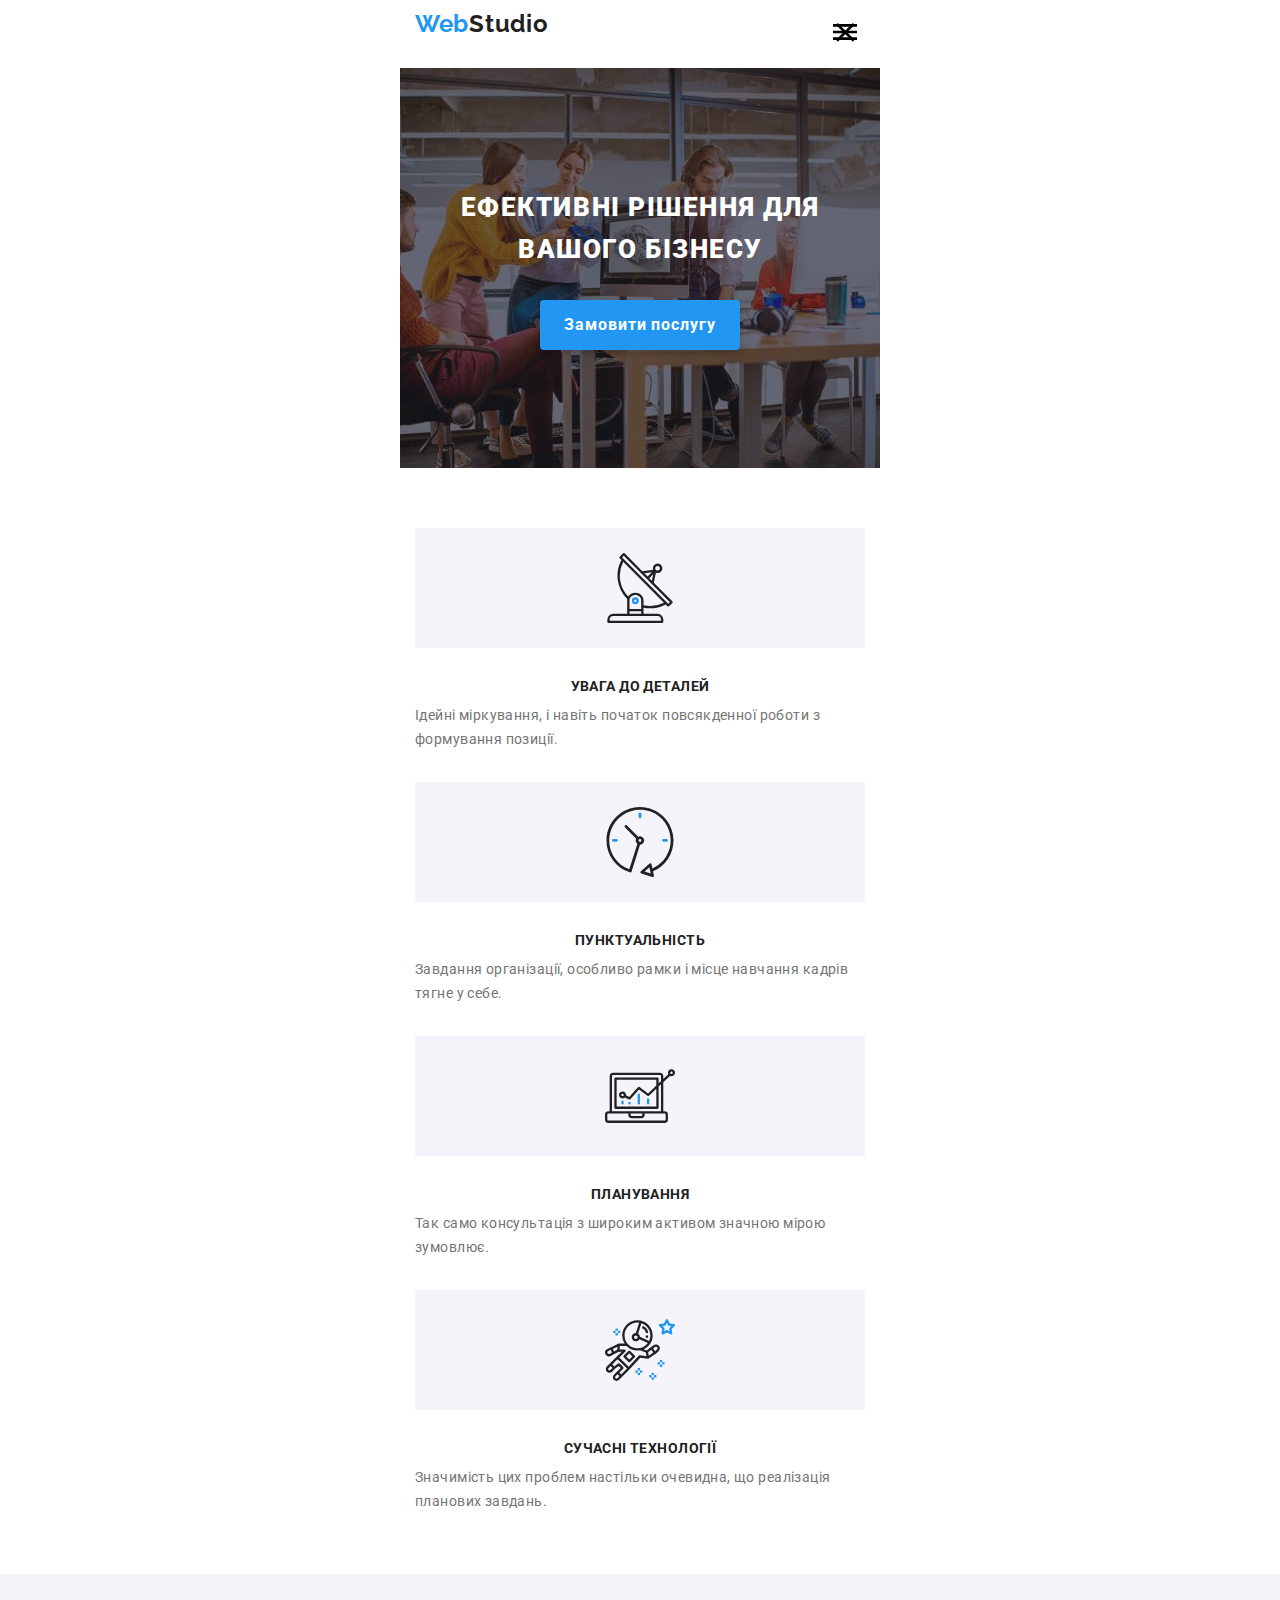
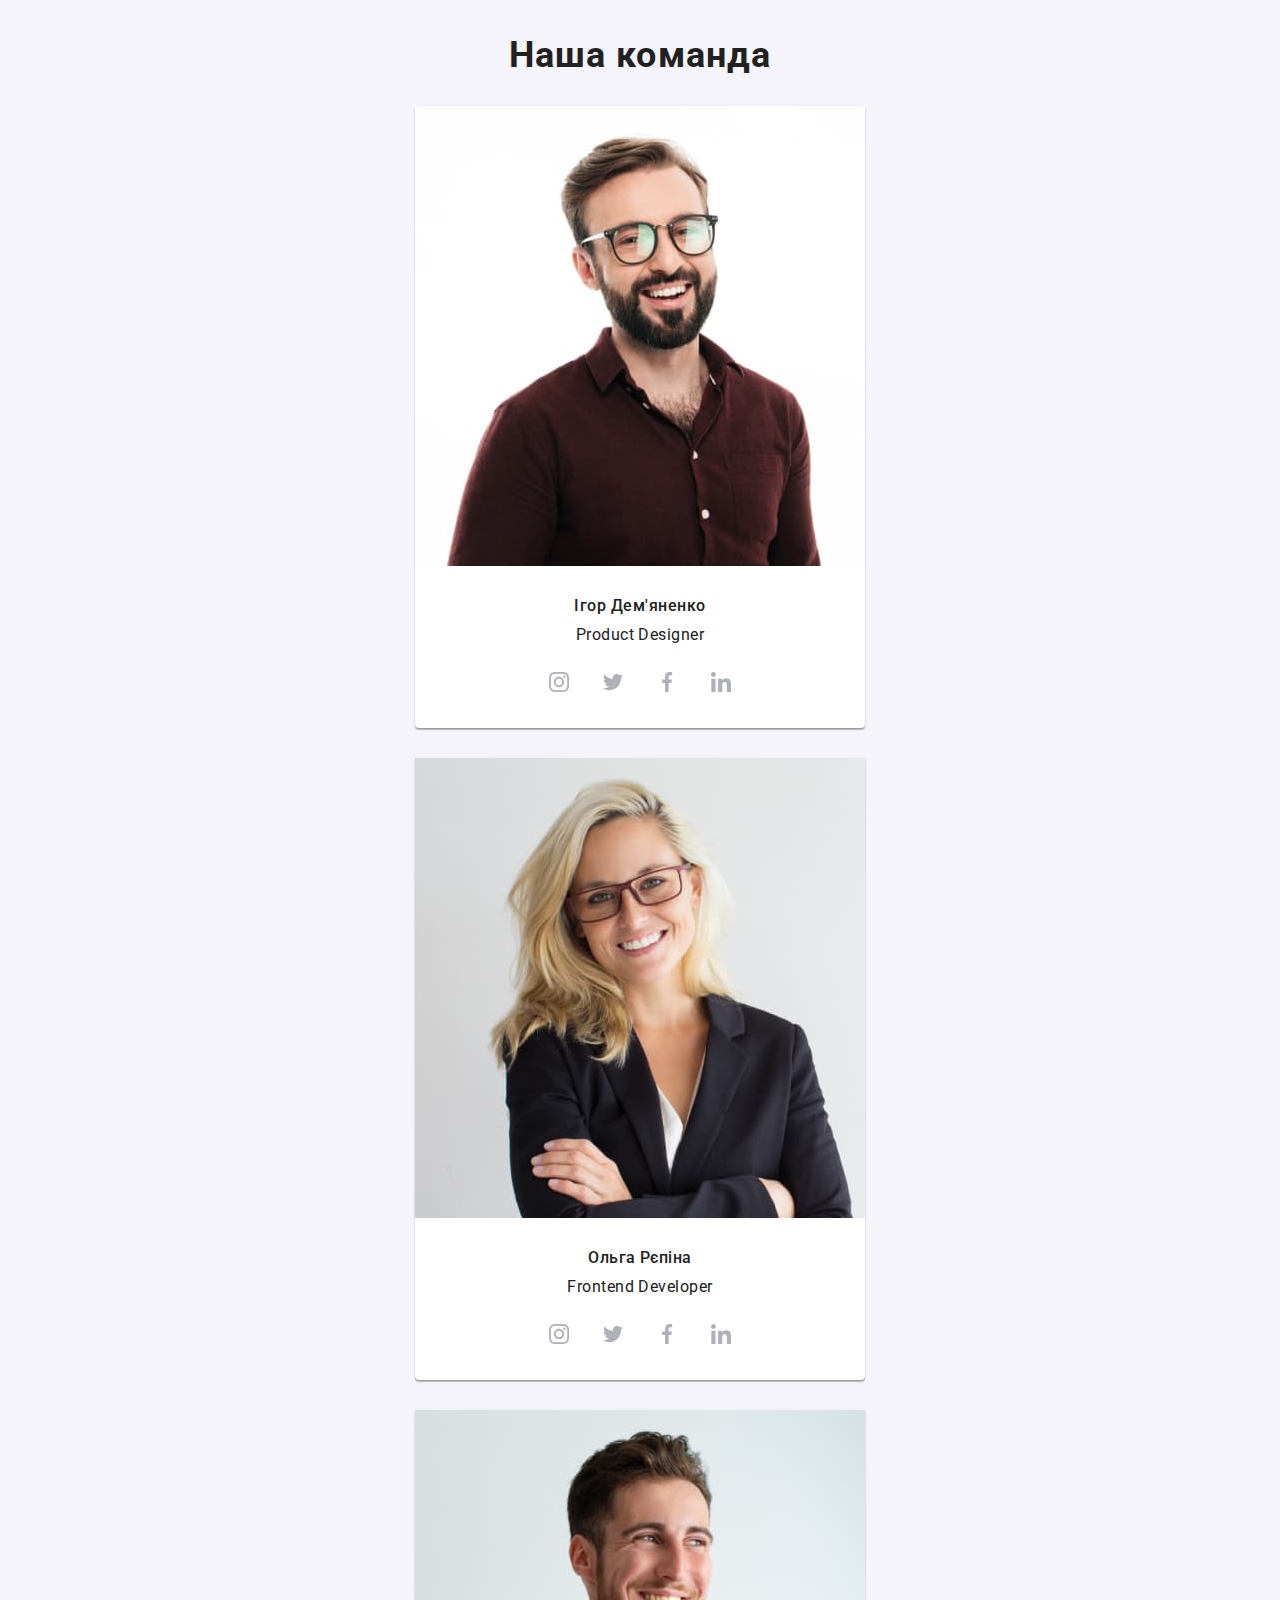
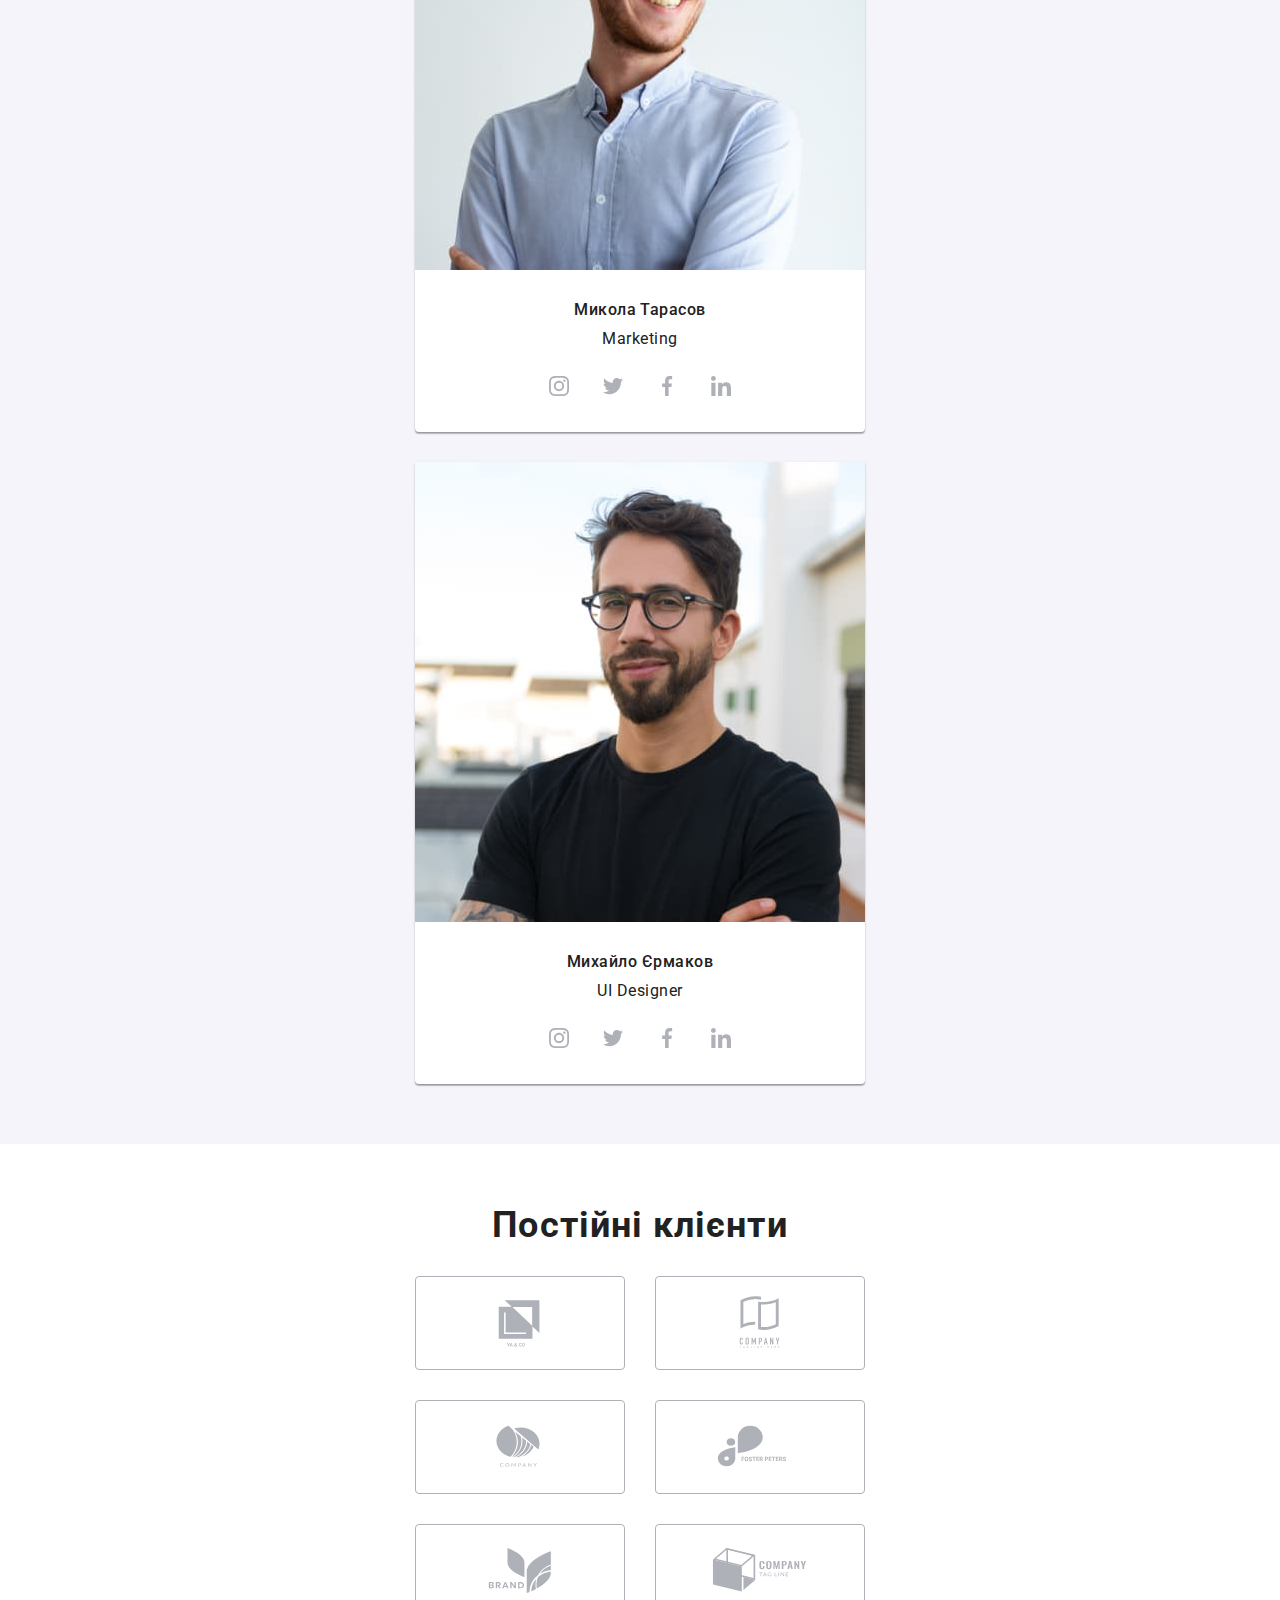
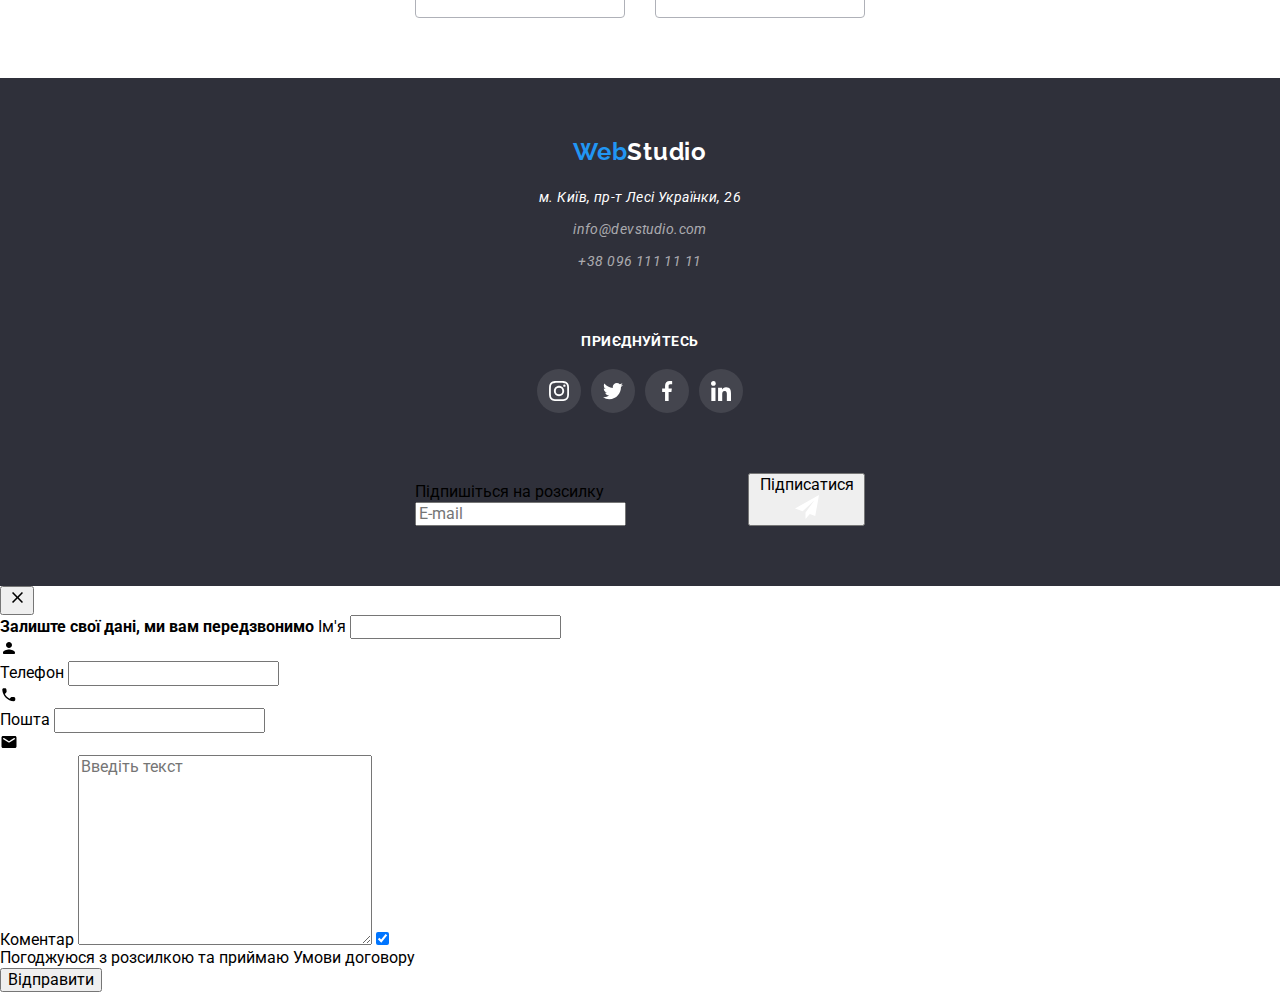
==== index.html @ a6db3010 "day 1" ====
<!DOCTYPE html>
<html lang="uk">
  <head>
    <meta charset="UTF-8" />
    <meta http-equiv="X-UA-Compatible" content="IE=edge" />
    <meta name="viewport" content="width=device-width, initial-scale=1.0" />
    <title>Home work 8 main</title>
    <link rel="preconnect" href="https://fonts.googleapis.com" />
    <link rel="preconnect" href="https://fonts.gstatic.com" crossorigin />
    <link
      href="https://fonts.googleapis.com/css2?family=Raleway:wght@700&family=Roboto:wght@400;500;700;900&display=swap"
      rel="stylesheet"
    />
    <link rel="stylesheet" href="./css/main.min.css" />
  </head>

  <body>
    <header>
      <div class="conteiner header">
        <a href="./index.html" class="logo">
          <span class="logo__start">Web</span
          ><span class="logo__end">Studio</span>
        </a>
        <div class="menu__box">
          <nav>
            <ul class="nav">
              <li>
                <a href="./index.html" class="nav__link nav__link--active"
                  >Студія</a
                >
              </li>
              <li>
                <a href="./portfolio.html" class="nav__link">Портфоліо</a>
              </li>
              <li><a href="" class="nav__link">Контакти</a></li>
            </ul>
          </nav>
          <div class="contacts">
            <a href="mailto:info@devstudio.com" class="contacts__link">
              <svg class="contacts__icons" width="18" height="12">
                <use href="./images/icons.svg#envelope"></use>
              </svg>
              info@devstudio.com
            </a>
            <a href="tel:+380961111111" class="contacts__link">
              <svg class="contacts__icons" width="10" height="16">
                <use href="./images/icons.svg#smartphone"></use>
              </svg>
              +38 096 111 11 11
            </a>
          </div>
        </div>
        <button type="button" class="menu-btn">
          <svg width="40" height="40">
            <use class="menu-btn__menu" href="./images/icons.svg#menu"></use>
            <use class="menu-btn__closed" href="./images/icons.svg#close"></use>
          </svg>
        </button>
      </div>
    </header>

    <main>
      <section class="hero section">
        <div class="conteiner bg-hero">
          <h1>Ефективні рішення для вашого бізнесу</h1>
          <button data-modal-open type="button" class="hero-button">
            Замовити послугу
          </button>
        </div>
      </section>

      <section class="features section">
        <div class="conteiner">
          <h2 class="features-meaning visually-hidden">Особливості</h2>
          <ul class="features-list box">
            <li>
              <div class="features-icon">
                <svg width="70" height="70">
                  <use href="./images/icons.svg#antenna"></use>
                </svg>
              </div>
              <h3 class="features-title">УВАГА ДО ДЕТАЛЕЙ</h3>
              <p class="features-text">
                Ідейні міркування, і навіть початок повсякденної роботи з
                формування позиції.
              </p>
            </li>
            <li>
              <div class="features-icon">
                <svg width="70" height="70">
                  <use href="./images/icons.svg#clock"></use>
                </svg>
              </div>
              <h3 class="features-title">ПУНКТУАЛЬНІСТЬ</h3>
              <p class="features-text">
                Завдання організації, особливо рамки і місце навчання кадрів
                тягне у себе.
              </p>
            </li>
            <li>
              <div class="features-icon">
                <svg width="70" height="70">
                  <use href="./images/icons.svg#diagram"></use>
                </svg>
              </div>
              <h3 class="features-title">ПЛАНУВАННЯ</h3>
              <p class="features-text">
                Так само консультація з широким активом значною мірою зумовлює.
              </p>
            </li>
            <li>
              <div class="features-icon">
                <svg width="70" height="70">
                  <use href="./images/icons.svg#astronaut"></use>
                </svg>
              </div>
              <h3 class="features-title">СУЧАСНІ ТЕХНОЛОГІЇ</h3>
              <p class="features-text">
                Значимість цих проблем настільки очевидна, що реалізація
                планових завдань.
              </p>
            </li>
          </ul>
        </div>
      </section>

      <section class="about section">
        <div class="conteiner main">
          <h2 class="section__title">Чим ми займаємося</h2>
          <ul class="box about-list">
            <li class="about-list">
              <img
                src="./images/imag1.jpg"
                alt="людина за комп'ютером"
                width="370"
              />
              <div class="about-tumb">
                <p class="about-tumb-text">Десктопні додатки</p>
              </div>
            </li>
            <li class="about-list">
              <img
                src="./images/imag2.jpg"
                alt="людина за комп'ютером"
                width="370"
              />
              <div class="about-tumb">
                <p class="about-tumb-text">Мобільні додатки</p>
              </div>
            </li>
            <li class="about-list">
              <img
                src="./images/imag3.jpg"
                alt="людина за комп'ютером"
                width="370"
              />
              <div class="about-tumb">
                <p class="about-tumb-text">Дизайнерські рішення</p>
              </div>
            </li>
          </ul>
        </div>
      </section>

      <section class="team section">
        <div class="conteiner team">
          <h2 class="section__title">Наша команда</h2>
          <ul class="team__box">
            <li class="team__list">
              <img src="./images/team1.jpg" alt="фото чоловіка" />
              <h3 class="team__name">Ігор Дем'яненко</h3>
              <p class="team__text">Product Designer</p>
              <ul class="social-link__box">
                <li>
                  <a
                    href="#"
                    target="_blank"
                    rel="noopener noreferrer"
                    class="social-link__link social-link__link--light"
                  >
                    <svg class="social-link__icons">
                      <use href="./images/icons.svg#instagram"></use>
                    </svg>
                  </a>
                </li>
                <li>
                  <a
                    href="#"
                    target="_blank"
                    rel="noopener noreferrer"
                    class="social-link__link social-link__link--light"
                  >
                    <svg class="social-link__icons">
                      <use href="./images/icons.svg#twitter"></use>
                    </svg>
                  </a>
                </li>
                <li>
                  <a
                    href="#"
                    target="_blank"
                    rel="noopener noreferrer"
                    class="social-link__link social-link__link--light"
                  >
                    <svg class="social-link__icons">
                      <use href="./images/icons.svg#facebook"></use>
                    </svg>
                  </a>
                </li>
                <li>
                  <a
                    href="#"
                    target="_blank"
                    rel="noopener noreferrer"
                    class="social-link__link social-link__link--light"
                  >
                    <svg class="social-link__icons">
                      <use href="./images/icons.svg#linkedin"></use>
                    </svg>
                  </a>
                </li>
              </ul>
            </li>
            <li class="team__list">
              <img src="./images/team2.jpg" alt="фото жінки" />
              <h3 class="team__name">Ольга Рєпіна</h3>
              <p class="team__text">Frontend Developer</p>
              <ul class="social-link__box">
                <li>
                  <a
                    href="#"
                    target="_blank"
                    rel="noopener noreferrer"
                    class="social-link__link social-link__link--light"
                  >
                    <svg class="social-link__icons" image.png>
                      <use href="./images/icons.svg#instagram"></use>
                    </svg>
                  </a>
                </li>
                <li>
                  <a
                    href="#"
                    target="_blank"
                    rel="noopener noreferrer"
                    class="social-link__link social-link__link--light"
                  >
                    <svg class="social-link__icons">
                      <use href="./images/icons.svg#twitter"></use>
                    </svg>
                  </a>
                </li>
                <li>
                  <a
                    href="#"
                    target="_blank"
                    rel="noopener noreferrer"
                    class="social-link__link social-link__link--light"
                  >
                    <svg class="social-link__icons">
                      <use href="./images/icons.svg#facebook"></use>
                    </svg>
                  </a>
                </li>
                <li>
                  <a
                    href="#"
                    target="_blank"
                    rel="noopener noreferrer"
                    class="social-link__link social-link__link--light"
                  >
                    <svg class="social-link__icons">
                      <use href="./images/icons.svg#linkedin"></use>
                    </svg>
                  </a>
                </li>
              </ul>
            </li>
            <li class="team__list">
              <img src="./images/team3.jpg" alt="фото чоловіка" />
              <h3 class="team__name">Микола Тарасов</h3>
              <p class="team__text">Marketing</p>
              <ul class="social-link__box">
                <li>
                  <a
                    href="#"
                    target="_blank"
                    rel="noopener noreferrer"
                    class="social-link__link social-link__link--light"
                  >
                    <svg class="social-link__icons" image.png>
                      <use href="./images/icons.svg#instagram"></use>
                    </svg>
                  </a>
                </li>
                <li>
                  <a
                    href="#"
                    target="_blank"
                    rel="noopener noreferrer"
                    class="social-link__link social-link__link--light"
                  >
                    <svg class="social-link__icons">
                      <use href="./images/icons.svg#twitter"></use>
                    </svg>
                  </a>
                </li>
                <li>
                  <a
                    href="#"
                    target="_blank"
                    rel="noopener noreferrer"
                    class="social-link__link social-link__link--light"
                  >
                    <svg class="social-link__icons">
                      <use href="./images/icons.svg#facebook"></use>
                    </svg>
                  </a>
                </li>
                <li>
                  <a
                    href="#"
                    target="_blank"
                    rel="noopener noreferrer"
                    class="social-link__link social-link__link--light"
                  >
                    <svg class="social-link__icons">
                      <use href="./images/icons.svg#linkedin"></use>
                    </svg>
                  </a>
                </li>
              </ul>
            </li>
            <li class="team__list">
              <img src="./images/team4.jpg" alt="фото чоловіка" />
              <h3 class="team__name">Михайло Єрмаков</h3>
              <p class="team__text">UI Designer</p>
              <ul class="social-link__box">
                <li>
                  <a
                    href="#"
                    target="_blank"
                    rel="noopener noreferrer"
                    class="social-link__link social-link__link--light"
                  >
                    <svg class="social-link__icons" image.png>
                      <use href="./images/icons.svg#instagram"></use>
                    </svg>
                  </a>
                </li>
                <li>
                  <a
                    href="#"
                    target="_blank"
                    rel="noopener noreferrer"
                    class="social-link__link social-link__link--light"
                  >
                    <svg class="social-link__icons">
                      <use href="./images/icons.svg#twitter"></use>
                    </svg>
                  </a>
                </li>
                <li>
                  <a
                    href="#"
                    target="_blank"
                    rel="noopener noreferrer"
                    class="social-link__link social-link__link--light"
                  >
                    <svg class="social-link__icons">
                      <use href="./images/icons.svg#facebook"></use>
                    </svg>
                  </a>
                </li>
                <li>
                  <a
                    href="#"
                    target="_blank"
                    rel="noopener noreferrer"
                    class="social-link__link social-link__link--light"
                  >
                    <svg class="social-link__icons">
                      <use href="./images/icons.svg#linkedin"></use>
                    </svg>
                  </a>
                </li>
              </ul>
            </li>
          </ul>
        </div>
      </section>

      <section class="clients section">
        <div class="conteiner">
          <h2 class="section__title">Постійні клієнти</h2>
          <ul class="clients__box">
            <li>
              <a
                href="#"
                class="clients__link"
                target="_blank"
                rel="noopener noreferrer"
              >
                <svg class="clients-icon">
                  <use href="./images/icons.svg#client1"></use>
                </svg>
              </a>
            </li>
            <li>
              <a
                href="#"
                class="clients__link"
                target="_blank"
                rel="noopener noreferrer"
              >
                <svg class="clients-icon">
                  <use href="./images/icons.svg#client2"></use>
                </svg>
              </a>
            </li>
            <li>
              <a
                href="#"
                class="clients__link"
                target="_blank"
                rel="noopener noreferrer"
              >
                <svg class="clients-icon">
                  <use href="./images/icons.svg#client3"></use>
                </svg>
              </a>
            </li>
            <li>
              <a
                href="#"
                class="clients__link"
                target="_blank"
                rel="noopener noreferrer"
              >
                <svg class="clients-icon">
                  <use href="./images/icons.svg#client4"></use>
                </svg>
              </a>
            </li>
            <li>
              <a
                href="#"
                class="clients__link"
                target="_blank"
                rel="noopener noreferrer"
              >
                <svg class="clients-icon">
                  <use href="./images/icons.svg#client5"></use>
                </svg>
              </a>
            </li>
            <li>
              <a
                href="#"
                class="clients__link"
                target="_blank"
                rel="noopener noreferrer"
              >
                <svg class="clients-icon">
                  <use href="./images/icons.svg#client6"></use>
                </svg>
              </a>
            </li>
          </ul>
        </div>
      </section>
    </main>

    <footer>
      <div class="conteiner footer">
        <div class="logo-address">
          <a href="./index.html" class="logo">
            <span class="logo__start">Web</span
            ><span class="logo__end logo__end--footer">Studio</span>
          </a>
          <address>
            <ul class="address">
              <li>
                <a
                  class="address__link"
                  href="https://goo.gl/maps/z1GG3p2JQRWCrKiTA"
                  target="_blank"
                  rel="noopener noreferrer"
                  >м. Київ, пр-т Лесі Українки, 26</a
                >
              </li>
              <li>
                <a
                  class="address__link address__link--mail-tel"
                  href="mailto:info@devstudio.com"
                  >info@devstudio.com</a
                >
              </li>
              <li>
                <a
                  class="address__link address__link--mail-tel"
                  href="tel:+380961111111"
                  >+38 096 111 11 11</a
                >
              </li>
            </ul>
          </address>
        </div>
        <div class="invite">
          <p class="invite__title">приєднуйтесь</p>
          <ul class="social-link__box">
            <li>
              <a
                href="#"
                target="_blank"
                rel="noopener noreferrer"
                class="social-link__link social-link__link--dark"
              >
                <svg class="social-link__icons">
                  <use href="./images/icons.svg#instagram"></use>
                </svg>
              </a>
            </li>
            <li>
              <a
                href="#"
                target="_blank"
                rel="noopener noreferrer"
                class="social-link__link social-link__link--dark"
              >
                <svg class="social-link__icons">
                  <use href="./images/icons.svg#twitter"></use>
                </svg>
              </a>
            </li>
            <li>
              <a
                href="#"
                target="_blank"
                rel="noopener noreferrer"
                class="social-link__link social-link__link--dark"
              >
                <svg class="social-link__icons">
                  <use href="./images/icons.svg#facebook"></use>
                </svg>
              </a>
            </li>
            <li>
              <a
                href="#"
                target="_blank"
                rel="noopener noreferrer"
                class="social-link__link social-link__link--dark"
              >
                <svg class="social-link__icons">
                  <use href="./images/icons.svg#linkedin"></use>
                </svg>
              </a>
            </li>
          </ul>
        </div>

        <form name="subscribe" autocomplete="on" novalidate>
          <div class="subscribe-form">
            <div class="email-sub">
              <label for="email-subscribe">
                <span>Підпишіться на розсилку</span>
                <input
                  type="email"
                  name="email-subscribe"
                  id="email-subscribe"
                  placeholder="E-mail"
                />
              </label>
            </div>
            <button class="footer-button" buttontype="submit">
              Підписатися
              <svg class="" width="24" height="24">
                <use href="./images/icons.svg#icon-send"></use>
              </svg>
            </button>
          </div>
        </form>
      </div>
    </footer>

    <div data-modal class="backdrop is-hidden">
      <div class="modal">
        <button data-modal-close type="button" class="btn-exit-modal">
          <svg width="18" height="18">
            <use href="./images/icons.svg#close-black"></use>
          </svg>
        </button>
        <form name="modal-form" class="modal-form" autocomplete="on">
          <b>Залиште свої дані, ми вам передзвонимо</b>

          <label class="form-box">
            <span>Ім'я</span>
            <input
              type="text"
              id="name"
              class="modal-input"
              required
              placeholder=" "
            />
            <div class="form-icon">
              <svg width="18" height="18">
                <use href="./images/icons.svg#person-black"></use>
              </svg>
            </div>
          </label>

          <label class="form-box">
            <span>Телефон</span>
            <input
              type="tel"
              id="tel"
              class="modal-input"
              required
              placeholder=" "
            />
            <div class="form-icon">
              <svg width="18" height="18">
                <use href="./images/icons.svg#phone-black"></use>
              </svg>
            </div>
          </label>

          <label class="form-box">
            <span>Пошта</span>
            <input
              type="email"
              id="email"
              class="modal-input"
              required
              placeholder=" "
            />
            <div class="form-icon">
              <svg width="18" height="18">
                <use href="./images/icons.svg#email-black"></use>
              </svg>
            </div>
          </label>

          <label for="comment" class="form-box comment">
            <span>Коментар</span>
            <textarea
              name="comment"
              id="comment"
              cols="30"
              rows="10"
              placeholder="Введіть текст"
            ></textarea>
          </label>

          <label class="agreement-box">
            <input
              type="checkbox"
              name="agreement"
              class="checkbox-agree"
              checked
            />
            <div class="agree-icon"></div>
            <p>
              Погоджуюся з розсилкою та приймаю
              <a href="#" target="_blank" rel="noopener noreferrer">
                Умови договору
              </a>
            </p>
          </label>

          <button type="submit" class="modal-button">Відпрaвити</button>
        </form>
      </div>
    </div>

    <script src="./js/modal.js"></script>
  </body>
</html>
---- css/main.min.css ----
html{box-sizing:border-box}*,*::before,*::after{box-sizing:inherit}html{-moz-tab-size:4;-o-tab-size:4;tab-size:4}html{line-height:1.15;-webkit-text-size-adjust:100%}body{margin:0}body{font-family:system-ui,-apple-system,"Segoe UI",Roboto,Helvetica,Arial,sans-serif,"Apple Color Emoji","Segoe UI Emoji"}hr{height:0;color:inherit}abbr[title]{-webkit-text-decoration:underline dotted;text-decoration:underline dotted}b,strong{font-weight:bolder}code,kbd,pre,samp{font-family:ui-monospace,SFMono-Regular,Consolas,"Liberation Mono",Menlo,monospace;font-size:1em}small{font-size:80%}sub,sup{font-size:75%;line-height:0;position:relative;vertical-align:baseline}sub{bottom:-0.25em}sup{top:-0.5em}table{text-indent:0;border-color:inherit}button,input,optgroup,select,textarea{font-family:inherit;font-size:100%;line-height:1.15;margin:0}button,select{text-transform:none}[type=button],[type=reset],[type=submit],button{-webkit-appearance:button}::-moz-focus-inner{border-style:none;padding:0}:-moz-focusring{outline:1px dotted ButtonText}:-moz-ui-invalid{box-shadow:none}legend{padding:0}progress{vertical-align:baseline}::-webkit-inner-spin-button,::-webkit-outer-spin-button{height:auto}[type=search]{-webkit-appearance:textfield;outline-offset:-2px}::-webkit-search-decoration{-webkit-appearance:none}::-webkit-file-upload-button{-webkit-appearance:button;font:inherit}summary{display:list-item}h1,h2,h3,h4,h5,h6,p{margin:0;padding:0}ul,ol{list-style:none;margin:0;padding:0}a{text-decoration:none;color:currentColor}button{cursor:pointer}img{display:block}body{font-family:"Roboto";background-color:#fff}.conteiner{margin-left:auto;margin-right:auto;padding-left:15px;padding-right:15px;padding-top:60px;padding-bottom:60px}@media screen and (min-width: 480px){.conteiner{width:480px}}.visually-hidden{position:absolute;width:1px;height:1px;margin:-1px;border:0;padding:0;white-space:nowrap;-webkit-clip-path:inset(100%);clip-path:inset(100%);clip:rect(0 0 0 0);overflow:hidden}.section__title{margin-bottom:30px;font-weight:700;font-size:36px;line-height:42px;text-align:center;letter-spacing:.03em;color:#212121}.logo{font-family:"Raleway";font-style:normal;font-weight:700;font-size:24px;line-height:1.16;letter-spacing:.03em}.logo__start{color:#2196f3}.logo__end{color:#212121}.logo__end.logo__end--footer{color:#fff}.header{display:flex;justify-content:space-between;align-items:center;padding-top:10px;padding-bottom:10px}.menu__box{display:none}.menu-btn{padding:0;margin:0;background-color:rgba(0,0,0,0);border:0}.conteiner.bg-hero{padding-top:118px;padding-bottom:118px;padding-left:60px;padding-right:60px;background-image:linear-gradient(rgba(47, 48, 58, 0.4), rgba(47, 48, 58, 0.4)),url(../../images/header-img-mobile.jpg);background-size:cover;background-repeat:no-repeat;background-position:center;background-color:#2f303a}.hero h1{margin-bottom:30px;font-weight:900;font-size:26px;line-height:1.62;text-align:center;letter-spacing:.06em;text-transform:uppercase;color:#fff}.hero-button{display:block;padding:10px 24px;margin-left:auto;margin-right:auto;background:#2196f3;box-shadow:0px 4px 4px rgba(0,0,0,.15);border-radius:4px;border:0;font-weight:700;font-size:16px;line-height:1.88;letter-spacing:.06em;color:#fff}.features-list{display:flex;flex-wrap:wrap;gap:30px}.features-list>li{width:100%}.features-icon{display:flex;justify-content:center;align-items:center;margin-bottom:30px;height:120px;background:#f5f4fa}.features-title{margin-bottom:10px;font-weight:700;font-size:14px;line-height:16px;text-align:center;letter-spacing:.03em;text-transform:uppercase;color:#212121}.features-text{font-weight:400;font-size:14px;line-height:1.71;letter-spacing:.03em;color:#757575}.about{display:none}.team{background-color:#f5f4fa}.team__box{display:flex;flex-wrap:wrap;gap:30px}.team__list{display:flex;flex-direction:column;align-items:center;padding-bottom:24px;width:100%;background:#fff;box-shadow:0px 1px 3px rgba(0,0,0,.12),0px 1px 1px rgba(0,0,0,.14),0px 2px 1px rgba(0,0,0,.2);border-radius:0px 0px 4px 4px}.team__list>img{width:100%;margin-bottom:30px;-o-object-fit:cover;object-fit:cover}.team__name{margin-bottom:10px;font-weight:500;font-size:16px;line-height:1.19;text-align:center;letter-spacing:.03em;color:#212121}.team__text{margin-bottom:16px;font-weight:400;font-size:16px;line-height:1.19;text-align:center;letter-spacing:.03em;color:#212121}.social-link__box{display:flex;gap:10px}.social-link__link{display:flex;justify-content:center;align-items:center;width:44px;height:44px;border-radius:50%;background-color:inherit}.social-link__link:hover,.social-link__link:focus{fill:#fff;background-color:#2196f3}.social-link__link--light{fill:#afb1b8}.social-link__link--dark{fill:#fff;background-color:rgba(255,255,255,.1)}.social-link__icons{width:20px;height:20px}.clients__box{display:flex;flex-wrap:wrap;gap:30px}.clients__box>li{width:calc((100% - 30px)/2)}.clients__link{display:flex;justify-content:center;align-items:center;padding-bottom:16px;padding-top:16px;fill:#afb1b8;border:1px solid #afb1b8;border-radius:4px}.clients__link:hover,.clients__link:focus{fill:#2196f3;border:1px solid #2196f3}.clients-icon{width:106px;height:60px}footer{background-color:#2f303a}.footer{display:flex;flex-wrap:wrap;justify-content:center;gap:60px}.logo{margin-bottom:20px}.logo-address{display:flex;flex-direction:column;align-items:center}.address{display:flex;flex-direction:column;align-items:center;gap:8px}.address__link{font-weight:400;font-size:14px;line-height:1.71;text-align:center;letter-spacing:.03em;color:#fff}.address__link:hover,.address__link:focus{color:#2196f3}.address__link--mail-tel{color:rgba(255,255,255,.6)}.invite__title{margin-bottom:20px;font-weight:700;font-size:14px;line-height:1.14;text-align:center;letter-spacing:.03em;text-transform:uppercase;color:#fff}.subscribe-form{display:flex;flex-direction:row;align-items:flex-end}/*# sourceMappingURL=main.min.css.map */
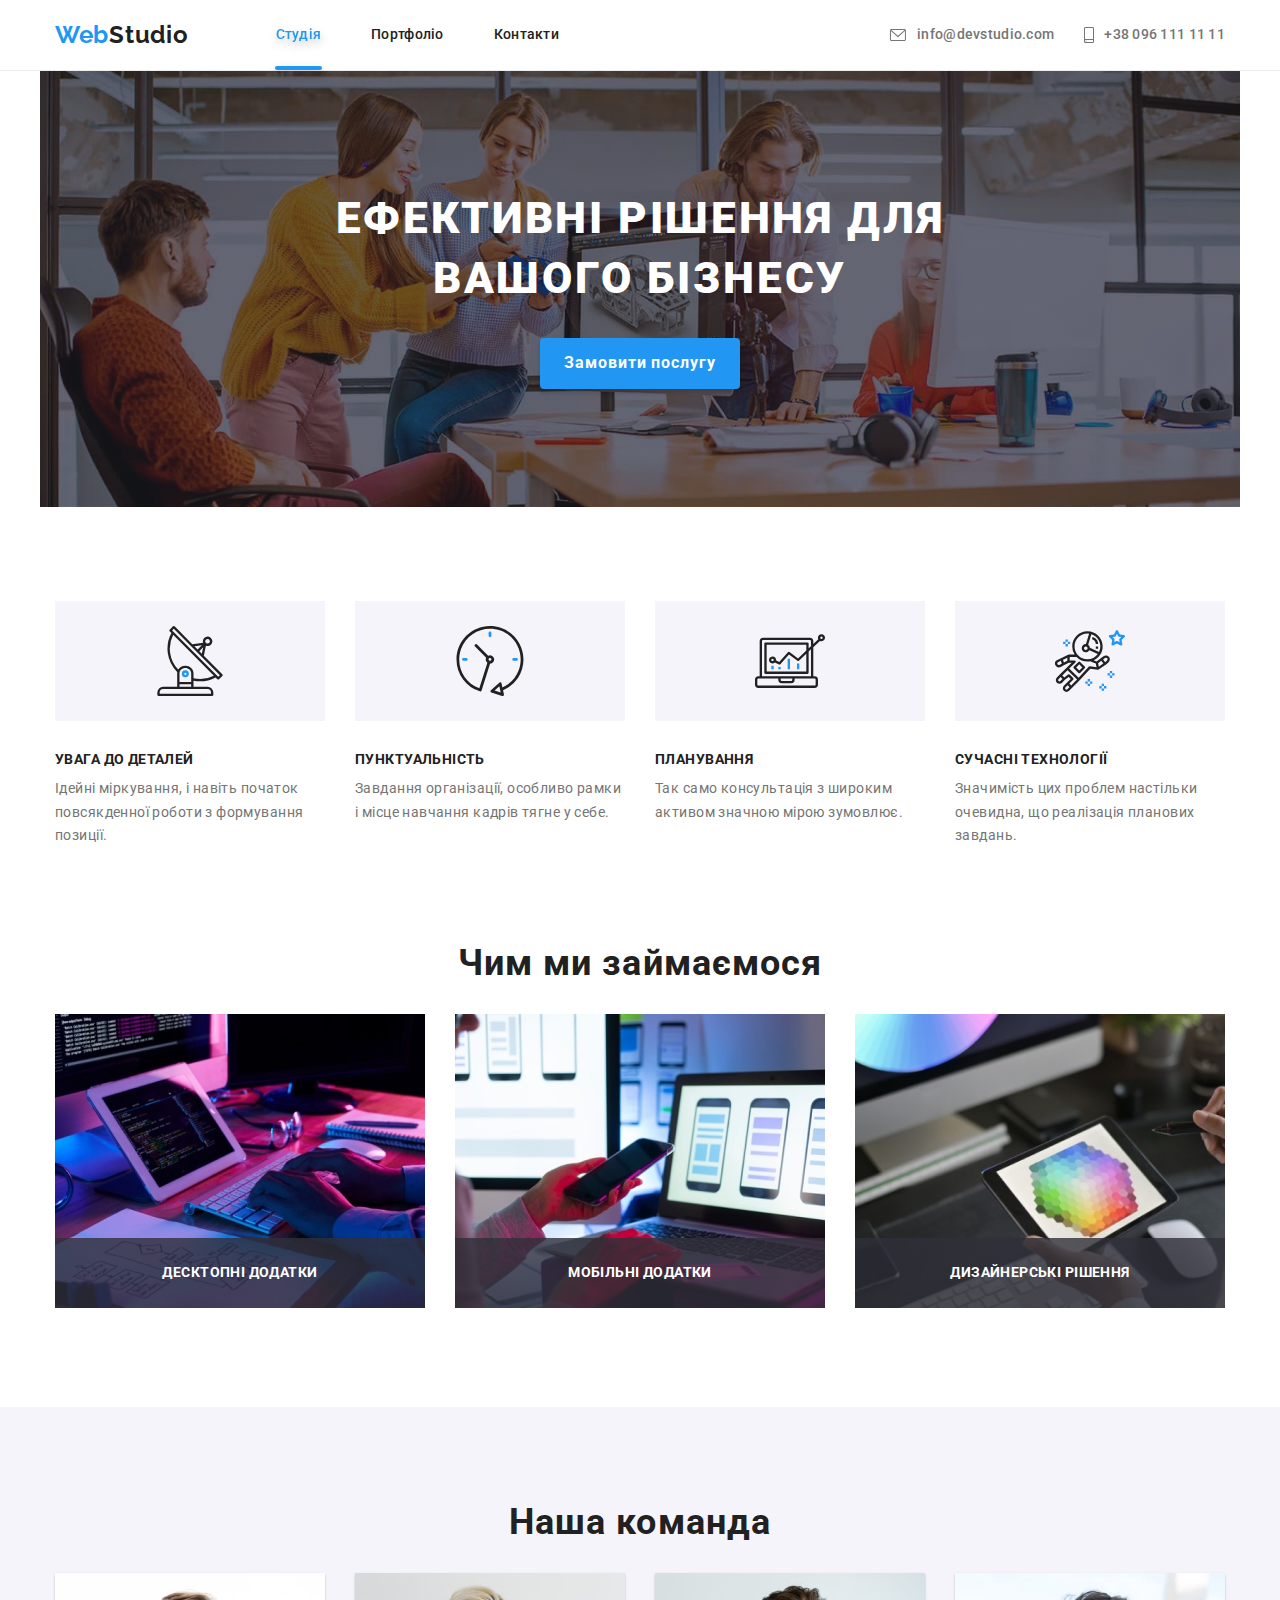
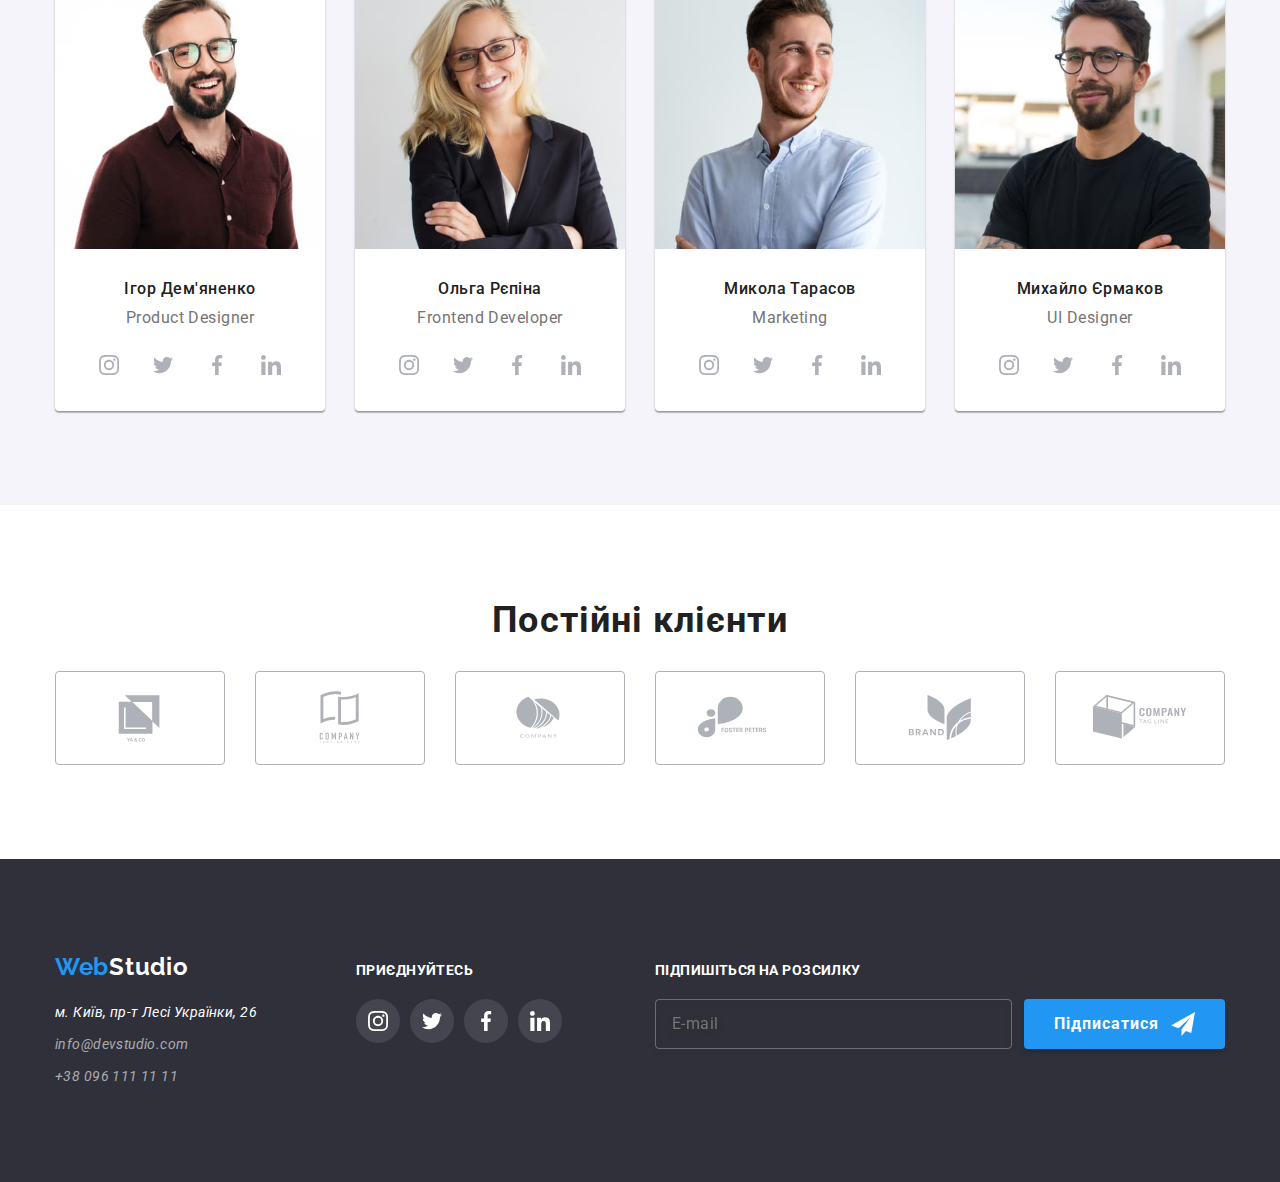
==== commit a2ef97a7: "dey 2" ====
--- a/index.html
+++ b/index.html
@@ -21,7 +21,7 @@
           <span class="logo__start">Web</span
           ><span class="logo__end">Studio</span>
         </a>
-        <div class="menu__box">
+        <div class="menu-contacts__box">
           <nav>
             <ul class="nav">
               <li>
@@ -506,6 +506,7 @@
             </ul>
           </address>
         </div>
+
         <div class="invite">
           <p class="invite__title">приєднуйтесь</p>
           <ul class="social-link__box">
@@ -560,15 +561,17 @@
           </ul>
         </div>
 
-        <form name="subscribe" autocomplete="on" novalidate>
+        <form name="subscribe" class="subscribe" autocomplete="on" novalidate>
           <div class="subscribe-form">
             <div class="email-sub">
-              <label for="email-subscribe">
-                <span>Підпишіться на розсилку</span>
+              <label class="email-subscribe">
+                <span class="email-subscribe__title"
+                  >Підпишіться на розсилку</span
+                >
                 <input
                   type="email"
                   name="email-subscribe"
-                  id="email-subscribe"
+                  class="email-subscribe__input"
                   placeholder="E-mail"
                 />
               </label>
--- a/css/main.min.css
+++ b/css/main.min.css
@@ -1 +1 @@
-html{box-sizing:border-box}*,*::before,*::after{box-sizing:inherit}html{-moz-tab-size:4;-o-tab-size:4;tab-size:4}html{line-height:1.15;-webkit-text-size-adjust:100%}body{margin:0}body{font-family:system-ui,-apple-system,"Segoe UI",Roboto,Helvetica,Arial,sans-serif,"Apple Color Emoji","Segoe UI Emoji"}hr{height:0;color:inherit}abbr[title]{-webkit-text-decoration:underline dotted;text-decoration:underline dotted}b,strong{font-weight:bolder}code,kbd,pre,samp{font-family:ui-monospace,SFMono-Regular,Consolas,"Liberation Mono",Menlo,monospace;font-size:1em}small{font-size:80%}sub,sup{font-size:75%;line-height:0;position:relative;vertical-align:baseline}sub{bottom:-0.25em}sup{top:-0.5em}table{text-indent:0;border-color:inherit}button,input,optgroup,select,textarea{font-family:inherit;font-size:100%;line-height:1.15;margin:0}button,select{text-transform:none}[type=button],[type=reset],[type=submit],button{-webkit-appearance:button}::-moz-focus-inner{border-style:none;padding:0}:-moz-focusring{outline:1px dotted ButtonText}:-moz-ui-invalid{box-shadow:none}legend{padding:0}progress{vertical-align:baseline}::-webkit-inner-spin-button,::-webkit-outer-spin-button{height:auto}[type=search]{-webkit-appearance:textfield;outline-offset:-2px}::-webkit-search-decoration{-webkit-appearance:none}::-webkit-file-upload-button{-webkit-appearance:button;font:inherit}summary{display:list-item}h1,h2,h3,h4,h5,h6,p{margin:0;padding:0}ul,ol{list-style:none;margin:0;padding:0}a{text-decoration:none;color:currentColor}button{cursor:pointer}img{display:block}body{font-family:"Roboto";background-color:#fff}.conteiner{margin-left:auto;margin-right:auto;padding-left:15px;padding-right:15px;padding-top:60px;padding-bottom:60px}@media screen and (min-width: 480px){.conteiner{width:480px}}.visually-hidden{position:absolute;width:1px;height:1px;margin:-1px;border:0;padding:0;white-space:nowrap;-webkit-clip-path:inset(100%);clip-path:inset(100%);clip:rect(0 0 0 0);overflow:hidden}.section__title{margin-bottom:30px;font-weight:700;font-size:36px;line-height:42px;text-align:center;letter-spacing:.03em;color:#212121}.logo{font-family:"Raleway";font-style:normal;font-weight:700;font-size:24px;line-height:1.16;letter-spacing:.03em}.logo__start{color:#2196f3}.logo__end{color:#212121}.logo__end.logo__end--footer{color:#fff}.header{display:flex;justify-content:space-between;align-items:center;padding-top:10px;padding-bottom:10px}.menu__box{display:none}.menu-btn{padding:0;margin:0;background-color:rgba(0,0,0,0);border:0}.conteiner.bg-hero{padding-top:118px;padding-bottom:118px;padding-left:60px;padding-right:60px;background-image:linear-gradient(rgba(47, 48, 58, 0.4), rgba(47, 48, 58, 0.4)),url(../../images/header-img-mobile.jpg);background-size:cover;background-repeat:no-repeat;background-position:center;background-color:#2f303a}.hero h1{margin-bottom:30px;font-weight:900;font-size:26px;line-height:1.62;text-align:center;letter-spacing:.06em;text-transform:uppercase;color:#fff}.hero-button{display:block;padding:10px 24px;margin-left:auto;margin-right:auto;background:#2196f3;box-shadow:0px 4px 4px rgba(0,0,0,.15);border-radius:4px;border:0;font-weight:700;font-size:16px;line-height:1.88;letter-spacing:.06em;color:#fff}.features-list{display:flex;flex-wrap:wrap;gap:30px}.features-list>li{width:100%}.features-icon{display:flex;justify-content:center;align-items:center;margin-bottom:30px;height:120px;background:#f5f4fa}.features-title{margin-bottom:10px;font-weight:700;font-size:14px;line-height:16px;text-align:center;letter-spacing:.03em;text-transform:uppercase;color:#212121}.features-text{font-weight:400;font-size:14px;line-height:1.71;letter-spacing:.03em;color:#757575}.about{display:none}.team{background-color:#f5f4fa}.team__box{display:flex;flex-wrap:wrap;gap:30px}.team__list{display:flex;flex-direction:column;align-items:center;padding-bottom:24px;width:100%;background:#fff;box-shadow:0px 1px 3px rgba(0,0,0,.12),0px 1px 1px rgba(0,0,0,.14),0px 2px 1px rgba(0,0,0,.2);border-radius:0px 0px 4px 4px}.team__list>img{width:100%;margin-bottom:30px;-o-object-fit:cover;object-fit:cover}.team__name{margin-bottom:10px;font-weight:500;font-size:16px;line-height:1.19;text-align:center;letter-spacing:.03em;color:#212121}.team__text{margin-bottom:16px;font-weight:400;font-size:16px;line-height:1.19;text-align:center;letter-spacing:.03em;color:#212121}.social-link__box{display:flex;gap:10px}.social-link__link{display:flex;justify-content:center;align-items:center;width:44px;height:44px;border-radius:50%;background-color:inherit}.social-link__link:hover,.social-link__link:focus{fill:#fff;background-color:#2196f3}.social-link__link--light{fill:#afb1b8}.social-link__link--dark{fill:#fff;background-color:rgba(255,255,255,.1)}.social-link__icons{width:20px;height:20px}.clients__box{display:flex;flex-wrap:wrap;gap:30px}.clients__box>li{width:calc((100% - 30px)/2)}.clients__link{display:flex;justify-content:center;align-items:center;padding-bottom:16px;padding-top:16px;fill:#afb1b8;border:1px solid #afb1b8;border-radius:4px}.clients__link:hover,.clients__link:focus{fill:#2196f3;border:1px solid #2196f3}.clients-icon{width:106px;height:60px}footer{background-color:#2f303a}.footer{display:flex;flex-wrap:wrap;justify-content:center;gap:60px}.logo{margin-bottom:20px}.logo-address{display:flex;flex-direction:column;align-items:center}.address{display:flex;flex-direction:column;align-items:center;gap:8px}.address__link{font-weight:400;font-size:14px;line-height:1.71;text-align:center;letter-spacing:.03em;color:#fff}.address__link:hover,.address__link:focus{color:#2196f3}.address__link--mail-tel{color:rgba(255,255,255,.6)}.invite__title{margin-bottom:20px;font-weight:700;font-size:14px;line-height:1.14;text-align:center;letter-spacing:.03em;text-transform:uppercase;color:#fff}.subscribe-form{display:flex;flex-direction:row;align-items:flex-end}/*# sourceMappingURL=main.min.css.map */+html{box-sizing:border-box}*,*::before,*::after{box-sizing:inherit}html{-moz-tab-size:4;-o-tab-size:4;tab-size:4}html{line-height:1.15;-webkit-text-size-adjust:100%}body{margin:0}body{font-family:system-ui,-apple-system,"Segoe UI",Roboto,Helvetica,Arial,sans-serif,"Apple Color Emoji","Segoe UI Emoji"}hr{height:0;color:inherit}abbr[title]{-webkit-text-decoration:underline dotted;text-decoration:underline dotted}b,strong{font-weight:bolder}code,kbd,pre,samp{font-family:ui-monospace,SFMono-Regular,Consolas,"Liberation Mono",Menlo,monospace;font-size:1em}small{font-size:80%}sub,sup{font-size:75%;line-height:0;position:relative;vertical-align:baseline}sub{bottom:-0.25em}sup{top:-0.5em}table{text-indent:0;border-color:inherit}button,input,optgroup,select,textarea{font-family:inherit;font-size:100%;line-height:1.15;margin:0}button,select{text-transform:none}[type=button],[type=reset],[type=submit],button{-webkit-appearance:button}::-moz-focus-inner{border-style:none;padding:0}:-moz-focusring{outline:1px dotted ButtonText}:-moz-ui-invalid{box-shadow:none}legend{padding:0}progress{vertical-align:baseline}::-webkit-inner-spin-button,::-webkit-outer-spin-button{height:auto}[type=search]{-webkit-appearance:textfield;outline-offset:-2px}::-webkit-search-decoration{-webkit-appearance:none}::-webkit-file-upload-button{-webkit-appearance:button;font:inherit}summary{display:list-item}h1,h2,h3,h4,h5,h6,p{margin:0;padding:0}ul,ol{list-style:none;margin:0;padding:0}a{text-decoration:none;color:currentColor}button{cursor:pointer}img{display:block}body{font-family:"Roboto";background-color:#fff}.conteiner{margin-left:auto;margin-right:auto;padding-left:15px;padding-right:15px;padding-top:60px;padding-bottom:60px}@media screen and (min-width: 480px){.conteiner{width:480px}}@media screen and (min-width: 768px){.conteiner{width:768px}}@media screen and (min-width: 1200px){.conteiner{width:1200px;padding-top:94px;padding-bottom:94px}}.visually-hidden{position:absolute;width:1px;height:1px;margin:-1px;border:0;padding:0;white-space:nowrap;-webkit-clip-path:inset(100%);clip-path:inset(100%);clip:rect(0 0 0 0);overflow:hidden}.section__title{margin-bottom:30px;font-weight:700;font-size:36px;line-height:42px;text-align:center;letter-spacing:.03em;color:#212121}.logo{font-family:"Raleway";font-style:normal;font-weight:700;font-size:24px;line-height:1.16;letter-spacing:.03em}.logo__start{color:#2196f3}.logo__end{color:#212121}.logo__end.logo__end--footer{color:#fff}header{border-bottom:1px solid #ececec}.header{display:flex;justify-content:space-between;align-items:center;padding-top:10px;padding-bottom:10px;background-color:#fff;font-weight:500;font-size:14px;line-height:1.14;letter-spacing:.02em}@media screen and (min-width: 768px){.header{padding-top:21px;padding-bottom:21px}}.menu-contacts__box{display:none}@media screen and (min-width: 768px){.menu-contacts__box{display:flex;margin-left:87px;justify-content:space-between;align-items:center;width:100%}}.nav{display:flex;gap:50px}.nav__link{position:relative;padding-top:20px;padding-bottom:20px;text-decoration:none;color:#212121;filter:none;transition:filter 250ms cubic-bezier(0.4, 0, 0.2, 1),color 250ms cubic-bezier(0.4, 0, 0.2, 1)}.nav__link:hover,.nav__link:focus,.nav__link.nav__link--active{filter:drop-shadow(0px 4px 4px rgba(0, 0, 0, 0.25));color:#2196f3;transition:filter 250ms cubic-bezier(0.4, 0, 0.2, 1),color 250ms cubic-bezier(0.4, 0, 0.2, 1)}.nav__link.nav__link--active::before{position:absolute;display:inline-block;content:"";width:105%;height:4px;left:-1px;top:67px;background:#2196f3;border-radius:2px}@media screen and (min-width: 1200px){.nav__link.nav__link--active::before{top:60px}}.contacts__icons{fill:currentColor;margin-right:10px;color:#757575;transition:fill 250ms cubic-bezier(0.4, 0, 0.2, 1)}.contacts__link:hover .contacts__icons,.contacts__link:focus .contacts__icons{fill:#2196f3;transition:fill 250ms cubic-bezier(0.4, 0, 0.2, 1)}.contacts__link{display:flex;align-items:center;color:#757575;text-decoration:none;transition:color 250ms cubic-bezier(0.4, 0, 0.2, 1)}.contacts__link:hover,.contacts__link:focus{color:#2196f3;transition:color 250ms cubic-bezier(0.4, 0, 0.2, 1)}.contacts{display:flex;flex-direction:column;gap:10px}@media screen and (min-width: 1200px){.contacts{flex-direction:row;gap:30px}}.menu-btn{padding:0;margin:0;background-color:rgba(0,0,0,0);border:0}@media screen and (min-width: 768px){.menu-btn{display:none}}.conteiner.bg-hero{display:flex;align-items:center;flex-direction:column;padding-top:118px;padding-bottom:118px;padding-left:60px;padding-right:60px;background-image:linear-gradient(rgba(47, 48, 58, 0.4), rgba(47, 48, 58, 0.4)),url(../../images/header-img-mobile.jpg);background-size:cover;background-repeat:no-repeat;background-position:center;background-color:#2f303a}@media screen and (min-width: 768px){.conteiner.bg-hero{background-image:linear-gradient(rgba(47, 48, 58, 0.4), rgba(47, 48, 58, 0.4)),url(../../images/header-img-tablet.jpg)}}@media screen and (min-width: 1200px){.conteiner.bg-hero{background-image:linear-gradient(rgba(47, 48, 58, 0.4), rgba(47, 48, 58, 0.4)),url(../../images/header-img-desktop.jpg)}}.hero h1{margin-bottom:30px;width:360px;font-weight:900;font-size:26px;line-height:1.62;text-align:center;letter-spacing:.06em;text-transform:uppercase;color:#fff}@media screen and (min-width: 1200px){.hero h1{width:696px;font-size:44px;line-height:1.36}}.hero-button{display:block;padding:10px 24px;margin-left:auto;margin-right:auto;background:#2196f3;box-shadow:0px 4px 4px rgba(0,0,0,.15);border-radius:4px;border:0;font-weight:700;font-size:16px;line-height:1.88;letter-spacing:.06em;color:#fff}.features-list{display:flex;flex-wrap:wrap;gap:30px}@media screen and (min-width: 1200px){.features>.conteiner{padding-bottom:0}}.features-list>li{width:100%}@media screen and (min-width: 768px){.features-list>li{width:calc((100% - 30px)/2)}}@media screen and (min-width: 1200px){.features-list>li{width:calc((100% - 90px)/4)}}.features-icon{display:flex;justify-content:center;align-items:center;margin-bottom:30px;height:120px;background:#f5f4fa}.features-title{margin-bottom:10px;font-weight:700;font-size:14px;line-height:16px;text-align:center;letter-spacing:.03em;text-transform:uppercase;color:#212121}@media screen and (min-width: 768px){.features-title{text-align:left}}.features-text{font-weight:400;font-size:14px;line-height:1.71;letter-spacing:.03em;color:#757575}.about{display:none;background:var(--header-beckground-color)}@media screen and (min-width: 1200px){.about{display:block}}.box.about-list{display:inline-flex}.about-list{position:relative;margin-right:30px;list-style-type:none}.about-tumb{position:absolute;display:flex;justify-content:center;align-items:center;width:100%;height:70px;left:0;bottom:0;background:rgba(47,48,58,.8)}.about-tumb-text{font-family:"Roboto";font-style:normal;font-weight:700;font-size:14px;line-height:1.14;letter-spacing:.03em;text-transform:uppercase;color:#fff}.about-list:last-child{margin-right:0}.about-titel{margin-bottom:50px;color:var(--titel-text-color);font-weight:700;font-size:36px;line-height:1.17;text-align:center;letter-spacing:.03em}.team{background-color:#f5f4fa}.team__box{display:flex;flex-wrap:wrap;gap:30px}.team__list{display:flex;flex-direction:column;align-items:center;padding-bottom:24px;width:100%;background:#fff;box-shadow:0px 1px 3px rgba(0,0,0,.12),0px 1px 1px rgba(0,0,0,.14),0px 2px 1px rgba(0,0,0,.2);border-radius:0px 0px 4px 4px}@media screen and (min-width: 768px){.team__list{width:calc((100% - 30px)/2)}}@media screen and (min-width: 1200px){.team__list{width:calc((100% - 90px)/4)}}.team__list>img{width:100%;margin-bottom:30px;-o-object-fit:cover;object-fit:cover}.team__name{margin-bottom:10px;font-weight:500;font-size:16px;line-height:1.19;text-align:center;letter-spacing:.03em;color:#212121}.team__text{margin-bottom:16px;font-weight:400;font-size:16px;line-height:1.19;text-align:center;letter-spacing:.03em;color:#757575}.social-link__box{display:flex;gap:10px}.social-link__link{display:flex;justify-content:center;align-items:center;width:44px;height:44px;border-radius:50%;background-color:inherit;transition:fill 250ms cubic-bezier(0.4, 0, 0.2, 1),background-color 250ms cubic-bezier(0.4, 0, 0.2, 1)}.social-link__link:hover,.social-link__link:focus{fill:#fff;background-color:#2196f3;transition:fill 250ms cubic-bezier(0.4, 0, 0.2, 1),background-color 250ms cubic-bezier(0.4, 0, 0.2, 1)}.social-link__link--light{fill:#afb1b8}.social-link__link--dark{fill:#fff;background-color:rgba(255,255,255,.1)}.social-link__icons{width:20px;height:20px}.clients__box{display:flex;flex-wrap:wrap;gap:30px}.clients__box>li{width:calc((100% - 30px)/2)}@media screen and (min-width: 768px){.clients__box>li{width:calc((100% - 60px)/3)}}@media screen and (min-width: 768px){.clients__box>li{width:calc((100% - 150px)/6)}}.clients__link{display:flex;justify-content:center;align-items:center;padding-bottom:16px;padding-top:16px;fill:#afb1b8;border:1px solid #afb1b8;border-radius:4px;transition:fill 250ms cubic-bezier(0.4, 0, 0.2, 1),border 250ms cubic-bezier(0.4, 0, 0.2, 1)}.clients__link:hover,.clients__link:focus{fill:#2196f3;border:1px solid #2196f3;transition:fill 250ms cubic-bezier(0.4, 0, 0.2, 1),border 250ms cubic-bezier(0.4, 0, 0.2, 1)}.clients-icon{width:106px;height:60px}footer{background-color:#2f303a}.footer{display:flex;flex-direction:column;gap:60px}@media screen and (min-width: 768px){.footer{flex-direction:row;flex-wrap:wrap;justify-content:space-around;align-items:baseline}}@media screen and (min-width: 1200px){.footer{flex-direction:row;flex-wrap:nowrap;justify-content:flex-start;align-items:baseline;gap:0px}}.footer .logo{margin-bottom:20px}.logo-address{display:flex;flex-direction:column;align-items:center}@media screen and (min-width: 1200px){.logo-address{margin-right:70px;align-items:start}}.address{display:flex;flex-direction:column;align-items:center;gap:8px}@media screen and (min-width: 1200px){.address>li{width:231px}}.address__link{font-weight:400;font-size:14px;line-height:1.71;text-align:center;letter-spacing:.03em;color:#fff;transition:color 250ms cubic-bezier(0.4, 0, 0.2, 1)}.address__link:hover,.address__link:focus{color:#2196f3;transition:color 250ms cubic-bezier(0.4, 0, 0.2, 1)}.address__link--mail-tel{color:rgba(255,255,255,.6)}.invite{display:flex;flex-direction:column;align-items:center}@media screen and (min-width: 1200px){.invite{align-items:flex-start}}.invite__title{margin-bottom:20px;font-weight:700;font-size:14px;line-height:1.14;text-align:center;letter-spacing:.03em;text-transform:uppercase;color:#fff}@media screen and (min-width: 1200px){.subscribe{margin-left:auto}}.subscribe-form{display:flex;flex-direction:column;align-items:center;gap:20px}@media screen and (max-width: 1199px){.subscribe-form{width:450px}}@media screen and (min-width: 1200px){.subscribe-form{width:570px;flex-direction:row;gap:12px;align-items:flex-end}}.email-sub{width:100%}.email-subscribe{width:100%;font-weight:700;font-size:14px;line-height:1.14;text-align:center;letter-spacing:.03em;text-transform:uppercase;color:#fff}@media screen and (max-width: 1199px){.email-subscribe{display:inline-block}}.email-subscribe__title{margin-bottom:20px;display:inline-block}.email-subscribe__input{width:100%;padding:15px 16px;font-weight:400;font-size:16px;line-height:1.25x;letter-spacing:.03em;color:rgba(255,255,255,.6);background-color:rgba(0,0,0,0);border:1px solid rgba(255,255,255,.3);filter:drop-shadow(0px 4px 4px rgba(0, 0, 0, 0.15));border-radius:4px;transition:border 250ms cubic-bezier(0.4, 0, 0.2, 1)}.email-subscribe__input ::-moz-placeholder{color:rgba(255,255,255,.6)}.email-subscribe__input :-ms-input-placeholder{color:rgba(255,255,255,.6)}.email-subscribe__input ::placeholder{color:rgba(255,255,255,.6)}.email-subscribe__input:hover,.email-subscribe__input:focus{border:1px solid #2196f3;outline:none;transition:border 250ms cubic-bezier(0.4, 0, 0.2, 1)}.footer-button{display:flex;align-items:center;justify-content:center;gap:12px;padding:10px 30px;font-weight:700;font-size:16px;line-height:1.88;letter-spacing:.06em;color:#fff;background-color:#2196f3;box-shadow:0px 4px 4px rgba(0,0,0,.15);border-radius:4px;border:0}.box-filters{display:flex;flex-wrap:wrap;gap:15px 8px;margin-bottom:40px}@media screen and (max-width: 767px){.box-filters>li:nth-child(3){margin-right:15px}}@media screen and (min-width: 768px){.box-filters{flex-wrap:nowrap;justify-content:center;gap:0px 8px;margin-bottom:30px}}.filters{display:flex;align-items:center;justify-content:center;outline:4 px solid tomato;min-width:73px;padding:6px 22px;background:#f5f4fa;border-radius:4px;border:0;font-weight:500;font-size:16px;line-height:1.62;letter-spacing:.03em;color:#212121;transition:background 250ms cubic-bezier(0.4, 0, 0.2, 1),color 250ms cubic-bezier(0.4, 0, 0.2, 1),box-shadow 250ms cubic-bezier(0.4, 0, 0.2, 1)}.filters:hover,.filters:focus{background:#2196f3;color:#fff;box-shadow:0px 3px 1px rgba(0,0,0,.1),0px 1px 2px rgba(0,0,0,.08),0px 2px 2px rgba(0,0,0,.12);border-radius:4px;transition:background 250ms cubic-bezier(0.4, 0, 0.2, 1),color 250ms cubic-bezier(0.4, 0, 0.2, 1),box-shadow 250ms cubic-bezier(0.4, 0, 0.2, 1)}.box-working{display:flex;flex-wrap:wrap;gap:30px}.portfolio-list{width:100%;box-shadow:none;transition:box-shadow 250ms cubic-bezier(0.4, 0, 0.2, 1)}@media screen and (min-width: 768px){.portfolio-list{width:calc((100% - 30px)/2)}}@media screen and (min-width: 1200px){.portfolio-list{width:calc((100% - 60px)/3)}}.portfolio-list:hover,.portfolio-list:focus{box-shadow:0px 1px 1px rgba(0,0,0,.12),0px 4px 4px rgba(0,0,0,.06),1px 4px 6px rgba(0,0,0,.16);transition:box-shadow 250ms cubic-bezier(0.4, 0, 0.2, 1)}.working-trump{position:relative;overflow:hidden;width:100%}.working-trump-box{position:absolute;display:flex;align-items:center;justify-content:center;top:0;right:0;width:100%;height:100%;transform:translateY(101%);transition:transform 250ms cubic-bezier(0.4, 0, 0.2, 1);background-color:rgba(33,150,243,.9)}.portfolio-link:hover .working-trump-box,.portfolio-link:focus .working-trump-box{transform:translateY(0);transition:transform 250ms cubic-bezier(0.4, 0, 0.2, 1)}.working-trump>img{width:100%}.working-trump-text{display:inline-block;margin-top:auto;margin-bottom:auto;width:calc(100% - 48px);font-weight:400;font-size:18px;line-height:1.56;letter-spacing:.03em;color:#fff}.person{padding:20px 24px}.working-title{margin-bottom:4px;font-weight:700;font-size:18px;line-height:2;letter-spacing:.06em;color:#212121}.working-text{font-weight:400;font-size:16px;line-height:1.88;letter-spacing:.03em;color:#757575}.backdrop{position:fixed;top:0;left:0;width:100%;height:100%;opacity:1;background-color:rgba(0,0,0,.2);transition:opacity 250ms cubic-bezier(0.4, 0, 0.2, 1)}.backdrop.is-hidden{opacity:0;pointer-events:none;transition:opacity 250ms cubic-bezier(0.4, 0, 0.2, 1)}.modal{position:absolute;top:50%;left:50%;transform:translate(-50%, -50%);width:450px;padding:40px;background:#fff;box-shadow:0px 1px 3px rgba(0,0,0,.12),0px 1px 1px rgba(0,0,0,.14),0px 2px 1px rgba(0,0,0,.2);border-radius:4px}@media screen and (min-width: 1200px){.modal{width:528px}}.btn-exit-modal{position:absolute;top:8px;right:8px;display:flex;align-items:center;justify-content:center;width:30px;height:30px;border:1px solid rgba(0,0,0,.1);border-radius:50%;background-color:#fff;fill:#000;transition:fill 250ms cubic-bezier(0.4, 0, 0.2, 1)}.btn-exit-modal:hover,.btn-exit-modal:focus{fill:#2196f3;transition:fill 250ms cubic-bezier(0.4, 0, 0.2, 1)}.modal-form{display:flex;flex-direction:column}.modal-form>b{font-weight:700;font-size:20px;line-height:1.5;text-align:center;letter-spacing:.03em;color:#212121}.form-box{position:relative;display:flex;flex-direction:column;gap:4px;outline:none;margin-bottom:10px;font-weight:400;font-size:12px;line-height:1.17;letter-spacing:.01em;color:#757575}.modal-input{width:100%;padding-top:12px;padding-right:12px;padding-bottom:12px;padding-left:42px;outline:none;border:1px solid rgba(33,33,33,.2);border-radius:4px;transition:border 250ms cubic-bezier(0.4, 0, 0.2, 1)}.modal-input:hover,.modal-input:focus{border:1px solid #2196f3;transition:border 250ms cubic-bezier(0.4, 0, 0.2, 1)}.form-icon{position:absolute;top:50%;left:12px;fill:#212121;transition:fill 250ms cubic-bezier(0.4, 0, 0.2, 1)}.form-box:hover .form-icon,.form-box:focus-within .form-icon{fill:#2196f3;transition:fill 250ms cubic-bezier(0.4, 0, 0.2, 1)}.form-box.comment{margin-bottom:20px}#comment{padding:12px;outline:none;height:120px;resize:none;border:1px solid rgba(33,33,33,.2);border-radius:4px;transition:border 250ms cubic-bezier(0.4, 0, 0.2, 1)}#comment:hover,#comment:focus{border:1px solid #2196f3;transition:border 250ms cubic-bezier(0.4, 0, 0.2, 1)}.agreement-box{position:relative;display:flex;margin-bottom:30px;font-weight:400;font-size:12px;line-height:1.17;letter-spacing:.03em;color:#757575}@media screen and (min-width: 1200px){.agreement-box{font-size:14px;line-height:1.71;justify-content:center}}.agreement-box a{color:#2196f3;-webkit-text-decoration-line:underline;text-decoration-line:underline}.checkbox-agree{opacity:0;margin-right:8px}.agree-icon{position:absolute;width:16px;height:15px;top:0px;left:0px;background-image:url(../../images/sdascsadcfasfcsac.svg)}.checkbox-agree:checked+.agree-icon{background-image:url(../../images/icon-check.svg)}@media screen and (min-width: 1200px){.agree-icon{top:3px;left:22px}}.modal-button{padding:10px 24px;min-width:200px;margin-left:auto;margin-right:auto;background:#2196f3;box-shadow:0px 4px 4px rgba(0,0,0,.15);border-radius:4px;border:none;font-weight:700;font-size:16px;line-height:1.88;letter-spacing:.06em;color:#fff}/*# sourceMappingURL=main.min.css.map */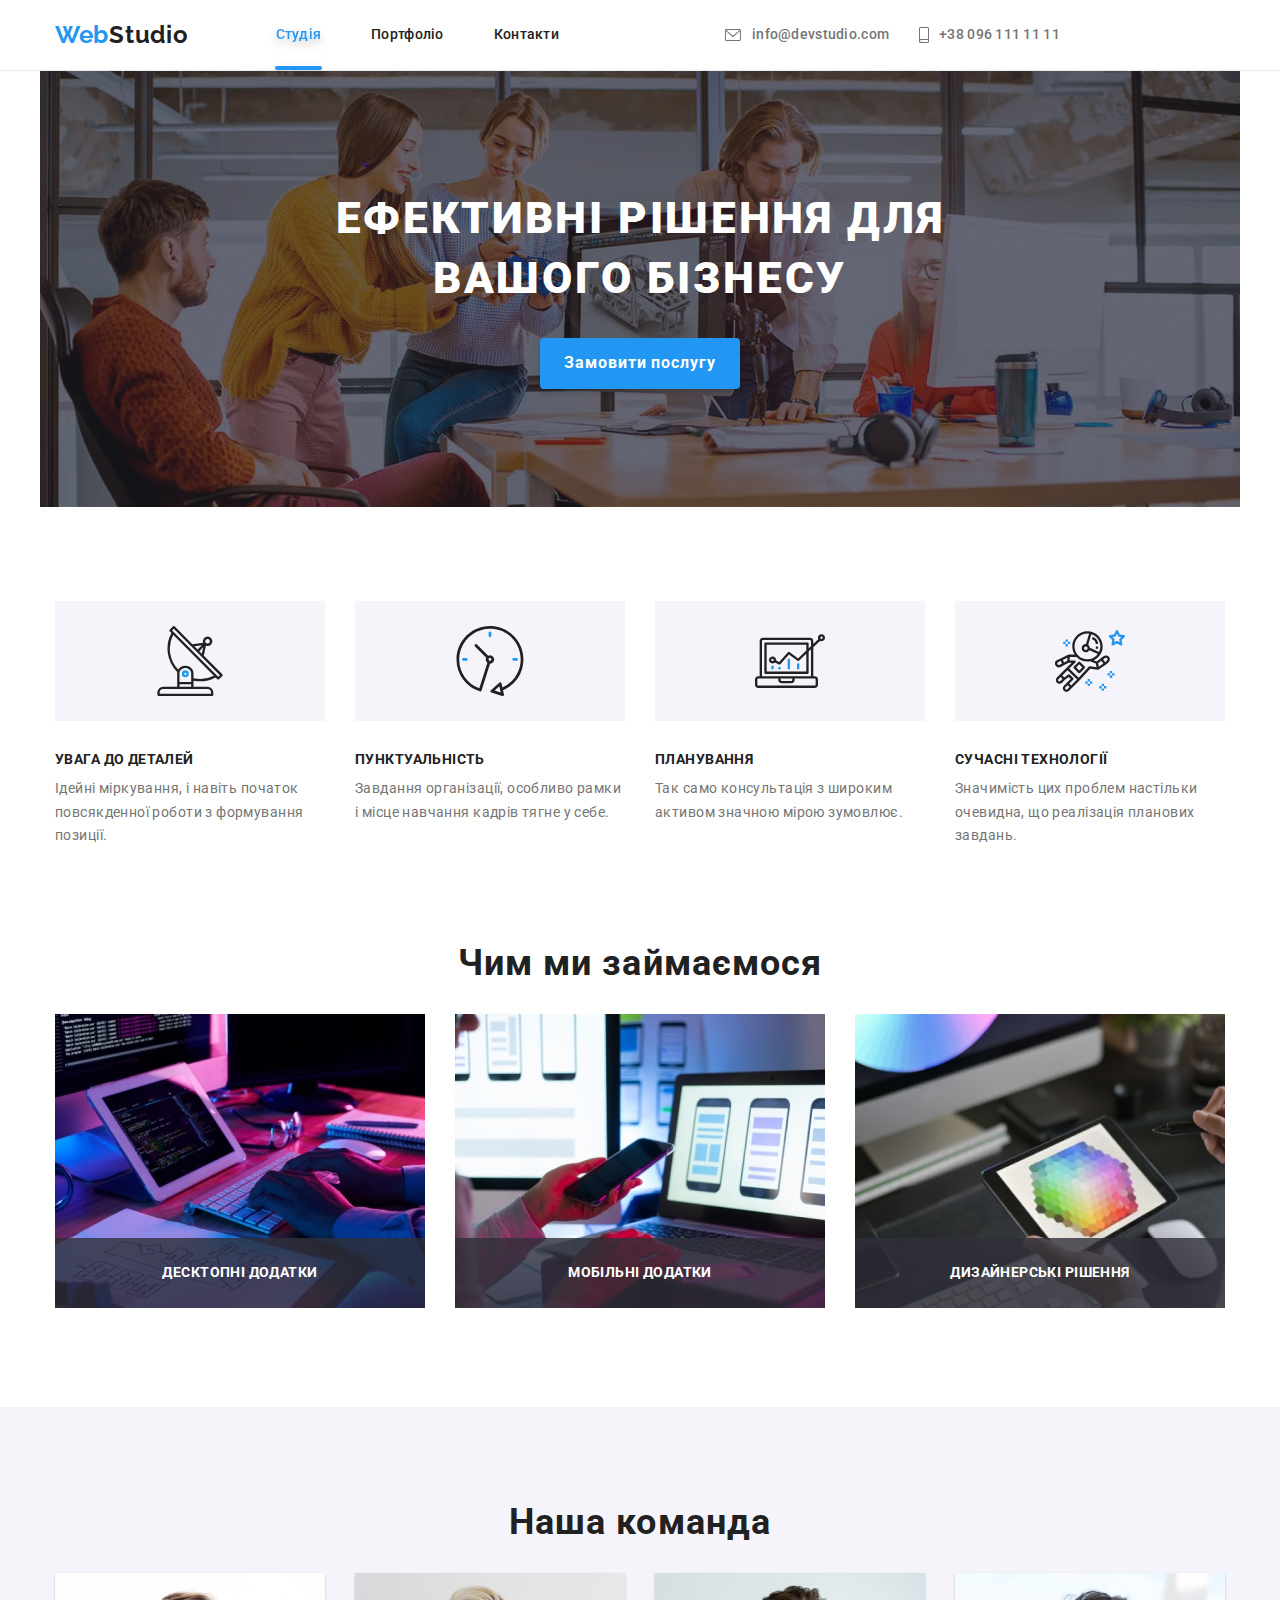
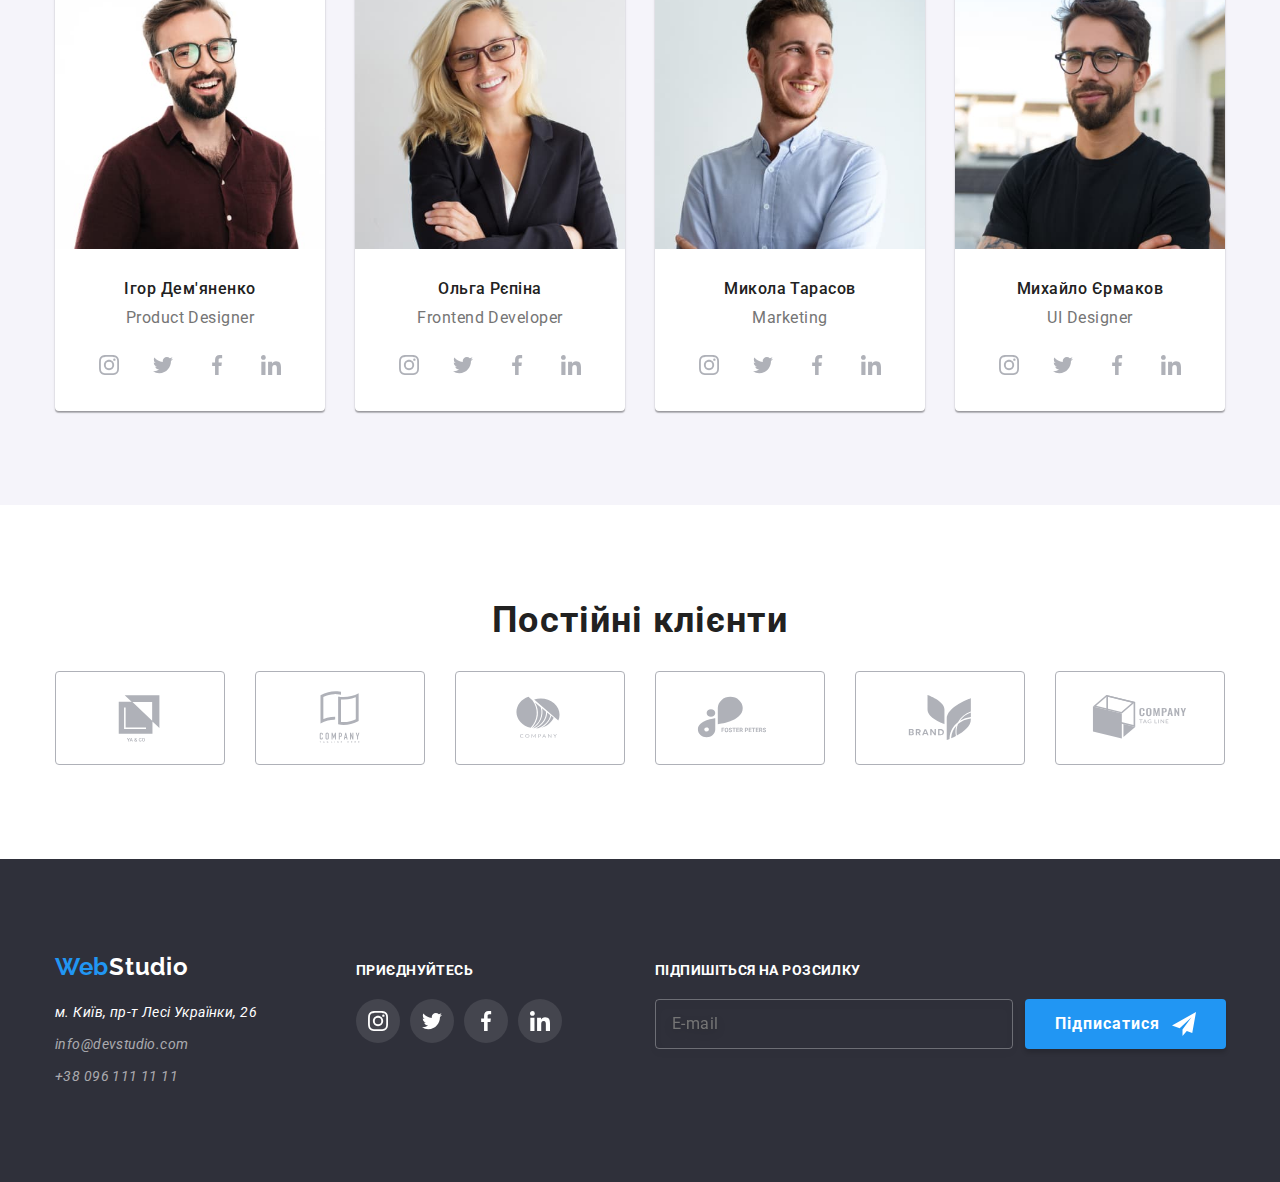
==== commit 1805eda6: "and home work 8" ====
--- a/index.html
+++ b/index.html
@@ -21,7 +21,7 @@
           <span class="logo__start">Web</span
           ><span class="logo__end">Studio</span>
         </a>
-        <div class="menu-contacts__box">
+        <div class="menu-contacts__box" data-menu>
           <nav>
             <ul class="nav">
               <li>
@@ -49,11 +49,56 @@
               +38 096 111 11 11
             </a>
           </div>
+          <div class="">
+            <ul class="social-header">
+              <li>
+                <a
+                  href="#"
+                  target="_blank"
+                  rel="noopener noreferrer"
+                  class="social-link__header"
+                  >Instagram</a
+                >
+              </li>
+              <li>
+                <a
+                  href="#"
+                  target="_blank"
+                  rel="noopener noreferrer"
+                  class="social-link__header"
+                  >Twitter</a
+                >
+              </li>
+              <li>
+                <a
+                  href="#"
+                  target="_blank"
+                  rel="noopener noreferrer"
+                  class="social-link__header"
+                  >Facebook</a
+                >
+              </li>
+              <li>
+                <a
+                  href="#"
+                  target="_blank"
+                  rel="noopener noreferrer"
+                  class="social-link__header"
+                  >LinkedIn</a
+                >
+              </li>
+            </ul>
+          </div>
         </div>
-        <button type="button" class="menu-btn">
-          <svg width="40" height="40">
+        <button
+          type="button"
+          class="menu-btn"
+          aria-expanded="false"
+          data-menu-button
+        >
+          <svg width="40" height="40" aria-label="Кнопка мобільного меню">
+            <use class="menu-btn__closed" href="./images/icons.svg#close"></use>
             <use class="menu-btn__menu" href="./images/icons.svg#menu"></use>
-            <use class="menu-btn__closed" href="./images/icons.svg#close"></use>
           </svg>
         </button>
       </div>
@@ -678,5 +723,6 @@
     </div>
 
     <script src="./js/modal.js"></script>
+    <script src="./js/mobile-menu.js"></script>
   </body>
 </html>
--- a/css/main.min.css
+++ b/css/main.min.css
@@ -1 +1 @@
-html{box-sizing:border-box}*,*::before,*::after{box-sizing:inherit}html{-moz-tab-size:4;-o-tab-size:4;tab-size:4}html{line-height:1.15;-webkit-text-size-adjust:100%}body{margin:0}body{font-family:system-ui,-apple-system,"Segoe UI",Roboto,Helvetica,Arial,sans-serif,"Apple Color Emoji","Segoe UI Emoji"}hr{height:0;color:inherit}abbr[title]{-webkit-text-decoration:underline dotted;text-decoration:underline dotted}b,strong{font-weight:bolder}code,kbd,pre,samp{font-family:ui-monospace,SFMono-Regular,Consolas,"Liberation Mono",Menlo,monospace;font-size:1em}small{font-size:80%}sub,sup{font-size:75%;line-height:0;position:relative;vertical-align:baseline}sub{bottom:-0.25em}sup{top:-0.5em}table{text-indent:0;border-color:inherit}button,input,optgroup,select,textarea{font-family:inherit;font-size:100%;line-height:1.15;margin:0}button,select{text-transform:none}[type=button],[type=reset],[type=submit],button{-webkit-appearance:button}::-moz-focus-inner{border-style:none;padding:0}:-moz-focusring{outline:1px dotted ButtonText}:-moz-ui-invalid{box-shadow:none}legend{padding:0}progress{vertical-align:baseline}::-webkit-inner-spin-button,::-webkit-outer-spin-button{height:auto}[type=search]{-webkit-appearance:textfield;outline-offset:-2px}::-webkit-search-decoration{-webkit-appearance:none}::-webkit-file-upload-button{-webkit-appearance:button;font:inherit}summary{display:list-item}h1,h2,h3,h4,h5,h6,p{margin:0;padding:0}ul,ol{list-style:none;margin:0;padding:0}a{text-decoration:none;color:currentColor}button{cursor:pointer}img{display:block}body{font-family:"Roboto";background-color:#fff}.conteiner{margin-left:auto;margin-right:auto;padding-left:15px;padding-right:15px;padding-top:60px;padding-bottom:60px}@media screen and (min-width: 480px){.conteiner{width:480px}}@media screen and (min-width: 768px){.conteiner{width:768px}}@media screen and (min-width: 1200px){.conteiner{width:1200px;padding-top:94px;padding-bottom:94px}}.visually-hidden{position:absolute;width:1px;height:1px;margin:-1px;border:0;padding:0;white-space:nowrap;-webkit-clip-path:inset(100%);clip-path:inset(100%);clip:rect(0 0 0 0);overflow:hidden}.section__title{margin-bottom:30px;font-weight:700;font-size:36px;line-height:42px;text-align:center;letter-spacing:.03em;color:#212121}.logo{font-family:"Raleway";font-style:normal;font-weight:700;font-size:24px;line-height:1.16;letter-spacing:.03em}.logo__start{color:#2196f3}.logo__end{color:#212121}.logo__end.logo__end--footer{color:#fff}header{border-bottom:1px solid #ececec}.header{display:flex;justify-content:space-between;align-items:center;padding-top:10px;padding-bottom:10px;background-color:#fff;font-weight:500;font-size:14px;line-height:1.14;letter-spacing:.02em}@media screen and (min-width: 768px){.header{padding-top:21px;padding-bottom:21px}}.menu-contacts__box{display:none}@media screen and (min-width: 768px){.menu-contacts__box{display:flex;margin-left:87px;justify-content:space-between;align-items:center;width:100%}}.nav{display:flex;gap:50px}.nav__link{position:relative;padding-top:20px;padding-bottom:20px;text-decoration:none;color:#212121;filter:none;transition:filter 250ms cubic-bezier(0.4, 0, 0.2, 1),color 250ms cubic-bezier(0.4, 0, 0.2, 1)}.nav__link:hover,.nav__link:focus,.nav__link.nav__link--active{filter:drop-shadow(0px 4px 4px rgba(0, 0, 0, 0.25));color:#2196f3;transition:filter 250ms cubic-bezier(0.4, 0, 0.2, 1),color 250ms cubic-bezier(0.4, 0, 0.2, 1)}.nav__link.nav__link--active::before{position:absolute;display:inline-block;content:"";width:105%;height:4px;left:-1px;top:67px;background:#2196f3;border-radius:2px}@media screen and (min-width: 1200px){.nav__link.nav__link--active::before{top:60px}}.contacts__icons{fill:currentColor;margin-right:10px;color:#757575;transition:fill 250ms cubic-bezier(0.4, 0, 0.2, 1)}.contacts__link:hover .contacts__icons,.contacts__link:focus .contacts__icons{fill:#2196f3;transition:fill 250ms cubic-bezier(0.4, 0, 0.2, 1)}.contacts__link{display:flex;align-items:center;color:#757575;text-decoration:none;transition:color 250ms cubic-bezier(0.4, 0, 0.2, 1)}.contacts__link:hover,.contacts__link:focus{color:#2196f3;transition:color 250ms cubic-bezier(0.4, 0, 0.2, 1)}.contacts{display:flex;flex-direction:column;gap:10px}@media screen and (min-width: 1200px){.contacts{flex-direction:row;gap:30px}}.menu-btn{padding:0;margin:0;background-color:rgba(0,0,0,0);border:0}@media screen and (min-width: 768px){.menu-btn{display:none}}.conteiner.bg-hero{display:flex;align-items:center;flex-direction:column;padding-top:118px;padding-bottom:118px;padding-left:60px;padding-right:60px;background-image:linear-gradient(rgba(47, 48, 58, 0.4), rgba(47, 48, 58, 0.4)),url(../../images/header-img-mobile.jpg);background-size:cover;background-repeat:no-repeat;background-position:center;background-color:#2f303a}@media screen and (min-width: 768px){.conteiner.bg-hero{background-image:linear-gradient(rgba(47, 48, 58, 0.4), rgba(47, 48, 58, 0.4)),url(../../images/header-img-tablet.jpg)}}@media screen and (min-width: 1200px){.conteiner.bg-hero{background-image:linear-gradient(rgba(47, 48, 58, 0.4), rgba(47, 48, 58, 0.4)),url(../../images/header-img-desktop.jpg)}}.hero h1{margin-bottom:30px;width:360px;font-weight:900;font-size:26px;line-height:1.62;text-align:center;letter-spacing:.06em;text-transform:uppercase;color:#fff}@media screen and (min-width: 1200px){.hero h1{width:696px;font-size:44px;line-height:1.36}}.hero-button{display:block;padding:10px 24px;margin-left:auto;margin-right:auto;background:#2196f3;box-shadow:0px 4px 4px rgba(0,0,0,.15);border-radius:4px;border:0;font-weight:700;font-size:16px;line-height:1.88;letter-spacing:.06em;color:#fff}.features-list{display:flex;flex-wrap:wrap;gap:30px}@media screen and (min-width: 1200px){.features>.conteiner{padding-bottom:0}}.features-list>li{width:100%}@media screen and (min-width: 768px){.features-list>li{width:calc((100% - 30px)/2)}}@media screen and (min-width: 1200px){.features-list>li{width:calc((100% - 90px)/4)}}.features-icon{display:flex;justify-content:center;align-items:center;margin-bottom:30px;height:120px;background:#f5f4fa}.features-title{margin-bottom:10px;font-weight:700;font-size:14px;line-height:16px;text-align:center;letter-spacing:.03em;text-transform:uppercase;color:#212121}@media screen and (min-width: 768px){.features-title{text-align:left}}.features-text{font-weight:400;font-size:14px;line-height:1.71;letter-spacing:.03em;color:#757575}.about{display:none;background:var(--header-beckground-color)}@media screen and (min-width: 1200px){.about{display:block}}.box.about-list{display:inline-flex}.about-list{position:relative;margin-right:30px;list-style-type:none}.about-tumb{position:absolute;display:flex;justify-content:center;align-items:center;width:100%;height:70px;left:0;bottom:0;background:rgba(47,48,58,.8)}.about-tumb-text{font-family:"Roboto";font-style:normal;font-weight:700;font-size:14px;line-height:1.14;letter-spacing:.03em;text-transform:uppercase;color:#fff}.about-list:last-child{margin-right:0}.about-titel{margin-bottom:50px;color:var(--titel-text-color);font-weight:700;font-size:36px;line-height:1.17;text-align:center;letter-spacing:.03em}.team{background-color:#f5f4fa}.team__box{display:flex;flex-wrap:wrap;gap:30px}.team__list{display:flex;flex-direction:column;align-items:center;padding-bottom:24px;width:100%;background:#fff;box-shadow:0px 1px 3px rgba(0,0,0,.12),0px 1px 1px rgba(0,0,0,.14),0px 2px 1px rgba(0,0,0,.2);border-radius:0px 0px 4px 4px}@media screen and (min-width: 768px){.team__list{width:calc((100% - 30px)/2)}}@media screen and (min-width: 1200px){.team__list{width:calc((100% - 90px)/4)}}.team__list>img{width:100%;margin-bottom:30px;-o-object-fit:cover;object-fit:cover}.team__name{margin-bottom:10px;font-weight:500;font-size:16px;line-height:1.19;text-align:center;letter-spacing:.03em;color:#212121}.team__text{margin-bottom:16px;font-weight:400;font-size:16px;line-height:1.19;text-align:center;letter-spacing:.03em;color:#757575}.social-link__box{display:flex;gap:10px}.social-link__link{display:flex;justify-content:center;align-items:center;width:44px;height:44px;border-radius:50%;background-color:inherit;transition:fill 250ms cubic-bezier(0.4, 0, 0.2, 1),background-color 250ms cubic-bezier(0.4, 0, 0.2, 1)}.social-link__link:hover,.social-link__link:focus{fill:#fff;background-color:#2196f3;transition:fill 250ms cubic-bezier(0.4, 0, 0.2, 1),background-color 250ms cubic-bezier(0.4, 0, 0.2, 1)}.social-link__link--light{fill:#afb1b8}.social-link__link--dark{fill:#fff;background-color:rgba(255,255,255,.1)}.social-link__icons{width:20px;height:20px}.clients__box{display:flex;flex-wrap:wrap;gap:30px}.clients__box>li{width:calc((100% - 30px)/2)}@media screen and (min-width: 768px){.clients__box>li{width:calc((100% - 60px)/3)}}@media screen and (min-width: 768px){.clients__box>li{width:calc((100% - 150px)/6)}}.clients__link{display:flex;justify-content:center;align-items:center;padding-bottom:16px;padding-top:16px;fill:#afb1b8;border:1px solid #afb1b8;border-radius:4px;transition:fill 250ms cubic-bezier(0.4, 0, 0.2, 1),border 250ms cubic-bezier(0.4, 0, 0.2, 1)}.clients__link:hover,.clients__link:focus{fill:#2196f3;border:1px solid #2196f3;transition:fill 250ms cubic-bezier(0.4, 0, 0.2, 1),border 250ms cubic-bezier(0.4, 0, 0.2, 1)}.clients-icon{width:106px;height:60px}footer{background-color:#2f303a}.footer{display:flex;flex-direction:column;gap:60px}@media screen and (min-width: 768px){.footer{flex-direction:row;flex-wrap:wrap;justify-content:space-around;align-items:baseline}}@media screen and (min-width: 1200px){.footer{flex-direction:row;flex-wrap:nowrap;justify-content:flex-start;align-items:baseline;gap:0px}}.footer .logo{margin-bottom:20px}.logo-address{display:flex;flex-direction:column;align-items:center}@media screen and (min-width: 1200px){.logo-address{margin-right:70px;align-items:start}}.address{display:flex;flex-direction:column;align-items:center;gap:8px}@media screen and (min-width: 1200px){.address>li{width:231px}}.address__link{font-weight:400;font-size:14px;line-height:1.71;text-align:center;letter-spacing:.03em;color:#fff;transition:color 250ms cubic-bezier(0.4, 0, 0.2, 1)}.address__link:hover,.address__link:focus{color:#2196f3;transition:color 250ms cubic-bezier(0.4, 0, 0.2, 1)}.address__link--mail-tel{color:rgba(255,255,255,.6)}.invite{display:flex;flex-direction:column;align-items:center}@media screen and (min-width: 1200px){.invite{align-items:flex-start}}.invite__title{margin-bottom:20px;font-weight:700;font-size:14px;line-height:1.14;text-align:center;letter-spacing:.03em;text-transform:uppercase;color:#fff}@media screen and (min-width: 1200px){.subscribe{margin-left:auto}}.subscribe-form{display:flex;flex-direction:column;align-items:center;gap:20px}@media screen and (max-width: 1199px){.subscribe-form{width:450px}}@media screen and (min-width: 1200px){.subscribe-form{width:570px;flex-direction:row;gap:12px;align-items:flex-end}}.email-sub{width:100%}.email-subscribe{width:100%;font-weight:700;font-size:14px;line-height:1.14;text-align:center;letter-spacing:.03em;text-transform:uppercase;color:#fff}@media screen and (max-width: 1199px){.email-subscribe{display:inline-block}}.email-subscribe__title{margin-bottom:20px;display:inline-block}.email-subscribe__input{width:100%;padding:15px 16px;font-weight:400;font-size:16px;line-height:1.25x;letter-spacing:.03em;color:rgba(255,255,255,.6);background-color:rgba(0,0,0,0);border:1px solid rgba(255,255,255,.3);filter:drop-shadow(0px 4px 4px rgba(0, 0, 0, 0.15));border-radius:4px;transition:border 250ms cubic-bezier(0.4, 0, 0.2, 1)}.email-subscribe__input ::-moz-placeholder{color:rgba(255,255,255,.6)}.email-subscribe__input :-ms-input-placeholder{color:rgba(255,255,255,.6)}.email-subscribe__input ::placeholder{color:rgba(255,255,255,.6)}.email-subscribe__input:hover,.email-subscribe__input:focus{border:1px solid #2196f3;outline:none;transition:border 250ms cubic-bezier(0.4, 0, 0.2, 1)}.footer-button{display:flex;align-items:center;justify-content:center;gap:12px;padding:10px 30px;font-weight:700;font-size:16px;line-height:1.88;letter-spacing:.06em;color:#fff;background-color:#2196f3;box-shadow:0px 4px 4px rgba(0,0,0,.15);border-radius:4px;border:0}.box-filters{display:flex;flex-wrap:wrap;gap:15px 8px;margin-bottom:40px}@media screen and (max-width: 767px){.box-filters>li:nth-child(3){margin-right:15px}}@media screen and (min-width: 768px){.box-filters{flex-wrap:nowrap;justify-content:center;gap:0px 8px;margin-bottom:30px}}.filters{display:flex;align-items:center;justify-content:center;outline:4 px solid tomato;min-width:73px;padding:6px 22px;background:#f5f4fa;border-radius:4px;border:0;font-weight:500;font-size:16px;line-height:1.62;letter-spacing:.03em;color:#212121;transition:background 250ms cubic-bezier(0.4, 0, 0.2, 1),color 250ms cubic-bezier(0.4, 0, 0.2, 1),box-shadow 250ms cubic-bezier(0.4, 0, 0.2, 1)}.filters:hover,.filters:focus{background:#2196f3;color:#fff;box-shadow:0px 3px 1px rgba(0,0,0,.1),0px 1px 2px rgba(0,0,0,.08),0px 2px 2px rgba(0,0,0,.12);border-radius:4px;transition:background 250ms cubic-bezier(0.4, 0, 0.2, 1),color 250ms cubic-bezier(0.4, 0, 0.2, 1),box-shadow 250ms cubic-bezier(0.4, 0, 0.2, 1)}.box-working{display:flex;flex-wrap:wrap;gap:30px}.portfolio-list{width:100%;box-shadow:none;transition:box-shadow 250ms cubic-bezier(0.4, 0, 0.2, 1)}@media screen and (min-width: 768px){.portfolio-list{width:calc((100% - 30px)/2)}}@media screen and (min-width: 1200px){.portfolio-list{width:calc((100% - 60px)/3)}}.portfolio-list:hover,.portfolio-list:focus{box-shadow:0px 1px 1px rgba(0,0,0,.12),0px 4px 4px rgba(0,0,0,.06),1px 4px 6px rgba(0,0,0,.16);transition:box-shadow 250ms cubic-bezier(0.4, 0, 0.2, 1)}.working-trump{position:relative;overflow:hidden;width:100%}.working-trump-box{position:absolute;display:flex;align-items:center;justify-content:center;top:0;right:0;width:100%;height:100%;transform:translateY(101%);transition:transform 250ms cubic-bezier(0.4, 0, 0.2, 1);background-color:rgba(33,150,243,.9)}.portfolio-link:hover .working-trump-box,.portfolio-link:focus .working-trump-box{transform:translateY(0);transition:transform 250ms cubic-bezier(0.4, 0, 0.2, 1)}.working-trump>img{width:100%}.working-trump-text{display:inline-block;margin-top:auto;margin-bottom:auto;width:calc(100% - 48px);font-weight:400;font-size:18px;line-height:1.56;letter-spacing:.03em;color:#fff}.person{padding:20px 24px}.working-title{margin-bottom:4px;font-weight:700;font-size:18px;line-height:2;letter-spacing:.06em;color:#212121}.working-text{font-weight:400;font-size:16px;line-height:1.88;letter-spacing:.03em;color:#757575}.backdrop{position:fixed;top:0;left:0;width:100%;height:100%;opacity:1;background-color:rgba(0,0,0,.2);transition:opacity 250ms cubic-bezier(0.4, 0, 0.2, 1)}.backdrop.is-hidden{opacity:0;pointer-events:none;transition:opacity 250ms cubic-bezier(0.4, 0, 0.2, 1)}.modal{position:absolute;top:50%;left:50%;transform:translate(-50%, -50%);width:450px;padding:40px;background:#fff;box-shadow:0px 1px 3px rgba(0,0,0,.12),0px 1px 1px rgba(0,0,0,.14),0px 2px 1px rgba(0,0,0,.2);border-radius:4px}@media screen and (min-width: 1200px){.modal{width:528px}}.btn-exit-modal{position:absolute;top:8px;right:8px;display:flex;align-items:center;justify-content:center;width:30px;height:30px;border:1px solid rgba(0,0,0,.1);border-radius:50%;background-color:#fff;fill:#000;transition:fill 250ms cubic-bezier(0.4, 0, 0.2, 1)}.btn-exit-modal:hover,.btn-exit-modal:focus{fill:#2196f3;transition:fill 250ms cubic-bezier(0.4, 0, 0.2, 1)}.modal-form{display:flex;flex-direction:column}.modal-form>b{font-weight:700;font-size:20px;line-height:1.5;text-align:center;letter-spacing:.03em;color:#212121}.form-box{position:relative;display:flex;flex-direction:column;gap:4px;outline:none;margin-bottom:10px;font-weight:400;font-size:12px;line-height:1.17;letter-spacing:.01em;color:#757575}.modal-input{width:100%;padding-top:12px;padding-right:12px;padding-bottom:12px;padding-left:42px;outline:none;border:1px solid rgba(33,33,33,.2);border-radius:4px;transition:border 250ms cubic-bezier(0.4, 0, 0.2, 1)}.modal-input:hover,.modal-input:focus{border:1px solid #2196f3;transition:border 250ms cubic-bezier(0.4, 0, 0.2, 1)}.form-icon{position:absolute;top:50%;left:12px;fill:#212121;transition:fill 250ms cubic-bezier(0.4, 0, 0.2, 1)}.form-box:hover .form-icon,.form-box:focus-within .form-icon{fill:#2196f3;transition:fill 250ms cubic-bezier(0.4, 0, 0.2, 1)}.form-box.comment{margin-bottom:20px}#comment{padding:12px;outline:none;height:120px;resize:none;border:1px solid rgba(33,33,33,.2);border-radius:4px;transition:border 250ms cubic-bezier(0.4, 0, 0.2, 1)}#comment:hover,#comment:focus{border:1px solid #2196f3;transition:border 250ms cubic-bezier(0.4, 0, 0.2, 1)}.agreement-box{position:relative;display:flex;margin-bottom:30px;font-weight:400;font-size:12px;line-height:1.17;letter-spacing:.03em;color:#757575}@media screen and (min-width: 1200px){.agreement-box{font-size:14px;line-height:1.71;justify-content:center}}.agreement-box a{color:#2196f3;-webkit-text-decoration-line:underline;text-decoration-line:underline}.checkbox-agree{opacity:0;margin-right:8px}.agree-icon{position:absolute;width:16px;height:15px;top:0px;left:0px;background-image:url(../../images/sdascsadcfasfcsac.svg)}.checkbox-agree:checked+.agree-icon{background-image:url(../../images/icon-check.svg)}@media screen and (min-width: 1200px){.agree-icon{top:3px;left:22px}}.modal-button{padding:10px 24px;min-width:200px;margin-left:auto;margin-right:auto;background:#2196f3;box-shadow:0px 4px 4px rgba(0,0,0,.15);border-radius:4px;border:none;font-weight:700;font-size:16px;line-height:1.88;letter-spacing:.06em;color:#fff}/*# sourceMappingURL=main.min.css.map */+html{box-sizing:border-box}*,*::before,*::after{box-sizing:inherit}html{-moz-tab-size:4;-o-tab-size:4;tab-size:4}html{line-height:1.15;-webkit-text-size-adjust:100%}body{margin:0}body{font-family:system-ui,-apple-system,"Segoe UI",Roboto,Helvetica,Arial,sans-serif,"Apple Color Emoji","Segoe UI Emoji"}hr{height:0;color:inherit}abbr[title]{-webkit-text-decoration:underline dotted;text-decoration:underline dotted}b,strong{font-weight:bolder}code,kbd,pre,samp{font-family:ui-monospace,SFMono-Regular,Consolas,"Liberation Mono",Menlo,monospace;font-size:1em}small{font-size:80%}sub,sup{font-size:75%;line-height:0;position:relative;vertical-align:baseline}sub{bottom:-0.25em}sup{top:-0.5em}table{text-indent:0;border-color:inherit}button,input,optgroup,select,textarea{font-family:inherit;font-size:100%;line-height:1.15;margin:0}button,select{text-transform:none}[type=button],[type=reset],[type=submit],button{-webkit-appearance:button}::-moz-focus-inner{border-style:none;padding:0}:-moz-focusring{outline:1px dotted ButtonText}:-moz-ui-invalid{box-shadow:none}legend{padding:0}progress{vertical-align:baseline}::-webkit-inner-spin-button,::-webkit-outer-spin-button{height:auto}[type=search]{-webkit-appearance:textfield;outline-offset:-2px}::-webkit-search-decoration{-webkit-appearance:none}::-webkit-file-upload-button{-webkit-appearance:button;font:inherit}summary{display:list-item}h1,h2,h3,h4,h5,h6,p{margin:0;padding:0}ul,ol{list-style:none;margin:0;padding:0}a{text-decoration:none;color:currentColor}button{cursor:pointer}img{display:block}body{font-family:"Roboto";background-color:#fff}.conteiner{margin-left:auto;margin-right:auto;padding-left:15px;padding-right:15px;padding-top:60px;padding-bottom:60px}@media screen and (min-width: 480px){.conteiner{width:480px}}@media screen and (min-width: 768px){.conteiner{width:768px}}@media screen and (min-width: 1200px){.conteiner{width:1200px;padding-top:94px;padding-bottom:94px}}.visually-hidden{position:absolute;width:1px;height:1px;margin:-1px;border:0;padding:0;white-space:nowrap;-webkit-clip-path:inset(100%);clip-path:inset(100%);clip:rect(0 0 0 0);overflow:hidden}.section__title{margin-bottom:30px;font-weight:700;font-size:36px;line-height:42px;text-align:center;letter-spacing:.03em;color:#212121}.logo{font-family:"Raleway";font-style:normal;font-weight:700;font-size:24px;line-height:1.16;letter-spacing:.03em}.logo__start{color:#2196f3}.logo__end{color:#212121}.logo__end.logo__end--footer{color:#fff}header{border-bottom:1px solid #ececec}.header{position:relative;display:flex;justify-content:space-between;align-items:center;padding-top:10px;padding-bottom:10px;background-color:#fff;font-weight:500;font-size:14px;line-height:1.14;letter-spacing:.02em}@media screen and (min-width: 768px){.header{padding-top:21px;padding-bottom:21px}}.menu-contacts__box{display:none}@media screen and (min-width: 768px){.menu-contacts__box{display:flex;margin-left:87px;justify-content:space-between;align-items:center;width:100%}}@media screen and (max-width: 767px){.menu-contacts__box.is-open{position:absolute;top:100%;left:0px;display:flex;flex-direction:column;width:100%;height:736px;padding:0 40px 48px 40px;background-color:#fff;z-index:999}}@media screen and (max-width: 767px){nav{margin-bottom:auto}}.nav{display:flex;gap:50px}@media screen and (max-width: 767px){.nav{flex-direction:column}}.nav__link{position:relative;padding-top:20px;padding-bottom:20px;text-decoration:none;color:#212121;filter:none;transition:filter 250ms cubic-bezier(0.4, 0, 0.2, 1),color 250ms cubic-bezier(0.4, 0, 0.2, 1)}@media screen and (max-width: 767px){.nav__link{font-weight:500;font-size:40px;line-height:47px;letter-spacing:.02em;color:#212121}}.nav__link:hover,.nav__link:focus,.nav__link.nav__link--active{filter:drop-shadow(0px 4px 4px rgba(0, 0, 0, 0.25));color:#2196f3;transition:filter 250ms cubic-bezier(0.4, 0, 0.2, 1),color 250ms cubic-bezier(0.4, 0, 0.2, 1)}.nav__link.nav__link--active::before{position:absolute;display:inline-block;content:"";width:105%;height:4px;left:-1px;top:67px;background:#2196f3;border-radius:2px}@media screen and (min-width: 1200px){.nav__link.nav__link--active::before{top:60px}}.contacts__icons{fill:currentColor;margin-right:10px;color:#757575;transition:fill 250ms cubic-bezier(0.4, 0, 0.2, 1)}.contacts__link:hover .contacts__icons,.contacts__link:focus .contacts__icons{fill:#2196f3;transition:fill 250ms cubic-bezier(0.4, 0, 0.2, 1)}@media screen and (max-width: 767px){.contacts__icons{display:none}}@media screen and (max-width: 767px){.contacts>a[href="tel:+380961111111"]{font-weight:500;font-size:34px;line-height:1.18;letter-spacing:.02em;color:#2196f3}}@media screen and (max-width: 767px){.contacts>a[href="mailto:info@devstudio.com"]{font-weight:500;font-size:24px;line-height:1.17;letter-spacing:.02em;color:#757575}}.contacts__link{display:flex;align-items:center;color:#757575;text-decoration:none;transition:color 250ms cubic-bezier(0.4, 0, 0.2, 1)}.contacts__link:hover,.contacts__link:focus{color:#2196f3;transition:color 250ms cubic-bezier(0.4, 0, 0.2, 1)}.contacts{display:flex;flex-direction:column;gap:10px}@media screen and (max-width: 767px){.contacts{flex-direction:column-reverse;margin-bottom:64px}}@media screen and (min-width: 1200px){.contacts{flex-direction:row;gap:30px}}.menu-btn{display:inline-flex;padding:0;margin:0;background-color:rgba(0,0,0,0);border:0}@media screen and (min-width: 768px){.menu-btn{display:none}}.menu-btn .menu-btn__closed{display:none}.menu-btn.is-open .menu-btn__menu{display:none}.menu-btn.is-open .menu-btn__closed{display:block}.social-header{display:flex;gap:20px;font-weight:500;font-size:18px;line-height:1.22;letter-spacing:.02em;color:#2196f3}@media screen and (min-width: 768px){.social-header{display:none}}.conteiner.bg-hero{display:flex;align-items:center;flex-direction:column;padding-top:118px;padding-bottom:118px;padding-left:60px;padding-right:60px;background-image:linear-gradient(rgba(47, 48, 58, 0.4), rgba(47, 48, 58, 0.4)),url(../../images/header-img-mobile.jpg);background-size:cover;background-repeat:no-repeat;background-position:center;background-color:#2f303a}@media screen and (min-width: 768px){.conteiner.bg-hero{background-image:linear-gradient(rgba(47, 48, 58, 0.4), rgba(47, 48, 58, 0.4)),url(../../images/header-img-tablet.jpg)}}@media screen and (min-width: 1200px){.conteiner.bg-hero{background-image:linear-gradient(rgba(47, 48, 58, 0.4), rgba(47, 48, 58, 0.4)),url(../../images/header-img-desktop.jpg)}}.hero h1{margin-bottom:30px;width:360px;font-weight:900;font-size:26px;line-height:1.62;text-align:center;letter-spacing:.06em;text-transform:uppercase;color:#fff}@media screen and (min-width: 1200px){.hero h1{width:696px;font-size:44px;line-height:1.36}}.hero-button{display:block;padding:10px 24px;margin-left:auto;margin-right:auto;background:#2196f3;box-shadow:0px 4px 4px rgba(0,0,0,.15);border-radius:4px;border:0;font-weight:700;font-size:16px;line-height:1.88;letter-spacing:.06em;color:#fff}.features-list{display:flex;flex-wrap:wrap;gap:30px}@media screen and (min-width: 1200px){.features>.conteiner{padding-bottom:0}}.features-list>li{width:100%}@media screen and (min-width: 768px){.features-list>li{width:calc((100% - 30px)/2)}}@media screen and (min-width: 1200px){.features-list>li{width:calc((100% - 90px)/4)}}.features-icon{display:flex;justify-content:center;align-items:center;margin-bottom:30px;height:120px;background:#f5f4fa}.features-title{margin-bottom:10px;font-weight:700;font-size:14px;line-height:16px;text-align:center;letter-spacing:.03em;text-transform:uppercase;color:#212121}@media screen and (min-width: 768px){.features-title{text-align:left}}.features-text{font-weight:400;font-size:14px;line-height:1.71;letter-spacing:.03em;color:#757575}.about{display:none;background:var(--header-beckground-color)}@media screen and (min-width: 1200px){.about{display:block}}.box.about-list{display:inline-flex}.about-list{position:relative;margin-right:30px;list-style-type:none}.about-tumb{position:absolute;display:flex;justify-content:center;align-items:center;width:100%;height:70px;left:0;bottom:0;background:rgba(47,48,58,.8)}.about-tumb-text{font-family:"Roboto";font-style:normal;font-weight:700;font-size:14px;line-height:1.14;letter-spacing:.03em;text-transform:uppercase;color:#fff}.about-list:last-child{margin-right:0}.about-titel{margin-bottom:50px;color:var(--titel-text-color);font-weight:700;font-size:36px;line-height:1.17;text-align:center;letter-spacing:.03em}.team{background-color:#f5f4fa}.team__box{display:flex;flex-wrap:wrap;gap:30px}.team__list{display:flex;flex-direction:column;align-items:center;padding-bottom:24px;width:100%;background:#fff;box-shadow:0px 1px 3px rgba(0,0,0,.12),0px 1px 1px rgba(0,0,0,.14),0px 2px 1px rgba(0,0,0,.2);border-radius:0px 0px 4px 4px}@media screen and (min-width: 768px){.team__list{width:calc((100% - 30px)/2)}}@media screen and (min-width: 1200px){.team__list{width:calc((100% - 90px)/4)}}.team__list>img{width:100%;margin-bottom:30px;-o-object-fit:cover;object-fit:cover}.team__name{margin-bottom:10px;font-weight:500;font-size:16px;line-height:1.19;text-align:center;letter-spacing:.03em;color:#212121}.team__text{margin-bottom:16px;font-weight:400;font-size:16px;line-height:1.19;text-align:center;letter-spacing:.03em;color:#757575}.social-link__box{display:flex;gap:10px}.social-link__link{display:flex;justify-content:center;align-items:center;width:44px;height:44px;border-radius:50%;background-color:inherit;transition:fill 250ms cubic-bezier(0.4, 0, 0.2, 1),background-color 250ms cubic-bezier(0.4, 0, 0.2, 1)}.social-link__link:hover,.social-link__link:focus{fill:#fff;background-color:#2196f3;transition:fill 250ms cubic-bezier(0.4, 0, 0.2, 1),background-color 250ms cubic-bezier(0.4, 0, 0.2, 1)}.social-link__link--light{fill:#afb1b8}.social-link__link--dark{fill:#fff;background-color:rgba(255,255,255,.1)}.social-link__icons{width:20px;height:20px}.clients__box{display:flex;flex-wrap:wrap;gap:30px}.clients__box>li{width:calc((100% - 30px)/2)}@media screen and (min-width: 768px){.clients__box>li{width:calc((100% - 60px)/3)}}@media screen and (min-width: 768px){.clients__box>li{width:calc((100% - 150px)/6)}}.clients__link{display:flex;justify-content:center;align-items:center;padding-bottom:16px;padding-top:16px;fill:#afb1b8;border:1px solid #afb1b8;border-radius:4px;transition:fill 250ms cubic-bezier(0.4, 0, 0.2, 1),border 250ms cubic-bezier(0.4, 0, 0.2, 1)}.clients__link:hover,.clients__link:focus{fill:#2196f3;border:1px solid #2196f3;transition:fill 250ms cubic-bezier(0.4, 0, 0.2, 1),border 250ms cubic-bezier(0.4, 0, 0.2, 1)}.clients-icon{width:106px;height:60px}footer{background-color:#2f303a}.footer{display:flex;flex-direction:column;gap:60px}@media screen and (min-width: 768px){.footer{flex-direction:row;flex-wrap:wrap;justify-content:space-around;align-items:baseline}}@media screen and (min-width: 1200px){.footer{flex-direction:row;flex-wrap:nowrap;justify-content:flex-start;align-items:baseline;gap:0px}}.footer .logo{margin-bottom:20px}.logo-address{display:flex;flex-direction:column;align-items:center}@media screen and (min-width: 1200px){.logo-address{margin-right:70px;align-items:start}}.address{display:flex;flex-direction:column;align-items:center;gap:8px}@media screen and (min-width: 1200px){.address>li{width:231px}}.address__link{font-weight:400;font-size:14px;line-height:1.71;text-align:center;letter-spacing:.03em;color:#fff;transition:color 250ms cubic-bezier(0.4, 0, 0.2, 1)}.address__link:hover,.address__link:focus{color:#2196f3;transition:color 250ms cubic-bezier(0.4, 0, 0.2, 1)}.address__link--mail-tel{color:rgba(255,255,255,.6)}.invite{display:flex;flex-direction:column;align-items:center}@media screen and (min-width: 1200px){.invite{align-items:flex-start}}.invite__title{margin-bottom:20px;font-weight:700;font-size:14px;line-height:1.14;text-align:center;letter-spacing:.03em;text-transform:uppercase;color:#fff}@media screen and (min-width: 480px)and (max-width: 1199px){.subscribe{width:450px}}@media screen and (min-width: 1200px){.subscribe{margin-left:auto}}.subscribe-form{display:flex;flex-direction:column;align-items:center;gap:20px}@media screen and (max-width: 1199px){.subscribe-form{max-width:450px}}@media screen and (min-width: 1200px){.subscribe-form{width:570px;flex-direction:row;gap:12px;align-items:flex-end}}.email-sub{width:100%}.email-subscribe{display:flex;flex-direction:column;width:100%;font-weight:700;font-size:14px;line-height:1.14;text-align:center;letter-spacing:.03em;text-transform:uppercase;color:#fff}@media screen and (min-width: 1200px){.email-subscribe{display:inline}}.email-subscribe__title{margin-bottom:20px;display:inline-block}.email-subscribe__input{max-width:450px;padding:15px 16px;font-weight:400;font-size:16px;line-height:1.25x;letter-spacing:.03em;color:rgba(255,255,255,.6);background-color:rgba(0,0,0,0);border:1px solid rgba(255,255,255,.3);filter:drop-shadow(0px 4px 4px rgba(0, 0, 0, 0.15));border-radius:4px;transition:border 250ms cubic-bezier(0.4, 0, 0.2, 1)}.email-subscribe__input ::-moz-placeholder{color:rgba(255,255,255,.6)}.email-subscribe__input :-ms-input-placeholder{color:rgba(255,255,255,.6)}.email-subscribe__input ::placeholder{color:rgba(255,255,255,.6)}.email-subscribe__input:hover,.email-subscribe__input:focus{border:1px solid #2196f3;outline:none;transition:border 250ms cubic-bezier(0.4, 0, 0.2, 1)}@media screen and (min-width: 1200px){.email-subscribe__input{width:358px}}.footer-button{display:flex;align-items:center;justify-content:center;gap:12px;padding:10px 30px;font-weight:700;font-size:16px;line-height:1.88;letter-spacing:.06em;color:#fff;background-color:#2196f3;box-shadow:0px 4px 4px rgba(0,0,0,.15);border-radius:4px;border:0}.box-filters{display:flex;flex-wrap:wrap;gap:15px 8px;margin-bottom:40px}@media screen and (max-width: 767px){.box-filters>li:nth-child(3){margin-right:15px}}@media screen and (min-width: 768px){.box-filters{flex-wrap:nowrap;justify-content:center;gap:0px 8px;margin-bottom:30px}}.filters{display:flex;align-items:center;justify-content:center;outline:4 px solid tomato;min-width:73px;padding:6px 22px;background:#f5f4fa;border-radius:4px;border:0;font-weight:500;font-size:16px;line-height:1.62;letter-spacing:.03em;color:#212121;transition:background 250ms cubic-bezier(0.4, 0, 0.2, 1),color 250ms cubic-bezier(0.4, 0, 0.2, 1),box-shadow 250ms cubic-bezier(0.4, 0, 0.2, 1)}.filters:hover,.filters:focus{background:#2196f3;color:#fff;box-shadow:0px 3px 1px rgba(0,0,0,.1),0px 1px 2px rgba(0,0,0,.08),0px 2px 2px rgba(0,0,0,.12);border-radius:4px;transition:background 250ms cubic-bezier(0.4, 0, 0.2, 1),color 250ms cubic-bezier(0.4, 0, 0.2, 1),box-shadow 250ms cubic-bezier(0.4, 0, 0.2, 1)}.box-working{display:flex;flex-wrap:wrap;gap:30px}.portfolio-list{width:100%;box-shadow:none;transition:box-shadow 250ms cubic-bezier(0.4, 0, 0.2, 1)}@media screen and (min-width: 768px){.portfolio-list{width:calc((100% - 30px)/2)}}@media screen and (min-width: 1200px){.portfolio-list{width:calc((100% - 60px)/3)}}.portfolio-list:hover,.portfolio-list:focus{box-shadow:0px 1px 1px rgba(0,0,0,.12),0px 4px 4px rgba(0,0,0,.06),1px 4px 6px rgba(0,0,0,.16);transition:box-shadow 250ms cubic-bezier(0.4, 0, 0.2, 1)}.working-trump{position:relative;overflow:hidden;width:100%}.working-trump-box{position:absolute;display:flex;align-items:center;justify-content:center;top:0;right:0;width:100%;height:100%;transform:translateY(101%);transition:transform 250ms cubic-bezier(0.4, 0, 0.2, 1);background-color:rgba(33,150,243,.9)}.portfolio-link:hover .working-trump-box,.portfolio-link:focus .working-trump-box{transform:translateY(0);transition:transform 250ms cubic-bezier(0.4, 0, 0.2, 1)}.working-trump>img{width:100%}.working-trump-text{display:inline-block;margin-top:auto;margin-bottom:auto;width:calc(100% - 48px);font-weight:400;font-size:18px;line-height:1.56;letter-spacing:.03em;color:#fff}.person{padding:20px 24px}.working-title{margin-bottom:4px;font-weight:700;font-size:18px;line-height:2;letter-spacing:.06em;color:#212121}.working-text{font-weight:400;font-size:16px;line-height:1.88;letter-spacing:.03em;color:#757575}.backdrop{position:fixed;top:0;left:0;width:100%;height:100%;padding:15px;opacity:1;overflow-y:scroll;background-color:rgba(0,0,0,.2);transition:opacity 250ms cubic-bezier(0.4, 0, 0.2, 1)}.backdrop.is-hidden{opacity:0;pointer-events:none;transition:opacity 250ms cubic-bezier(0.4, 0, 0.2, 1)}.modal{position:relative;padding:40px;max-width:450px;left:50%;transform:translateX(-50%);width:100%;background:#fff;box-shadow:0px 1px 3px rgba(0,0,0,.12),0px 1px 1px rgba(0,0,0,.14),0px 2px 1px rgba(0,0,0,.2);border-radius:4px}@media screen and (min-width: 480px)and (min-height: 609px){.modal{position:absolute;top:50%;left:50%;transform:translate(-50%, -50%);width:450px}}@media screen and (min-width: 1200px){.modal{width:528px}}.btn-exit-modal{position:absolute;top:8px;right:8px;display:flex;align-items:center;justify-content:center;width:30px;height:30px;border:1px solid rgba(0,0,0,.1);border-radius:50%;background-color:#fff;fill:#000;transition:fill 250ms cubic-bezier(0.4, 0, 0.2, 1)}.btn-exit-modal:hover,.btn-exit-modal:focus{fill:#2196f3;transition:fill 250ms cubic-bezier(0.4, 0, 0.2, 1)}.modal-form{display:flex;flex-direction:column}.modal-form>b{font-weight:700;font-size:20px;line-height:1.5;text-align:center;letter-spacing:.03em;color:#212121}.form-box{position:relative;display:flex;flex-direction:column;gap:4px;outline:none;margin-bottom:10px;font-weight:400;font-size:12px;line-height:1.17;letter-spacing:.01em;color:#757575}.modal-input{width:100%;padding-top:12px;padding-right:12px;padding-bottom:12px;padding-left:42px;outline:none;border:1px solid rgba(33,33,33,.2);border-radius:4px;transition:border 250ms cubic-bezier(0.4, 0, 0.2, 1)}.modal-input:hover,.modal-input:focus{border:1px solid #2196f3;transition:border 250ms cubic-bezier(0.4, 0, 0.2, 1)}.form-icon{position:absolute;top:50%;left:12px;fill:#212121;transition:fill 250ms cubic-bezier(0.4, 0, 0.2, 1)}.form-box:hover .form-icon,.form-box:focus-within .form-icon{fill:#2196f3;transition:fill 250ms cubic-bezier(0.4, 0, 0.2, 1)}.form-box.comment{margin-bottom:20px}#comment{padding:12px;outline:none;height:120px;resize:none;border:1px solid rgba(33,33,33,.2);border-radius:4px;transition:border 250ms cubic-bezier(0.4, 0, 0.2, 1)}#comment:hover,#comment:focus{border:1px solid #2196f3;transition:border 250ms cubic-bezier(0.4, 0, 0.2, 1)}.agreement-box{position:relative;display:flex;margin-bottom:30px;font-weight:400;font-size:12px;line-height:1.17;letter-spacing:.03em;color:#757575}@media screen and (min-width: 1200px){.agreement-box{font-size:14px;line-height:1.71;justify-content:center}}.agreement-box a{color:#2196f3;-webkit-text-decoration-line:underline;text-decoration-line:underline}.checkbox-agree{opacity:0;margin-right:8px}.agree-icon{position:absolute;width:16px;height:15px;top:0px;left:0px;background-image:url(../../images/sdascsadcfasfcsac.svg)}.checkbox-agree:checked+.agree-icon{background-image:url(../../images/icon-check.svg)}@media screen and (min-width: 1200px){.agree-icon{top:3px;left:22px}}.modal-button{padding:10px 24px;min-width:200px;margin-left:auto;margin-right:auto;background:#2196f3;box-shadow:0px 4px 4px rgba(0,0,0,.15);border-radius:4px;border:none;font-weight:700;font-size:16px;line-height:1.88;letter-spacing:.06em;color:#fff}/*# sourceMappingURL=main.min.css.map */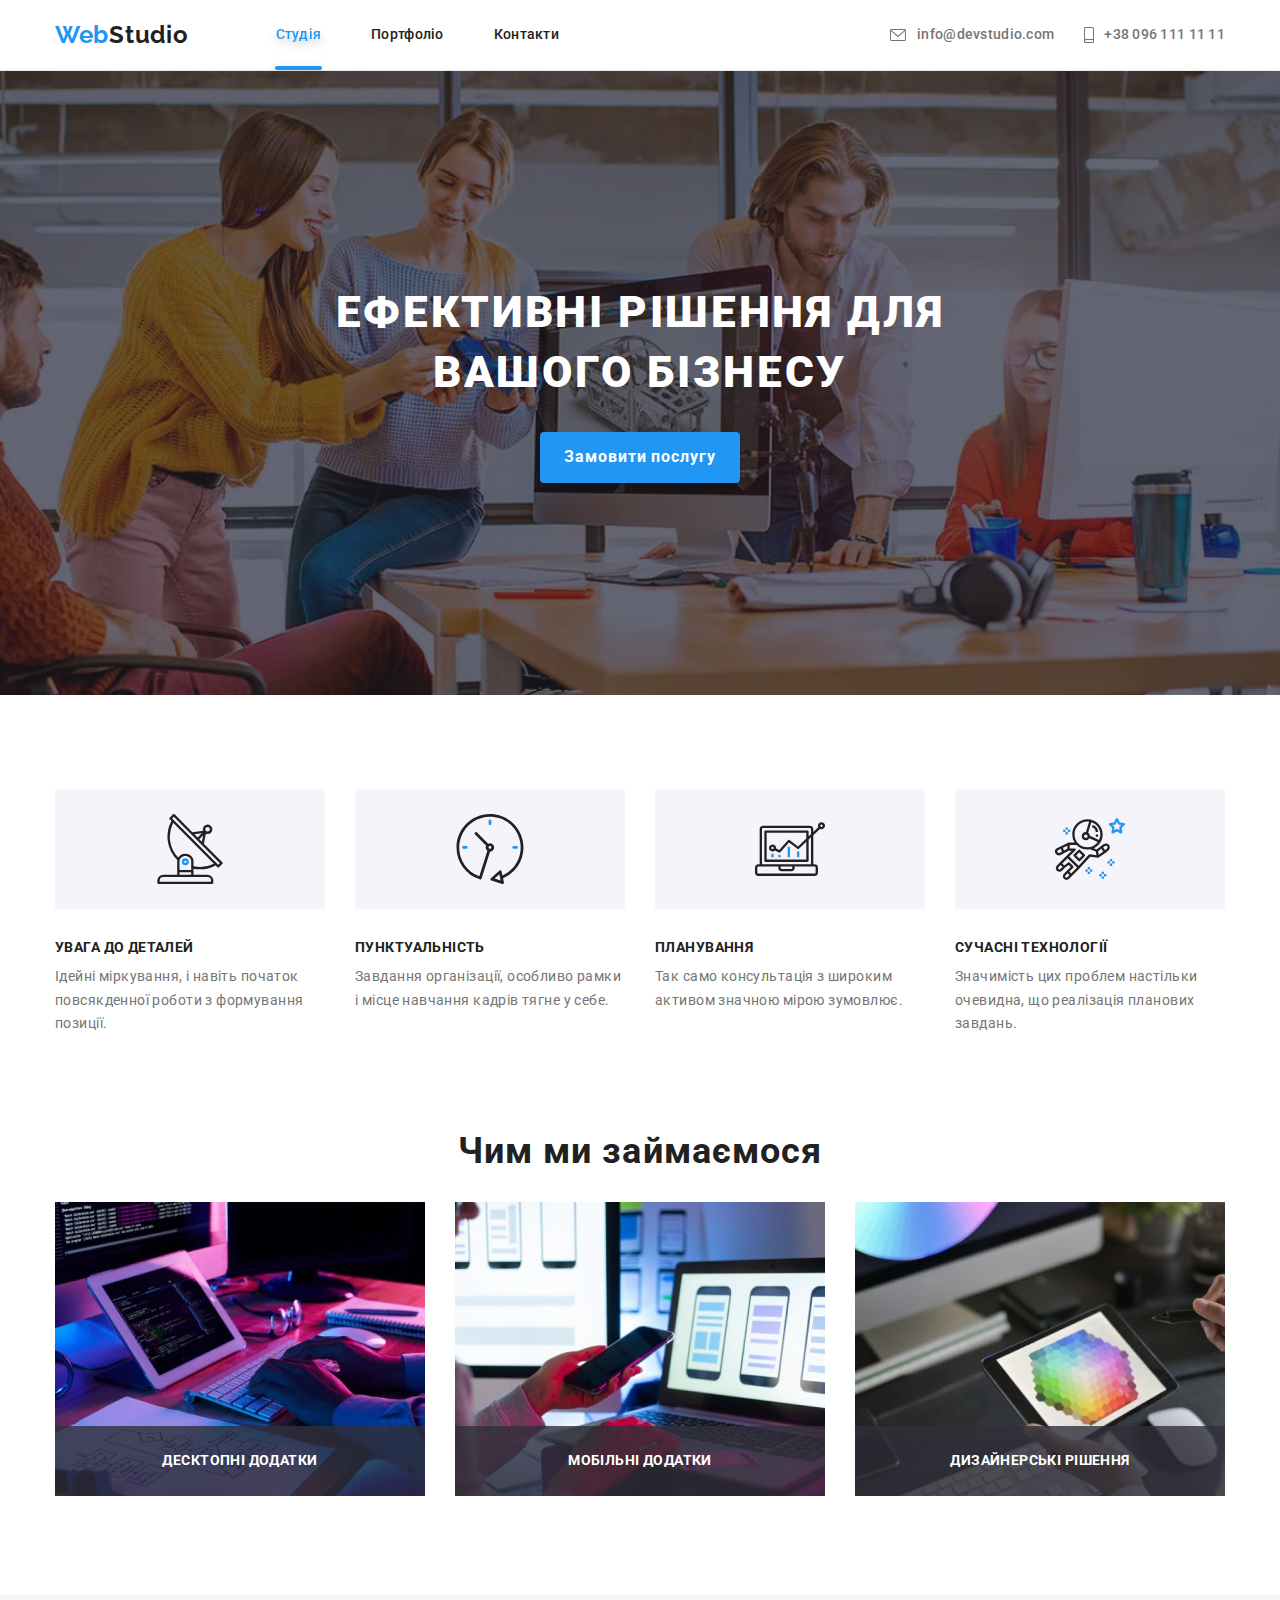
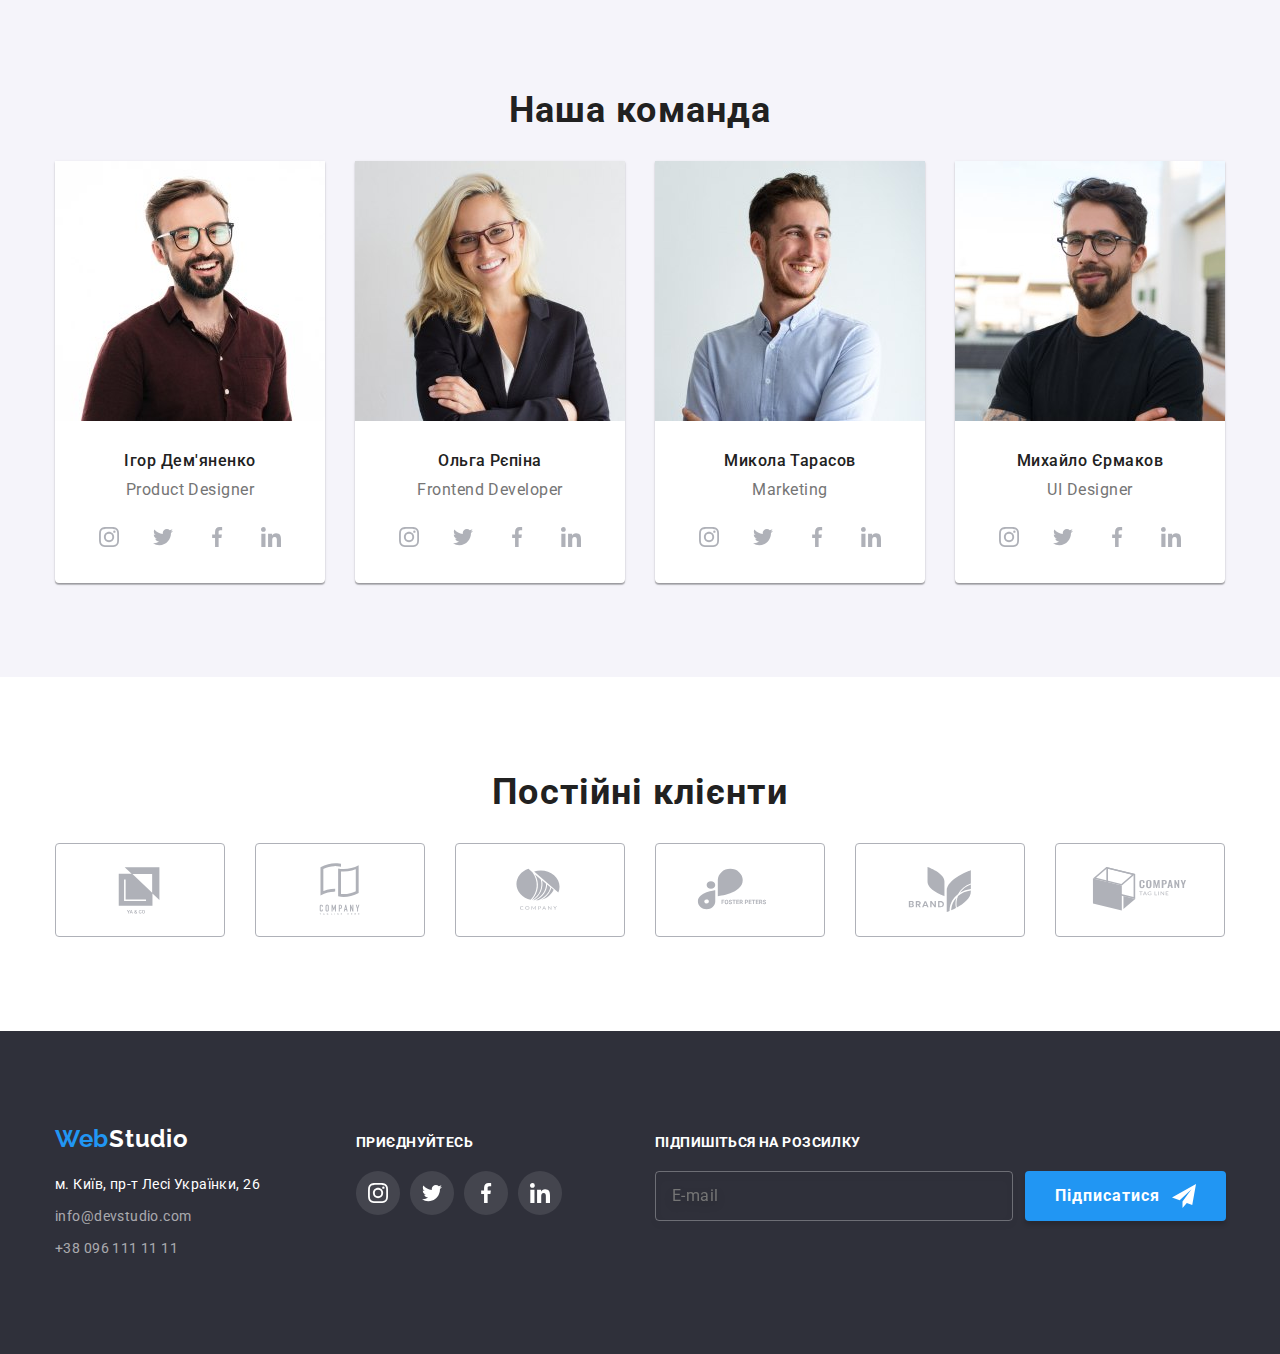
==== commit 179ced3a: "fix mistakes" ====
--- a/index.html
+++ b/index.html
@@ -21,7 +21,20 @@
           <span class="logo__start">Web</span
           ><span class="logo__end">Studio</span>
         </a>
-        <div class="menu-contacts__box" data-menu>
+        <div class="menu-contacts__box js-menu-container">
+          <button
+            type="button"
+            class="menu-btn menu-btn--close js-close-menu"
+            aria-expanded="false"
+          >
+            <svg width="40" height="40" aria-label="Кнопка мобільного меню">
+              <use
+                class="menu-btn__closed"
+                href="./images/icons.svg#close"
+              ></use>
+            </svg>
+          </button>
+
           <nav>
             <ul class="nav">
               <li>
@@ -49,9 +62,9 @@
               +38 096 111 11 11
             </a>
           </div>
-          <div class="">
-            <ul class="social-header">
-              <li>
+          <div class="social-header">
+            <ul class="social-list">
+              <li class="social-link__header">
                 <a
                   href="#"
                   target="_blank"
@@ -60,7 +73,7 @@
                   >Instagram</a
                 >
               </li>
-              <li>
+              <li class="social-link__header">
                 <a
                   href="#"
                   target="_blank"
@@ -69,7 +82,7 @@
                   >Twitter</a
                 >
               </li>
-              <li>
+              <li class="social-link__header">
                 <a
                   href="#"
                   target="_blank"
@@ -78,7 +91,7 @@
                   >Facebook</a
                 >
               </li>
-              <li>
+              <li class="social-link__header">
                 <a
                   href="#"
                   target="_blank"
@@ -92,12 +105,10 @@
         </div>
         <button
           type="button"
-          class="menu-btn"
+          class="menu-btn js-open-menu"
           aria-expanded="false"
-          data-menu-button
         >
           <svg width="40" height="40" aria-label="Кнопка мобільного меню">
-            <use class="menu-btn__closed" href="./images/icons.svg#close"></use>
             <use class="menu-btn__menu" href="./images/icons.svg#menu"></use>
           </svg>
         </button>
@@ -175,7 +186,11 @@
           <ul class="box about-list">
             <li class="about-list">
               <img
-                src="./images/imag1.jpg"
+                srcset="
+                  ./images/about/img1_lg@1x.jpg 1x,
+                  ./images/about/img1_lg@2x.jpg 2x
+                "
+                src="./images/about/img1_lg@1x.jpg"
                 alt="людина за комп'ютером"
                 width="370"
               />
@@ -185,7 +200,11 @@
             </li>
             <li class="about-list">
               <img
-                src="./images/imag2.jpg"
+                srcset="
+                  ./images/about/img2_lg@1x.jpg 1x,
+                  ./images/about/img2_lg@2x.jpg 2x
+                "
+                src="./images/about/img2_lg@1x.jpg"
                 alt="людина за комп'ютером"
                 width="370"
               />
@@ -195,7 +214,11 @@
             </li>
             <li class="about-list">
               <img
-                src="./images/imag3.jpg"
+                srcset="
+                  ./images/about/img3_lg@1x.jpg 1x,
+                  ./images/about/img3_lg@2x.jpg 2x
+                "
+                src="./images/about/img3_lg@1x.jpg"
                 alt="людина за комп'ютером"
                 width="370"
               />
@@ -212,7 +235,62 @@
           <h2 class="section__title">Наша команда</h2>
           <ul class="team__box">
             <li class="team__list">
-              <img src="./images/team1.jpg" alt="фото чоловіка" />
+              <picture>
+                <source
+                  media="(min-width:1200px)"
+                  srcset="
+                    ./images/team/img1_lg@1x.webp 1x,
+                    ./images/team/img1_lg@2x.webp 2x
+                  "
+                  type="imege/webp"
+                />
+                <source
+                  media="(min-width:1200px)"
+                  srcset="
+                    ./images/team/img1_lg@1x.jpg 1x,
+                    ./images/team/img1_lg@2x.jpg 2x
+                  "
+                  type="image/jpg"
+                />
+                <source
+                  media="(min-width:768px)"
+                  srcset="
+                    ./images/team/img1_md@1x.webp 1x,
+                    ./images/team/img1_md@2x.webp 2x
+                  "
+                  type="imege/webp"
+                />
+                <source
+                  media="(min-width:768px)"
+                  srcset="
+                    ./images/team/img1_md@1x.jpg 1x,
+                    ./images/team/img1_md@2x.jpg 2x
+                  "
+                  type="image/jpg"
+                />
+                <source
+                  media="(min-width:480px)"
+                  srcset="
+                    ./images/team/img1_sm@1x.webp 1x,
+                    ./images/team/img1_sm@2x.webp 2x
+                  "
+                  type="imege/webp"
+                />
+                <source
+                  media="(min-width:480px)"
+                  srcset="
+                    ./images/team/img1_sm@1x.jpg 1x,
+                    ./images/team/img1_sm@2x.jpg 2x
+                  "
+                  type="image/jpg"
+                />
+                <img
+                  src="./images/team/img1_md@1x.jpg"
+                  alt="фото чоловіка"
+                  width="450"
+                  height="460"
+                />
+              </picture>
               <h3 class="team__name">Ігор Дем'яненко</h3>
               <p class="team__text">Product Designer</p>
               <ul class="social-link__box">
@@ -267,7 +345,62 @@
               </ul>
             </li>
             <li class="team__list">
-              <img src="./images/team2.jpg" alt="фото жінки" />
+              <picture>
+                <source
+                  media="(min-width:1200px)"
+                  srcset="
+                    ./images/team/img2_lg@1x.webp 1x,
+                    ./images/team/img2_lg@2x.webp 2x
+                  "
+                  type="imege/webp"
+                />
+                <source
+                  media="(min-width:1200px)"
+                  srcset="
+                    ./images/team/img2_lg@1x.jpg 1x,
+                    ./images/team/img2_lg@2x.jpg 2x
+                  "
+                  type="image/jpg"
+                />
+                <source
+                  media="(min-width:768px)"
+                  srcset="
+                    ./images/team/img2_md@1x.webp 1x,
+                    ./images/team/img2_md@2x.webp 2x
+                  "
+                  type="imege/webp"
+                />
+                <source
+                  media="(min-width:768px)"
+                  srcset="
+                    ./images/team/img2_md@1x.jpg 1x,
+                    ./images/team/img2_md@2x.jpg 2x
+                  "
+                  type="image/jpg"
+                />
+                <source
+                  media="(min-width:480px)"
+                  srcset="
+                    ./images/team/img2_sm@1x.webp 1x,
+                    ./images/team/img2_sm@2x.webp 2x
+                  "
+                  type="imege/webp"
+                />
+                <source
+                  media="(min-width:480px)"
+                  srcset="
+                    ./images/team/img2_sm@1x.jpg 1x,
+                    ./images/team/img2_sm@2x.jpg 2x
+                  "
+                  type="image/jpg"
+                />
+                <img
+                  src="./images/team/img2_md@1x.jpg"
+                  alt="фото жінки"
+                  width="450"
+                  height="460"
+                />
+              </picture>
               <h3 class="team__name">Ольга Рєпіна</h3>
               <p class="team__text">Frontend Developer</p>
               <ul class="social-link__box">
@@ -322,7 +455,62 @@
               </ul>
             </li>
             <li class="team__list">
-              <img src="./images/team3.jpg" alt="фото чоловіка" />
+              <picture>
+                <source
+                  media="(min-width:1200px)"
+                  srcset="
+                    ./images/team/img3_lg@1x.webp 1x,
+                    ./images/team/img3_lg@2x.webp 2x
+                  "
+                  type="imege/webp"
+                />
+                <source
+                  media="(min-width:1200px)"
+                  srcset="
+                    ./images/team/img3_lg@1x.jpg 1x,
+                    ./images/team/img3_lg@2x.jpg 2x
+                  "
+                  type="image/jpg"
+                />
+                <source
+                  media="(min-width:768px)"
+                  srcset="
+                    ./images/team/img3_md@1x.webp 1x,
+                    ./images/team/img3_md@2x.webp 2x
+                  "
+                  type="imege/webp"
+                />
+                <source
+                  media="(min-width:768px)"
+                  srcset="
+                    ./images/team/img3_md@1x.jpg 1x,
+                    ./images/team/img3_md@2x.jpg 2x
+                  "
+                  type="image/jpg"
+                />
+                <source
+                  media="(min-width:480px)"
+                  srcset="
+                    ./images/team/img3_sm@1x.webp 1x,
+                    ./images/team/img3_sm@2x.webp 2x
+                  "
+                  type="imege/webp"
+                />
+                <source
+                  media="(min-width:480px)"
+                  srcset="
+                    ./images/team/img3_sm@1x.jpg 1x,
+                    ./images/team/img3_sm@2x.jpg 2x
+                  "
+                  type="image/jpg"
+                />
+                <img
+                  src="./images/team/img3_md@1x.jpg"
+                  alt="фото чоловіка"
+                  width="450"
+                  height="460"
+                />
+              </picture>
               <h3 class="team__name">Микола Тарасов</h3>
               <p class="team__text">Marketing</p>
               <ul class="social-link__box">
@@ -377,7 +565,62 @@
               </ul>
             </li>
             <li class="team__list">
-              <img src="./images/team4.jpg" alt="фото чоловіка" />
+              <picture>
+                <source
+                  media="(min-width:1200px)"
+                  srcset="
+                    ./images/team/img4_lg@1x.webp 1x,
+                    ./images/team/img4_lg@2x.webp 2x
+                  "
+                  type="imege/webp"
+                />
+                <source
+                  media="(min-width:1200px)"
+                  srcset="
+                    ./images/team/img4_lg@1x.jpg 1x,
+                    ./images/team/img4_lg@2x.jpg 2x
+                  "
+                  type="image/jpg"
+                />
+                <source
+                  media="(min-width:768px)"
+                  srcset="
+                    ./images/team/img4_md@1x.webp 1x,
+                    ./images/team/img4_md@2x.webp 2x
+                  "
+                  type="imege/webp"
+                />
+                <source
+                  media="(min-width:768px)"
+                  srcset="
+                    ./images/team/img4_md@1x.jpg 1x,
+                    ./images/team/img4_md@2x.jpg 2x
+                  "
+                  type="image/jpg"
+                />
+                <source
+                  media="(min-width:480px)"
+                  srcset="
+                    ./images/team/img4_sm@1x.webp 1x,
+                    ./images/team/img4_sm@2x.webp 2x
+                  "
+                  type="imege/webp"
+                />
+                <source
+                  media="(min-width:480px)"
+                  srcset="
+                    ./images/team/img4_sm@1x.jpg 1x,
+                    ./images/team/img4_sm@2x.jpg 2x
+                  "
+                  type="image/jpg"
+                />
+                <img
+                  src="./images/team/img4_md@1x.jpg"
+                  alt="фото чоловіка"
+                  width="450"
+                  height="460"
+                />
+              </picture>
               <h3 class="team__name">Михайло Єрмаков</h3>
               <p class="team__text">UI Designer</p>
               <ul class="social-link__box">
@@ -516,7 +759,7 @@
       </section>
     </main>
 
-    <footer>
+    <footer class="footer section">
       <div class="conteiner footer">
         <div class="logo-address">
           <a href="./index.html" class="logo">
--- a/css/main.min.css
+++ b/css/main.min.css
@@ -1 +1 @@
-html{box-sizing:border-box}*,*::before,*::after{box-sizing:inherit}html{-moz-tab-size:4;-o-tab-size:4;tab-size:4}html{line-height:1.15;-webkit-text-size-adjust:100%}body{margin:0}body{font-family:system-ui,-apple-system,"Segoe UI",Roboto,Helvetica,Arial,sans-serif,"Apple Color Emoji","Segoe UI Emoji"}hr{height:0;color:inherit}abbr[title]{-webkit-text-decoration:underline dotted;text-decoration:underline dotted}b,strong{font-weight:bolder}code,kbd,pre,samp{font-family:ui-monospace,SFMono-Regular,Consolas,"Liberation Mono",Menlo,monospace;font-size:1em}small{font-size:80%}sub,sup{font-size:75%;line-height:0;position:relative;vertical-align:baseline}sub{bottom:-0.25em}sup{top:-0.5em}table{text-indent:0;border-color:inherit}button,input,optgroup,select,textarea{font-family:inherit;font-size:100%;line-height:1.15;margin:0}button,select{text-transform:none}[type=button],[type=reset],[type=submit],button{-webkit-appearance:button}::-moz-focus-inner{border-style:none;padding:0}:-moz-focusring{outline:1px dotted ButtonText}:-moz-ui-invalid{box-shadow:none}legend{padding:0}progress{vertical-align:baseline}::-webkit-inner-spin-button,::-webkit-outer-spin-button{height:auto}[type=search]{-webkit-appearance:textfield;outline-offset:-2px}::-webkit-search-decoration{-webkit-appearance:none}::-webkit-file-upload-button{-webkit-appearance:button;font:inherit}summary{display:list-item}h1,h2,h3,h4,h5,h6,p{margin:0;padding:0}ul,ol{list-style:none;margin:0;padding:0}a{text-decoration:none;color:currentColor}button{cursor:pointer}img{display:block}body{font-family:"Roboto";background-color:#fff}.conteiner{margin-left:auto;margin-right:auto;padding-left:15px;padding-right:15px;padding-top:60px;padding-bottom:60px}@media screen and (min-width: 480px){.conteiner{width:480px}}@media screen and (min-width: 768px){.conteiner{width:768px}}@media screen and (min-width: 1200px){.conteiner{width:1200px;padding-top:94px;padding-bottom:94px}}.visually-hidden{position:absolute;width:1px;height:1px;margin:-1px;border:0;padding:0;white-space:nowrap;-webkit-clip-path:inset(100%);clip-path:inset(100%);clip:rect(0 0 0 0);overflow:hidden}.section__title{margin-bottom:30px;font-weight:700;font-size:36px;line-height:42px;text-align:center;letter-spacing:.03em;color:#212121}.logo{font-family:"Raleway";font-style:normal;font-weight:700;font-size:24px;line-height:1.16;letter-spacing:.03em}.logo__start{color:#2196f3}.logo__end{color:#212121}.logo__end.logo__end--footer{color:#fff}header{border-bottom:1px solid #ececec}.header{position:relative;display:flex;justify-content:space-between;align-items:center;padding-top:10px;padding-bottom:10px;background-color:#fff;font-weight:500;font-size:14px;line-height:1.14;letter-spacing:.02em}@media screen and (min-width: 768px){.header{padding-top:21px;padding-bottom:21px}}.menu-contacts__box{display:none}@media screen and (min-width: 768px){.menu-contacts__box{display:flex;margin-left:87px;justify-content:space-between;align-items:center;width:100%}}@media screen and (max-width: 767px){.menu-contacts__box.is-open{position:absolute;top:100%;left:0px;display:flex;flex-direction:column;width:100%;height:736px;padding:0 40px 48px 40px;background-color:#fff;z-index:999}}@media screen and (max-width: 767px){nav{margin-bottom:auto}}.nav{display:flex;gap:50px}@media screen and (max-width: 767px){.nav{flex-direction:column}}.nav__link{position:relative;padding-top:20px;padding-bottom:20px;text-decoration:none;color:#212121;filter:none;transition:filter 250ms cubic-bezier(0.4, 0, 0.2, 1),color 250ms cubic-bezier(0.4, 0, 0.2, 1)}@media screen and (max-width: 767px){.nav__link{font-weight:500;font-size:40px;line-height:47px;letter-spacing:.02em;color:#212121}}.nav__link:hover,.nav__link:focus,.nav__link.nav__link--active{filter:drop-shadow(0px 4px 4px rgba(0, 0, 0, 0.25));color:#2196f3;transition:filter 250ms cubic-bezier(0.4, 0, 0.2, 1),color 250ms cubic-bezier(0.4, 0, 0.2, 1)}.nav__link.nav__link--active::before{position:absolute;display:inline-block;content:"";width:105%;height:4px;left:-1px;top:67px;background:#2196f3;border-radius:2px}@media screen and (min-width: 1200px){.nav__link.nav__link--active::before{top:60px}}.contacts__icons{fill:currentColor;margin-right:10px;color:#757575;transition:fill 250ms cubic-bezier(0.4, 0, 0.2, 1)}.contacts__link:hover .contacts__icons,.contacts__link:focus .contacts__icons{fill:#2196f3;transition:fill 250ms cubic-bezier(0.4, 0, 0.2, 1)}@media screen and (max-width: 767px){.contacts__icons{display:none}}@media screen and (max-width: 767px){.contacts>a[href="tel:+380961111111"]{font-weight:500;font-size:34px;line-height:1.18;letter-spacing:.02em;color:#2196f3}}@media screen and (max-width: 767px){.contacts>a[href="mailto:info@devstudio.com"]{font-weight:500;font-size:24px;line-height:1.17;letter-spacing:.02em;color:#757575}}.contacts__link{display:flex;align-items:center;color:#757575;text-decoration:none;transition:color 250ms cubic-bezier(0.4, 0, 0.2, 1)}.contacts__link:hover,.contacts__link:focus{color:#2196f3;transition:color 250ms cubic-bezier(0.4, 0, 0.2, 1)}.contacts{display:flex;flex-direction:column;gap:10px}@media screen and (max-width: 767px){.contacts{flex-direction:column-reverse;margin-bottom:64px}}@media screen and (min-width: 1200px){.contacts{flex-direction:row;gap:30px}}.menu-btn{display:inline-flex;padding:0;margin:0;background-color:rgba(0,0,0,0);border:0}@media screen and (min-width: 768px){.menu-btn{display:none}}.menu-btn .menu-btn__closed{display:none}.menu-btn.is-open .menu-btn__menu{display:none}.menu-btn.is-open .menu-btn__closed{display:block}.social-header{display:flex;gap:20px;font-weight:500;font-size:18px;line-height:1.22;letter-spacing:.02em;color:#2196f3}@media screen and (min-width: 768px){.social-header{display:none}}.conteiner.bg-hero{display:flex;align-items:center;flex-direction:column;padding-top:118px;padding-bottom:118px;padding-left:60px;padding-right:60px;background-image:linear-gradient(rgba(47, 48, 58, 0.4), rgba(47, 48, 58, 0.4)),url(../../images/header-img-mobile.jpg);background-size:cover;background-repeat:no-repeat;background-position:center;background-color:#2f303a}@media screen and (min-width: 768px){.conteiner.bg-hero{background-image:linear-gradient(rgba(47, 48, 58, 0.4), rgba(47, 48, 58, 0.4)),url(../../images/header-img-tablet.jpg)}}@media screen and (min-width: 1200px){.conteiner.bg-hero{background-image:linear-gradient(rgba(47, 48, 58, 0.4), rgba(47, 48, 58, 0.4)),url(../../images/header-img-desktop.jpg)}}.hero h1{margin-bottom:30px;width:360px;font-weight:900;font-size:26px;line-height:1.62;text-align:center;letter-spacing:.06em;text-transform:uppercase;color:#fff}@media screen and (min-width: 1200px){.hero h1{width:696px;font-size:44px;line-height:1.36}}.hero-button{display:block;padding:10px 24px;margin-left:auto;margin-right:auto;background:#2196f3;box-shadow:0px 4px 4px rgba(0,0,0,.15);border-radius:4px;border:0;font-weight:700;font-size:16px;line-height:1.88;letter-spacing:.06em;color:#fff}.features-list{display:flex;flex-wrap:wrap;gap:30px}@media screen and (min-width: 1200px){.features>.conteiner{padding-bottom:0}}.features-list>li{width:100%}@media screen and (min-width: 768px){.features-list>li{width:calc((100% - 30px)/2)}}@media screen and (min-width: 1200px){.features-list>li{width:calc((100% - 90px)/4)}}.features-icon{display:flex;justify-content:center;align-items:center;margin-bottom:30px;height:120px;background:#f5f4fa}.features-title{margin-bottom:10px;font-weight:700;font-size:14px;line-height:16px;text-align:center;letter-spacing:.03em;text-transform:uppercase;color:#212121}@media screen and (min-width: 768px){.features-title{text-align:left}}.features-text{font-weight:400;font-size:14px;line-height:1.71;letter-spacing:.03em;color:#757575}.about{display:none;background:var(--header-beckground-color)}@media screen and (min-width: 1200px){.about{display:block}}.box.about-list{display:inline-flex}.about-list{position:relative;margin-right:30px;list-style-type:none}.about-tumb{position:absolute;display:flex;justify-content:center;align-items:center;width:100%;height:70px;left:0;bottom:0;background:rgba(47,48,58,.8)}.about-tumb-text{font-family:"Roboto";font-style:normal;font-weight:700;font-size:14px;line-height:1.14;letter-spacing:.03em;text-transform:uppercase;color:#fff}.about-list:last-child{margin-right:0}.about-titel{margin-bottom:50px;color:var(--titel-text-color);font-weight:700;font-size:36px;line-height:1.17;text-align:center;letter-spacing:.03em}.team{background-color:#f5f4fa}.team__box{display:flex;flex-wrap:wrap;gap:30px}.team__list{display:flex;flex-direction:column;align-items:center;padding-bottom:24px;width:100%;background:#fff;box-shadow:0px 1px 3px rgba(0,0,0,.12),0px 1px 1px rgba(0,0,0,.14),0px 2px 1px rgba(0,0,0,.2);border-radius:0px 0px 4px 4px}@media screen and (min-width: 768px){.team__list{width:calc((100% - 30px)/2)}}@media screen and (min-width: 1200px){.team__list{width:calc((100% - 90px)/4)}}.team__list>img{width:100%;margin-bottom:30px;-o-object-fit:cover;object-fit:cover}.team__name{margin-bottom:10px;font-weight:500;font-size:16px;line-height:1.19;text-align:center;letter-spacing:.03em;color:#212121}.team__text{margin-bottom:16px;font-weight:400;font-size:16px;line-height:1.19;text-align:center;letter-spacing:.03em;color:#757575}.social-link__box{display:flex;gap:10px}.social-link__link{display:flex;justify-content:center;align-items:center;width:44px;height:44px;border-radius:50%;background-color:inherit;transition:fill 250ms cubic-bezier(0.4, 0, 0.2, 1),background-color 250ms cubic-bezier(0.4, 0, 0.2, 1)}.social-link__link:hover,.social-link__link:focus{fill:#fff;background-color:#2196f3;transition:fill 250ms cubic-bezier(0.4, 0, 0.2, 1),background-color 250ms cubic-bezier(0.4, 0, 0.2, 1)}.social-link__link--light{fill:#afb1b8}.social-link__link--dark{fill:#fff;background-color:rgba(255,255,255,.1)}.social-link__icons{width:20px;height:20px}.clients__box{display:flex;flex-wrap:wrap;gap:30px}.clients__box>li{width:calc((100% - 30px)/2)}@media screen and (min-width: 768px){.clients__box>li{width:calc((100% - 60px)/3)}}@media screen and (min-width: 768px){.clients__box>li{width:calc((100% - 150px)/6)}}.clients__link{display:flex;justify-content:center;align-items:center;padding-bottom:16px;padding-top:16px;fill:#afb1b8;border:1px solid #afb1b8;border-radius:4px;transition:fill 250ms cubic-bezier(0.4, 0, 0.2, 1),border 250ms cubic-bezier(0.4, 0, 0.2, 1)}.clients__link:hover,.clients__link:focus{fill:#2196f3;border:1px solid #2196f3;transition:fill 250ms cubic-bezier(0.4, 0, 0.2, 1),border 250ms cubic-bezier(0.4, 0, 0.2, 1)}.clients-icon{width:106px;height:60px}footer{background-color:#2f303a}.footer{display:flex;flex-direction:column;gap:60px}@media screen and (min-width: 768px){.footer{flex-direction:row;flex-wrap:wrap;justify-content:space-around;align-items:baseline}}@media screen and (min-width: 1200px){.footer{flex-direction:row;flex-wrap:nowrap;justify-content:flex-start;align-items:baseline;gap:0px}}.footer .logo{margin-bottom:20px}.logo-address{display:flex;flex-direction:column;align-items:center}@media screen and (min-width: 1200px){.logo-address{margin-right:70px;align-items:start}}.address{display:flex;flex-direction:column;align-items:center;gap:8px}@media screen and (min-width: 1200px){.address>li{width:231px}}.address__link{font-weight:400;font-size:14px;line-height:1.71;text-align:center;letter-spacing:.03em;color:#fff;transition:color 250ms cubic-bezier(0.4, 0, 0.2, 1)}.address__link:hover,.address__link:focus{color:#2196f3;transition:color 250ms cubic-bezier(0.4, 0, 0.2, 1)}.address__link--mail-tel{color:rgba(255,255,255,.6)}.invite{display:flex;flex-direction:column;align-items:center}@media screen and (min-width: 1200px){.invite{align-items:flex-start}}.invite__title{margin-bottom:20px;font-weight:700;font-size:14px;line-height:1.14;text-align:center;letter-spacing:.03em;text-transform:uppercase;color:#fff}@media screen and (min-width: 480px)and (max-width: 1199px){.subscribe{width:450px}}@media screen and (min-width: 1200px){.subscribe{margin-left:auto}}.subscribe-form{display:flex;flex-direction:column;align-items:center;gap:20px}@media screen and (max-width: 1199px){.subscribe-form{max-width:450px}}@media screen and (min-width: 1200px){.subscribe-form{width:570px;flex-direction:row;gap:12px;align-items:flex-end}}.email-sub{width:100%}.email-subscribe{display:flex;flex-direction:column;width:100%;font-weight:700;font-size:14px;line-height:1.14;text-align:center;letter-spacing:.03em;text-transform:uppercase;color:#fff}@media screen and (min-width: 1200px){.email-subscribe{display:inline}}.email-subscribe__title{margin-bottom:20px;display:inline-block}.email-subscribe__input{max-width:450px;padding:15px 16px;font-weight:400;font-size:16px;line-height:1.25x;letter-spacing:.03em;color:rgba(255,255,255,.6);background-color:rgba(0,0,0,0);border:1px solid rgba(255,255,255,.3);filter:drop-shadow(0px 4px 4px rgba(0, 0, 0, 0.15));border-radius:4px;transition:border 250ms cubic-bezier(0.4, 0, 0.2, 1)}.email-subscribe__input ::-moz-placeholder{color:rgba(255,255,255,.6)}.email-subscribe__input :-ms-input-placeholder{color:rgba(255,255,255,.6)}.email-subscribe__input ::placeholder{color:rgba(255,255,255,.6)}.email-subscribe__input:hover,.email-subscribe__input:focus{border:1px solid #2196f3;outline:none;transition:border 250ms cubic-bezier(0.4, 0, 0.2, 1)}@media screen and (min-width: 1200px){.email-subscribe__input{width:358px}}.footer-button{display:flex;align-items:center;justify-content:center;gap:12px;padding:10px 30px;font-weight:700;font-size:16px;line-height:1.88;letter-spacing:.06em;color:#fff;background-color:#2196f3;box-shadow:0px 4px 4px rgba(0,0,0,.15);border-radius:4px;border:0}.box-filters{display:flex;flex-wrap:wrap;gap:15px 8px;margin-bottom:40px}@media screen and (max-width: 767px){.box-filters>li:nth-child(3){margin-right:15px}}@media screen and (min-width: 768px){.box-filters{flex-wrap:nowrap;justify-content:center;gap:0px 8px;margin-bottom:30px}}.filters{display:flex;align-items:center;justify-content:center;outline:4 px solid tomato;min-width:73px;padding:6px 22px;background:#f5f4fa;border-radius:4px;border:0;font-weight:500;font-size:16px;line-height:1.62;letter-spacing:.03em;color:#212121;transition:background 250ms cubic-bezier(0.4, 0, 0.2, 1),color 250ms cubic-bezier(0.4, 0, 0.2, 1),box-shadow 250ms cubic-bezier(0.4, 0, 0.2, 1)}.filters:hover,.filters:focus{background:#2196f3;color:#fff;box-shadow:0px 3px 1px rgba(0,0,0,.1),0px 1px 2px rgba(0,0,0,.08),0px 2px 2px rgba(0,0,0,.12);border-radius:4px;transition:background 250ms cubic-bezier(0.4, 0, 0.2, 1),color 250ms cubic-bezier(0.4, 0, 0.2, 1),box-shadow 250ms cubic-bezier(0.4, 0, 0.2, 1)}.box-working{display:flex;flex-wrap:wrap;gap:30px}.portfolio-list{width:100%;box-shadow:none;transition:box-shadow 250ms cubic-bezier(0.4, 0, 0.2, 1)}@media screen and (min-width: 768px){.portfolio-list{width:calc((100% - 30px)/2)}}@media screen and (min-width: 1200px){.portfolio-list{width:calc((100% - 60px)/3)}}.portfolio-list:hover,.portfolio-list:focus{box-shadow:0px 1px 1px rgba(0,0,0,.12),0px 4px 4px rgba(0,0,0,.06),1px 4px 6px rgba(0,0,0,.16);transition:box-shadow 250ms cubic-bezier(0.4, 0, 0.2, 1)}.working-trump{position:relative;overflow:hidden;width:100%}.working-trump-box{position:absolute;display:flex;align-items:center;justify-content:center;top:0;right:0;width:100%;height:100%;transform:translateY(101%);transition:transform 250ms cubic-bezier(0.4, 0, 0.2, 1);background-color:rgba(33,150,243,.9)}.portfolio-link:hover .working-trump-box,.portfolio-link:focus .working-trump-box{transform:translateY(0);transition:transform 250ms cubic-bezier(0.4, 0, 0.2, 1)}.working-trump>img{width:100%}.working-trump-text{display:inline-block;margin-top:auto;margin-bottom:auto;width:calc(100% - 48px);font-weight:400;font-size:18px;line-height:1.56;letter-spacing:.03em;color:#fff}.person{padding:20px 24px}.working-title{margin-bottom:4px;font-weight:700;font-size:18px;line-height:2;letter-spacing:.06em;color:#212121}.working-text{font-weight:400;font-size:16px;line-height:1.88;letter-spacing:.03em;color:#757575}.backdrop{position:fixed;top:0;left:0;width:100%;height:100%;padding:15px;opacity:1;overflow-y:scroll;background-color:rgba(0,0,0,.2);transition:opacity 250ms cubic-bezier(0.4, 0, 0.2, 1)}.backdrop.is-hidden{opacity:0;pointer-events:none;transition:opacity 250ms cubic-bezier(0.4, 0, 0.2, 1)}.modal{position:relative;padding:40px;max-width:450px;left:50%;transform:translateX(-50%);width:100%;background:#fff;box-shadow:0px 1px 3px rgba(0,0,0,.12),0px 1px 1px rgba(0,0,0,.14),0px 2px 1px rgba(0,0,0,.2);border-radius:4px}@media screen and (min-width: 480px)and (min-height: 609px){.modal{position:absolute;top:50%;left:50%;transform:translate(-50%, -50%);width:450px}}@media screen and (min-width: 1200px){.modal{width:528px}}.btn-exit-modal{position:absolute;top:8px;right:8px;display:flex;align-items:center;justify-content:center;width:30px;height:30px;border:1px solid rgba(0,0,0,.1);border-radius:50%;background-color:#fff;fill:#000;transition:fill 250ms cubic-bezier(0.4, 0, 0.2, 1)}.btn-exit-modal:hover,.btn-exit-modal:focus{fill:#2196f3;transition:fill 250ms cubic-bezier(0.4, 0, 0.2, 1)}.modal-form{display:flex;flex-direction:column}.modal-form>b{font-weight:700;font-size:20px;line-height:1.5;text-align:center;letter-spacing:.03em;color:#212121}.form-box{position:relative;display:flex;flex-direction:column;gap:4px;outline:none;margin-bottom:10px;font-weight:400;font-size:12px;line-height:1.17;letter-spacing:.01em;color:#757575}.modal-input{width:100%;padding-top:12px;padding-right:12px;padding-bottom:12px;padding-left:42px;outline:none;border:1px solid rgba(33,33,33,.2);border-radius:4px;transition:border 250ms cubic-bezier(0.4, 0, 0.2, 1)}.modal-input:hover,.modal-input:focus{border:1px solid #2196f3;transition:border 250ms cubic-bezier(0.4, 0, 0.2, 1)}.form-icon{position:absolute;top:50%;left:12px;fill:#212121;transition:fill 250ms cubic-bezier(0.4, 0, 0.2, 1)}.form-box:hover .form-icon,.form-box:focus-within .form-icon{fill:#2196f3;transition:fill 250ms cubic-bezier(0.4, 0, 0.2, 1)}.form-box.comment{margin-bottom:20px}#comment{padding:12px;outline:none;height:120px;resize:none;border:1px solid rgba(33,33,33,.2);border-radius:4px;transition:border 250ms cubic-bezier(0.4, 0, 0.2, 1)}#comment:hover,#comment:focus{border:1px solid #2196f3;transition:border 250ms cubic-bezier(0.4, 0, 0.2, 1)}.agreement-box{position:relative;display:flex;margin-bottom:30px;font-weight:400;font-size:12px;line-height:1.17;letter-spacing:.03em;color:#757575}@media screen and (min-width: 1200px){.agreement-box{font-size:14px;line-height:1.71;justify-content:center}}.agreement-box a{color:#2196f3;-webkit-text-decoration-line:underline;text-decoration-line:underline}.checkbox-agree{opacity:0;margin-right:8px}.agree-icon{position:absolute;width:16px;height:15px;top:0px;left:0px;background-image:url(../../images/sdascsadcfasfcsac.svg)}.checkbox-agree:checked+.agree-icon{background-image:url(../../images/icon-check.svg)}@media screen and (min-width: 1200px){.agree-icon{top:3px;left:22px}}.modal-button{padding:10px 24px;min-width:200px;margin-left:auto;margin-right:auto;background:#2196f3;box-shadow:0px 4px 4px rgba(0,0,0,.15);border-radius:4px;border:none;font-weight:700;font-size:16px;line-height:1.88;letter-spacing:.06em;color:#fff}/*# sourceMappingURL=main.min.css.map */+html{box-sizing:border-box}*,*::before,*::after{box-sizing:inherit}html{-moz-tab-size:4;-o-tab-size:4;tab-size:4}html{line-height:1.15;-webkit-text-size-adjust:100%}body{margin:0}body{font-family:system-ui,-apple-system,"Segoe UI",Roboto,Helvetica,Arial,sans-serif,"Apple Color Emoji","Segoe UI Emoji"}hr{height:0;color:inherit}abbr[title]{-webkit-text-decoration:underline dotted;text-decoration:underline dotted}b,strong{font-weight:bolder}code,kbd,pre,samp{font-family:ui-monospace,SFMono-Regular,Consolas,"Liberation Mono",Menlo,monospace;font-size:1em}small{font-size:80%}sub,sup{font-size:75%;line-height:0;position:relative;vertical-align:baseline}sub{bottom:-0.25em}sup{top:-0.5em}table{text-indent:0;border-color:inherit}button,input,optgroup,select,textarea{font-family:inherit;font-size:100%;line-height:1.15;margin:0}button,select{text-transform:none}[type=button],[type=reset],[type=submit],button{-webkit-appearance:button}::-moz-focus-inner{border-style:none;padding:0}:-moz-focusring{outline:1px dotted ButtonText}:-moz-ui-invalid{box-shadow:none}legend{padding:0}progress{vertical-align:baseline}::-webkit-inner-spin-button,::-webkit-outer-spin-button{height:auto}[type=search]{-webkit-appearance:textfield;outline-offset:-2px}::-webkit-search-decoration{-webkit-appearance:none}::-webkit-file-upload-button{-webkit-appearance:button;font:inherit}summary{display:list-item}h1,h2,h3,h4,h5,h6,p{margin:0;padding:0}ul,ol{list-style:none;margin:0;padding:0}a{text-decoration:none;color:currentColor;font-style:normal}button{cursor:pointer}img{display:block}img{max-width:100%;height:auto;-o-object-fit:cover;object-fit:cover;-o-object-position:center;object-position:center}body{font-family:"Roboto";background-color:#fff}.conteiner{margin-left:auto;margin-right:auto;padding-left:15px;padding-right:15px}@media screen and (min-width: 480px){.conteiner{width:480px}}@media screen and (min-width: 768px){.conteiner{width:768px}}@media screen and (min-width: 1200px){.conteiner{width:1200px}}.section{padding-top:60px;padding-bottom:60px}@media screen and (min-width: 1200px){.section{padding-top:94px;padding-bottom:94px}}.visually-hidden{position:absolute;width:1px;height:1px;margin:-1px;border:0;padding:0;white-space:nowrap;-webkit-clip-path:inset(100%);clip-path:inset(100%);clip:rect(0 0 0 0);overflow:hidden}.section__title{margin-bottom:30px;font-weight:700;font-size:36px;line-height:42px;text-align:center;letter-spacing:.03em;color:#212121}.logo{font-family:"Raleway";font-style:normal;font-weight:700;font-size:24px;line-height:1.16;letter-spacing:.03em}.logo__start{color:#2196f3}.logo__end{color:#212121}.logo__end.logo__end--footer{color:#fff}header{border-bottom:1px solid #ececec}.header{display:flex;justify-content:space-between;align-items:center;padding-top:10px;padding-bottom:10px;background-color:#fff;font-weight:500;font-size:14px;line-height:1.14;letter-spacing:.02em}@media screen and (min-width: 768px){.header{padding-top:21px;padding-bottom:21px}}.menu-contacts__box{display:none}@media screen and (min-width: 768px){.menu-contacts__box{display:flex;margin-left:87px;justify-content:space-between;align-items:center;width:100%}}.menu-btn.menu-btn--close{position:fixed;top:10px;right:15px}@media screen and (max-width: 767px){.menu-contacts__box.is-open{position:fixed;top:0;left:0;display:flex;flex-direction:column;width:100%;height:100%;padding:48px 40px 48px 40px;background-color:#fff;z-index:999;overflow-y:scroll}}@media screen and (max-width: 767px){nav{margin-bottom:auto}}.nav{display:flex;gap:50px}@media screen and (max-width: 767px){.nav{flex-direction:column}}.nav__link{position:relative;padding-top:20px;padding-bottom:20px;text-decoration:none;color:#212121;filter:none;transition:filter 250ms cubic-bezier(0.4, 0, 0.2, 1),color 250ms cubic-bezier(0.4, 0, 0.2, 1)}@media screen and (max-width: 767px){.nav__link{font-weight:500;font-size:40px;line-height:47px;letter-spacing:.02em;color:#212121}}.nav__link:hover,.nav__link:focus,.nav__link.nav__link--active{filter:drop-shadow(0px 4px 4px rgba(0, 0, 0, 0.25));color:#2196f3;transition:filter 250ms cubic-bezier(0.4, 0, 0.2, 1),color 250ms cubic-bezier(0.4, 0, 0.2, 1)}.nav__link.nav__link--active::before{position:absolute;display:inline-block;content:"";width:105%;height:4px;left:-1px;top:67px;background:#2196f3;border-radius:2px}@media screen and (min-width: 1200px){.nav__link.nav__link--active::before{top:60px}}.contacts__icons{fill:currentColor;margin-right:10px;color:#757575;transition:fill 250ms cubic-bezier(0.4, 0, 0.2, 1)}.contacts__link:hover .contacts__icons,.contacts__link:focus .contacts__icons{fill:#2196f3;transition:fill 250ms cubic-bezier(0.4, 0, 0.2, 1)}@media screen and (max-width: 767px){.contacts__icons{display:none}}@media screen and (max-width: 767px){.contacts>a[href="tel:+380961111111"]{font-weight:500;font-size:34px;line-height:1.18;letter-spacing:.02em;color:#2196f3}}@media screen and (max-width: 767px){.contacts>a[href="mailto:info@devstudio.com"]{font-weight:500;font-size:24px;line-height:1.17;letter-spacing:.02em;color:#757575}}.contacts__link{display:flex;align-items:center;color:#757575;text-decoration:none;transition:color 250ms cubic-bezier(0.4, 0, 0.2, 1)}.contacts__link:hover,.contacts__link:focus{color:#2196f3;transition:color 250ms cubic-bezier(0.4, 0, 0.2, 1)}.contacts{display:flex;flex-direction:column;gap:10px}@media screen and (max-width: 767px){.contacts{flex-direction:column-reverse;margin-bottom:64px}}@media screen and (min-width: 1200px){.contacts{flex-direction:row;gap:30px}}.menu-btn{display:flex;padding:0;margin:0;background-color:rgba(0,0,0,0);border:0}@media screen and (min-width: 768px){.menu-btn{display:none}}@media screen and (min-width: 768px){.social-header{display:none}}.social-list{display:flex;flex-wrap:wrap;gap:20px;font-weight:500;font-size:18px;line-height:1.22;letter-spacing:.02em;color:#2196f3}@media screen and (min-width: 768px){.social-list{display:none}}.social-link__header{position:relative}.social-link__header:not(:last-child) a::after{content:"";position:absolute;top:0px;right:-11px;border-left:1px solid rgba(33,33,33,.2);width:0px;height:22px}.conteiner.bg-hero{display:flex;align-items:center;flex-direction:column;padding-top:118px;padding-bottom:118px;padding-left:60px;padding-right:60px}.hero.section{max-width:480px;margin-left:auto;margin-right:auto;background-size:cover;background-repeat:no-repeat;background-position:center;background-color:#2f303a;background-image:linear-gradient(rgba(47, 48, 58, 0.4), rgba(47, 48, 58, 0.4)),url(../images/hero/img_sm@1x.jpg)}@media(min-device-pixel-ratio: 2),(-webkit-min-device-pixel-ratio: 2),(min-resolution: 192dpi),(min-resolution: 2dppx){.hero.section{background-image:linear-gradient(rgba(47, 48, 58, 0.4), rgba(47, 48, 58, 0.4)),url(../images/hero/img_sm@2x.jpg)}}@media screen and (min-width: 768px){.hero.section{max-width:768px;background-image:linear-gradient(rgba(47, 48, 58, 0.4), rgba(47, 48, 58, 0.4)),url(../images/hero/img_md@1x.jpg)}}@media screen and (min-width: 768px)and (min-device-pixel-ratio: 2),screen and (min-width: 768px)and (-webkit-min-device-pixel-ratio: 2),screen and (min-width: 768px)and (min-resolution: 192dpi),screen and (min-width: 768px)and (min-resolution: 2dppx){.hero.section{background-image:linear-gradient(rgba(47, 48, 58, 0.4), rgba(47, 48, 58, 0.4)),url(../images/hero/img_md@2x.jpg)}}@media screen and (min-width: 1200px){.hero.section{max-width:1600px;background-image:linear-gradient(rgba(47, 48, 58, 0.4), rgba(47, 48, 58, 0.4)),url(../images/hero/img_lg@1x.jpg)}}@media screen and (min-width: 1200px)and (min-device-pixel-ratio: 2),screen and (min-width: 1200px)and (-webkit-min-device-pixel-ratio: 2),screen and (min-width: 1200px)and (min-resolution: 192dpi),screen and (min-width: 1200px)and (min-resolution: 2dppx){.hero.section{background-image:linear-gradient(rgba(47, 48, 58, 0.4), rgba(47, 48, 58, 0.4)),url(../images/hero/img_lg@2x.jpg)}}.hero h1{margin-bottom:30px;max-width:360px;font-weight:900;font-size:26px;line-height:1.62;text-align:center;letter-spacing:.06em;text-transform:uppercase;color:#fff}@media screen and (min-width: 1200px){.hero h1{max-width:696px;font-size:44px;line-height:1.36}}.hero-button{display:block;padding:10px 24px;margin-left:auto;margin-right:auto;background:#2196f3;box-shadow:0px 4px 4px rgba(0,0,0,.15);border-radius:4px;border:0;font-weight:700;font-size:16px;line-height:1.88;letter-spacing:.06em;color:#fff}.features-list{display:flex;flex-wrap:wrap;gap:30px}@media screen and (min-width: 1200px){.features.section{padding-bottom:0}}.features-list>li{width:100%}@media screen and (min-width: 768px){.features-list>li{width:calc((100% - 30px)/2)}}@media screen and (min-width: 1200px){.features-list>li{width:calc((100% - 90px)/4)}}.features-icon{display:flex;justify-content:center;align-items:center;margin-bottom:30px;height:120px;background:#f5f4fa}.features-title{margin-bottom:10px;font-weight:700;font-size:14px;line-height:16px;text-align:center;letter-spacing:.03em;text-transform:uppercase;color:#212121}@media screen and (min-width: 768px){.features-title{text-align:left}}.features-text{font-weight:400;font-size:14px;line-height:1.71;letter-spacing:.03em;color:#757575}.about{display:none;background:var(--header-beckground-color)}@media screen and (min-width: 1200px){.about{display:block}}.box.about-list{display:inline-flex}.about-list{position:relative;margin-right:30px;list-style-type:none}.about-tumb{position:absolute;display:flex;justify-content:center;align-items:center;width:100%;height:70px;left:0;bottom:0;background:rgba(47,48,58,.8)}.about-tumb-text{font-family:"Roboto";font-style:normal;font-weight:700;font-size:14px;line-height:1.14;letter-spacing:.03em;text-transform:uppercase;color:#fff}.about-list:last-child{margin-right:0}.about-titel{margin-bottom:50px;color:var(--titel-text-color);font-weight:700;font-size:36px;line-height:1.17;text-align:center;letter-spacing:.03em}.team{background-color:#f5f4fa}.team__box{display:flex;flex-wrap:wrap;gap:30px}.team__list{display:flex;flex-direction:column;align-items:center;padding-bottom:24px;width:100%;background:#fff;box-shadow:0px 1px 3px rgba(0,0,0,.12),0px 1px 1px rgba(0,0,0,.14),0px 2px 1px rgba(0,0,0,.2);border-radius:0px 0px 4px 4px}@media screen and (min-width: 768px){.team__list{width:calc((100% - 30px)/2)}}@media screen and (min-width: 1200px){.team__list{width:calc((100% - 90px)/4)}}.team__list>picture{width:100%;margin-bottom:30px;-o-object-fit:cover;object-fit:cover}.team__name{margin-bottom:10px;font-weight:500;font-size:16px;line-height:1.19;text-align:center;letter-spacing:.03em;color:#212121}.team__text{margin-bottom:16px;font-weight:400;font-size:16px;line-height:1.19;text-align:center;letter-spacing:.03em;color:#757575}.social-link__box{display:flex;gap:10px}.social-link__link{display:flex;justify-content:center;align-items:center;width:44px;height:44px;border-radius:50%;background-color:inherit;transition:fill 250ms cubic-bezier(0.4, 0, 0.2, 1),background-color 250ms cubic-bezier(0.4, 0, 0.2, 1)}.social-link__link:hover,.social-link__link:focus{fill:#fff;background-color:#2196f3;transition:fill 250ms cubic-bezier(0.4, 0, 0.2, 1),background-color 250ms cubic-bezier(0.4, 0, 0.2, 1)}.social-link__link--light{fill:#afb1b8}.social-link__link--dark{fill:#fff;background-color:rgba(255,255,255,.1)}.social-link__icons{width:20px;height:20px}@media screen and (max-width: 767.98px){.section.clients{padding-bottom:41px}}.clients__box{display:flex;flex-wrap:wrap;gap:30px}.clients__box>li{width:calc((100% - 30px)/2)}@media screen and (min-width: 768px){.clients__box>li{width:calc((100% - 60px)/3)}}@media screen and (min-width: 1200px){.clients__box>li{width:calc((100% - 150px)/6)}}.clients__link{display:flex;justify-content:center;align-items:center;padding-bottom:16px;padding-top:16px;fill:#afb1b8;border:1px solid #afb1b8;border-radius:4px;transition:fill 250ms cubic-bezier(0.4, 0, 0.2, 1),border 250ms cubic-bezier(0.4, 0, 0.2, 1)}.clients__link:hover,.clients__link:focus{fill:#2196f3;border:1px solid #2196f3;transition:fill 250ms cubic-bezier(0.4, 0, 0.2, 1),border 250ms cubic-bezier(0.4, 0, 0.2, 1)}.clients-icon{width:106px;height:60px}footer{background-color:#2f303a}.footer.conteiner{display:flex;flex-direction:column;gap:60px}@media screen and (min-width: 768px){.footer.conteiner{flex-direction:row;flex-wrap:wrap;justify-content:space-around;align-items:baseline}}@media screen and (min-width: 1200px){.footer.conteiner{flex-direction:row;flex-wrap:nowrap;justify-content:flex-start;align-items:baseline;gap:0px}}.footer .logo{margin-bottom:20px}.logo-address{display:flex;flex-direction:column;align-items:center}@media screen and (min-width: 1200px){.logo-address{margin-right:70px;align-items:start}}.address{display:flex;flex-direction:column;align-items:center;gap:8px}@media screen and (min-width: 1200px){.address>li{width:231px}}.address__link{font-weight:400;font-size:14px;line-height:1.71;text-align:center;letter-spacing:.03em;color:#fff;transition:color 250ms cubic-bezier(0.4, 0, 0.2, 1)}.address__link:hover,.address__link:focus{color:#2196f3;transition:color 250ms cubic-bezier(0.4, 0, 0.2, 1)}.address__link--mail-tel{color:rgba(255,255,255,.6)}.invite{display:flex;flex-direction:column;align-items:center}@media screen and (min-width: 1200px){.invite{align-items:flex-start}}.invite__title{margin-bottom:20px;font-weight:700;font-size:14px;line-height:1.14;text-align:center;letter-spacing:.03em;text-transform:uppercase;color:#fff}@media screen and (min-width: 480px)and (max-width: 1199px){.subscribe{width:450px}}@media screen and (min-width: 1200px){.subscribe{margin-left:auto}}.subscribe-form{display:flex;flex-direction:column;align-items:center;gap:20px}@media screen and (max-width: 1199px){.subscribe-form{max-width:450px}}@media screen and (min-width: 1200px){.subscribe-form{width:570px;flex-direction:row;gap:12px;align-items:flex-end}}.email-sub{width:100%}.email-subscribe{display:flex;flex-direction:column;width:100%;font-weight:700;font-size:14px;line-height:1.14;text-align:center;letter-spacing:.03em;text-transform:uppercase;color:#fff}@media screen and (min-width: 1200px){.email-subscribe{display:inline}}.email-subscribe__title{margin-bottom:20px;display:inline-block}.email-subscribe__input{max-width:450px;padding:15px 16px;font-weight:400;font-size:16px;line-height:1.25x;letter-spacing:.03em;color:rgba(255,255,255,.6);background-color:rgba(0,0,0,0);border:1px solid rgba(255,255,255,.3);filter:drop-shadow(0px 4px 4px rgba(0, 0, 0, 0.15));border-radius:4px;transition:border 250ms cubic-bezier(0.4, 0, 0.2, 1)}.email-subscribe__input ::-moz-placeholder{color:rgba(255,255,255,.6)}.email-subscribe__input :-ms-input-placeholder{color:rgba(255,255,255,.6)}.email-subscribe__input ::placeholder{color:rgba(255,255,255,.6)}.email-subscribe__input:hover,.email-subscribe__input:focus{border:1px solid #2196f3;outline:none;transition:border 250ms cubic-bezier(0.4, 0, 0.2, 1)}@media screen and (min-width: 1200px){.email-subscribe__input{width:358px}}.footer-button{display:flex;align-items:center;justify-content:center;gap:12px;padding:10px 30px;font-weight:700;font-size:16px;line-height:1.88;letter-spacing:.06em;color:#fff;background-color:#2196f3;box-shadow:0px 4px 4px rgba(0,0,0,.15);border-radius:4px;border:0}.box-filters{display:flex;flex-wrap:wrap;gap:15px 8px;margin-bottom:40px}@media screen and (max-width: 767px){.box-filters>li:nth-child(3){margin-right:15px}}@media screen and (min-width: 768px){.box-filters{flex-wrap:nowrap;justify-content:center;gap:0px 8px;margin-bottom:30px}}.filters{display:flex;align-items:center;justify-content:center;outline:4 px solid tomato;min-width:73px;padding:6px 22px;background:#f5f4fa;border-radius:4px;border:0;font-weight:500;font-size:16px;line-height:1.62;letter-spacing:.03em;color:#212121;transition:background 250ms cubic-bezier(0.4, 0, 0.2, 1),color 250ms cubic-bezier(0.4, 0, 0.2, 1),box-shadow 250ms cubic-bezier(0.4, 0, 0.2, 1)}.filters:hover,.filters:focus{background:#2196f3;color:#fff;box-shadow:0px 3px 1px rgba(0,0,0,.1),0px 1px 2px rgba(0,0,0,.08),0px 2px 2px rgba(0,0,0,.12);border-radius:4px;transition:background 250ms cubic-bezier(0.4, 0, 0.2, 1),color 250ms cubic-bezier(0.4, 0, 0.2, 1),box-shadow 250ms cubic-bezier(0.4, 0, 0.2, 1)}.box-working{display:flex;flex-wrap:wrap;gap:30px}.portfolio-list{width:100%;box-shadow:none;transition:box-shadow 250ms cubic-bezier(0.4, 0, 0.2, 1)}@media screen and (min-width: 768px){.portfolio-list{width:calc((100% - 30px)/2)}}@media screen and (min-width: 1200px){.portfolio-list{width:calc((100% - 60px)/3)}}.portfolio-list:hover,.portfolio-list:focus{box-shadow:0px 1px 1px rgba(0,0,0,.12),0px 4px 4px rgba(0,0,0,.06),1px 4px 6px rgba(0,0,0,.16);transition:box-shadow 250ms cubic-bezier(0.4, 0, 0.2, 1)}.working-trump{position:relative;overflow:hidden;width:100%}.working-trump-box{position:absolute;display:flex;align-items:center;justify-content:center;top:0;right:0;width:100%;height:100%;transform:translateY(101%);transition:transform 250ms cubic-bezier(0.4, 0, 0.2, 1);background-color:rgba(33,150,243,.9)}.portfolio-link:hover .working-trump-box,.portfolio-link:focus .working-trump-box{transform:translateY(0);transition:transform 250ms cubic-bezier(0.4, 0, 0.2, 1)}.working-trump>img{width:100%}.working-trump-text{display:inline-block;margin-top:auto;margin-bottom:auto;width:calc(100% - 48px);font-weight:400;font-size:18px;line-height:1.56;letter-spacing:.03em;color:#fff}.person{padding:20px 24px}.working-title{margin-bottom:4px;font-weight:700;font-size:18px;line-height:2;letter-spacing:.06em;color:#212121}.working-text{font-weight:400;font-size:16px;line-height:1.88;letter-spacing:.03em;color:#757575}.backdrop{position:fixed;top:0;left:0;width:100%;height:100%;padding:15px;opacity:1;overflow-y:scroll;background-color:rgba(0,0,0,.2);transition:opacity 250ms cubic-bezier(0.4, 0, 0.2, 1)}.backdrop.is-hidden{opacity:0;pointer-events:none;transition:opacity 250ms cubic-bezier(0.4, 0, 0.2, 1)}.modal{position:relative;padding:40px;left:50%;transform:translateX(-50%);width:100%;background:#fff;box-shadow:0px 1px 3px rgba(0,0,0,.12),0px 1px 1px rgba(0,0,0,.14),0px 2px 1px rgba(0,0,0,.2);border-radius:4px}@media screen and (min-width: 480px)and (min-height: 609px){.modal{position:absolute;top:50%;left:50%;transform:translate(-50%, -50%);width:450px}}@media screen and (max-width: 1199px){.modal{max-width:450px}}@media screen and (min-width: 1200px){.modal{width:528px}}.btn-exit-modal{position:absolute;top:8px;right:8px;display:flex;align-items:center;justify-content:center;width:30px;height:30px;border:1px solid rgba(0,0,0,.1);border-radius:50%;background-color:#fff;fill:#000;transition:fill 250ms cubic-bezier(0.4, 0, 0.2, 1)}.btn-exit-modal:hover,.btn-exit-modal:focus{fill:#2196f3;transition:fill 250ms cubic-bezier(0.4, 0, 0.2, 1)}.modal-form{display:flex;flex-direction:column}.modal-form>b{font-weight:700;font-size:20px;line-height:1.5;text-align:center;letter-spacing:.03em;color:#212121}.form-box{position:relative;display:flex;flex-direction:column;gap:4px;outline:none;margin-bottom:10px;font-weight:400;font-size:12px;line-height:1.17;letter-spacing:.01em;color:#757575}.modal-input{width:100%;padding-top:12px;padding-right:12px;padding-bottom:12px;padding-left:42px;outline:none;border:1px solid rgba(33,33,33,.2);border-radius:4px;transition:border 250ms cubic-bezier(0.4, 0, 0.2, 1)}.modal-input:hover,.modal-input:focus{border:1px solid #2196f3;transition:border 250ms cubic-bezier(0.4, 0, 0.2, 1)}.form-icon{position:absolute;top:50%;left:12px;fill:#212121;transition:fill 250ms cubic-bezier(0.4, 0, 0.2, 1)}.form-box:hover .form-icon,.form-box:focus-within .form-icon{fill:#2196f3;transition:fill 250ms cubic-bezier(0.4, 0, 0.2, 1)}.form-box.comment{margin-bottom:20px}#comment{padding:12px;outline:none;height:120px;resize:none;border:1px solid rgba(33,33,33,.2);border-radius:4px;transition:border 250ms cubic-bezier(0.4, 0, 0.2, 1)}#comment:hover,#comment:focus{border:1px solid #2196f3;transition:border 250ms cubic-bezier(0.4, 0, 0.2, 1)}.agreement-box{position:relative;display:flex;margin-bottom:30px;font-weight:400;font-size:12px;line-height:1.17;letter-spacing:.03em;color:#757575}@media screen and (min-width: 1200px){.agreement-box{font-size:14px;line-height:1.71;justify-content:center}}.agreement-box a{color:#2196f3;-webkit-text-decoration-line:underline;text-decoration-line:underline}.checkbox-agree{opacity:0;margin-right:8px}.agree-icon{position:absolute;width:16px;height:15px;top:0px;left:0px;background-image:url(../images/sdascsadcfasfcsac.svg)}.checkbox-agree:checked+.agree-icon{background-image:url(../images/icon-check.svg)}@media screen and (min-width: 1200px){.agree-icon{top:3px;left:22px}}.modal-button{padding:10px 24px;min-width:200px;margin-left:auto;margin-right:auto;background:#2196f3;box-shadow:0px 4px 4px rgba(0,0,0,.15);border-radius:4px;border:none;font-weight:700;font-size:16px;line-height:1.88;letter-spacing:.06em;color:#fff}/*# sourceMappingURL=main.min.css.map */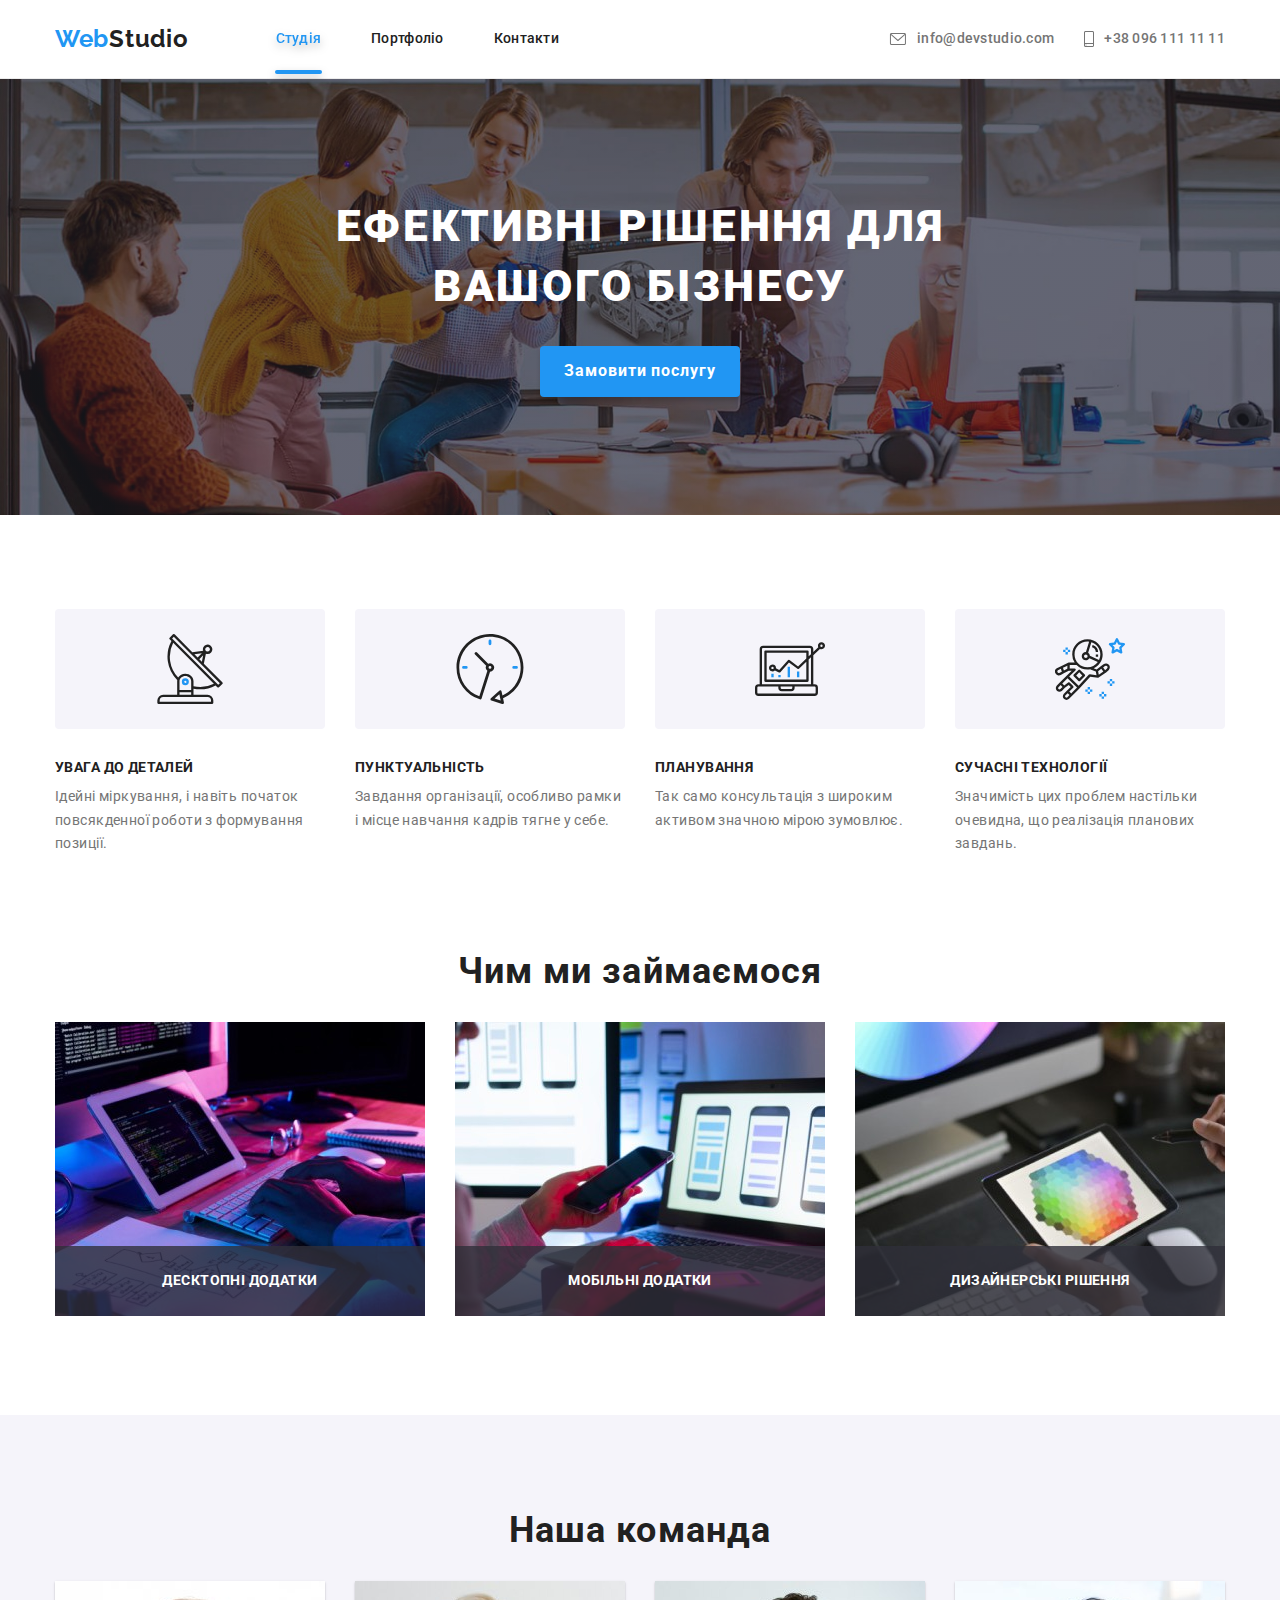
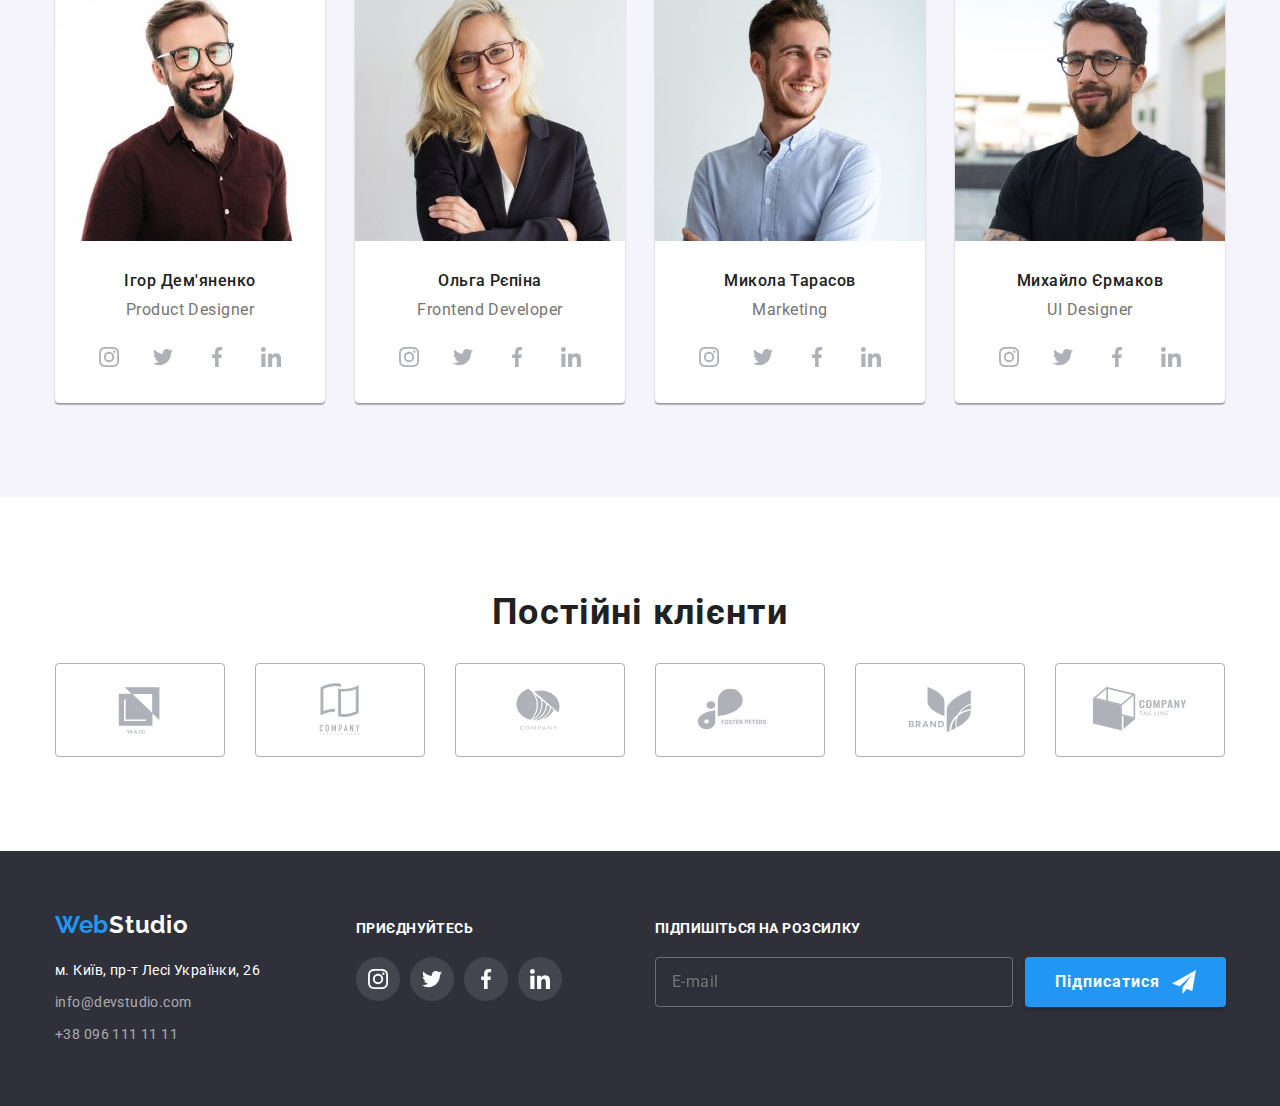
==== commit 07076724: "s" ====
--- a/index.html
+++ b/index.html
@@ -48,20 +48,22 @@
               <li><a href="" class="nav__link">Контакти</a></li>
             </ul>
           </nav>
-          <div class="contacts">
-            <a href="mailto:info@devstudio.com" class="contacts__link">
+
+          <ul class="contacts">
+            <li><a href="mailto:info@devstudio.com" class="contacts__link">
               <svg class="contacts__icons" width="18" height="12">
                 <use href="./images/icons.svg#envelope"></use>
               </svg>
               info@devstudio.com
-            </a>
-            <a href="tel:+380961111111" class="contacts__link">
+            </a></li>
+            <li><a href="tel:+380961111111" class="contacts__link">
               <svg class="contacts__icons" width="10" height="16">
                 <use href="./images/icons.svg#smartphone"></use>
               </svg>
               +38 096 111 11 11
-            </a>
-          </div>
+            </a></li>
+          </ul>
+
           <div class="social-header">
             <ul class="social-list">
               <li class="social-link__header">
--- a/css/main.min.css
+++ b/css/main.min.css
@@ -1 +1 @@
-html{box-sizing:border-box}*,*::before,*::after{box-sizing:inherit}html{-moz-tab-size:4;-o-tab-size:4;tab-size:4}html{line-height:1.15;-webkit-text-size-adjust:100%}body{margin:0}body{font-family:system-ui,-apple-system,"Segoe UI",Roboto,Helvetica,Arial,sans-serif,"Apple Color Emoji","Segoe UI Emoji"}hr{height:0;color:inherit}abbr[title]{-webkit-text-decoration:underline dotted;text-decoration:underline dotted}b,strong{font-weight:bolder}code,kbd,pre,samp{font-family:ui-monospace,SFMono-Regular,Consolas,"Liberation Mono",Menlo,monospace;font-size:1em}small{font-size:80%}sub,sup{font-size:75%;line-height:0;position:relative;vertical-align:baseline}sub{bottom:-0.25em}sup{top:-0.5em}table{text-indent:0;border-color:inherit}button,input,optgroup,select,textarea{font-family:inherit;font-size:100%;line-height:1.15;margin:0}button,select{text-transform:none}[type=button],[type=reset],[type=submit],button{-webkit-appearance:button}::-moz-focus-inner{border-style:none;padding:0}:-moz-focusring{outline:1px dotted ButtonText}:-moz-ui-invalid{box-shadow:none}legend{padding:0}progress{vertical-align:baseline}::-webkit-inner-spin-button,::-webkit-outer-spin-button{height:auto}[type=search]{-webkit-appearance:textfield;outline-offset:-2px}::-webkit-search-decoration{-webkit-appearance:none}::-webkit-file-upload-button{-webkit-appearance:button;font:inherit}summary{display:list-item}h1,h2,h3,h4,h5,h6,p{margin:0;padding:0}ul,ol{list-style:none;margin:0;padding:0}a{text-decoration:none;color:currentColor;font-style:normal}button{cursor:pointer}img{display:block}img{max-width:100%;height:auto;-o-object-fit:cover;object-fit:cover;-o-object-position:center;object-position:center}body{font-family:"Roboto";background-color:#fff}.conteiner{margin-left:auto;margin-right:auto;padding-left:15px;padding-right:15px}@media screen and (min-width: 480px){.conteiner{width:480px}}@media screen and (min-width: 768px){.conteiner{width:768px}}@media screen and (min-width: 1200px){.conteiner{width:1200px}}.section{padding-top:60px;padding-bottom:60px}@media screen and (min-width: 1200px){.section{padding-top:94px;padding-bottom:94px}}.visually-hidden{position:absolute;width:1px;height:1px;margin:-1px;border:0;padding:0;white-space:nowrap;-webkit-clip-path:inset(100%);clip-path:inset(100%);clip:rect(0 0 0 0);overflow:hidden}.section__title{margin-bottom:30px;font-weight:700;font-size:36px;line-height:42px;text-align:center;letter-spacing:.03em;color:#212121}.logo{font-family:"Raleway";font-style:normal;font-weight:700;font-size:24px;line-height:1.16;letter-spacing:.03em}.logo__start{color:#2196f3}.logo__end{color:#212121}.logo__end.logo__end--footer{color:#fff}header{border-bottom:1px solid #ececec}.header{display:flex;justify-content:space-between;align-items:center;padding-top:10px;padding-bottom:10px;background-color:#fff;font-weight:500;font-size:14px;line-height:1.14;letter-spacing:.02em}@media screen and (min-width: 768px){.header{padding-top:21px;padding-bottom:21px}}.menu-contacts__box{display:none}@media screen and (min-width: 768px){.menu-contacts__box{display:flex;margin-left:87px;justify-content:space-between;align-items:center;width:100%}}.menu-btn.menu-btn--close{position:fixed;top:10px;right:15px}@media screen and (max-width: 767px){.menu-contacts__box.is-open{position:fixed;top:0;left:0;display:flex;flex-direction:column;width:100%;height:100%;padding:48px 40px 48px 40px;background-color:#fff;z-index:999;overflow-y:scroll}}@media screen and (max-width: 767px){nav{margin-bottom:auto}}.nav{display:flex;gap:50px}@media screen and (max-width: 767px){.nav{flex-direction:column}}.nav__link{position:relative;padding-top:20px;padding-bottom:20px;text-decoration:none;color:#212121;filter:none;transition:filter 250ms cubic-bezier(0.4, 0, 0.2, 1),color 250ms cubic-bezier(0.4, 0, 0.2, 1)}@media screen and (max-width: 767px){.nav__link{font-weight:500;font-size:40px;line-height:47px;letter-spacing:.02em;color:#212121}}.nav__link:hover,.nav__link:focus,.nav__link.nav__link--active{filter:drop-shadow(0px 4px 4px rgba(0, 0, 0, 0.25));color:#2196f3;transition:filter 250ms cubic-bezier(0.4, 0, 0.2, 1),color 250ms cubic-bezier(0.4, 0, 0.2, 1)}.nav__link.nav__link--active::before{position:absolute;display:inline-block;content:"";width:105%;height:4px;left:-1px;top:67px;background:#2196f3;border-radius:2px}@media screen and (min-width: 1200px){.nav__link.nav__link--active::before{top:60px}}.contacts__icons{fill:currentColor;margin-right:10px;color:#757575;transition:fill 250ms cubic-bezier(0.4, 0, 0.2, 1)}.contacts__link:hover .contacts__icons,.contacts__link:focus .contacts__icons{fill:#2196f3;transition:fill 250ms cubic-bezier(0.4, 0, 0.2, 1)}@media screen and (max-width: 767px){.contacts__icons{display:none}}@media screen and (max-width: 767px){.contacts>a[href="tel:+380961111111"]{font-weight:500;font-size:34px;line-height:1.18;letter-spacing:.02em;color:#2196f3}}@media screen and (max-width: 767px){.contacts>a[href="mailto:info@devstudio.com"]{font-weight:500;font-size:24px;line-height:1.17;letter-spacing:.02em;color:#757575}}.contacts__link{display:flex;align-items:center;color:#757575;text-decoration:none;transition:color 250ms cubic-bezier(0.4, 0, 0.2, 1)}.contacts__link:hover,.contacts__link:focus{color:#2196f3;transition:color 250ms cubic-bezier(0.4, 0, 0.2, 1)}.contacts{display:flex;flex-direction:column;gap:10px}@media screen and (max-width: 767px){.contacts{flex-direction:column-reverse;margin-bottom:64px}}@media screen and (min-width: 1200px){.contacts{flex-direction:row;gap:30px}}.menu-btn{display:flex;padding:0;margin:0;background-color:rgba(0,0,0,0);border:0}@media screen and (min-width: 768px){.menu-btn{display:none}}@media screen and (min-width: 768px){.social-header{display:none}}.social-list{display:flex;flex-wrap:wrap;gap:20px;font-weight:500;font-size:18px;line-height:1.22;letter-spacing:.02em;color:#2196f3}@media screen and (min-width: 768px){.social-list{display:none}}.social-link__header{position:relative}.social-link__header:not(:last-child) a::after{content:"";position:absolute;top:0px;right:-11px;border-left:1px solid rgba(33,33,33,.2);width:0px;height:22px}.conteiner.bg-hero{display:flex;align-items:center;flex-direction:column;padding-top:118px;padding-bottom:118px;padding-left:60px;padding-right:60px}.hero.section{max-width:480px;margin-left:auto;margin-right:auto;background-size:cover;background-repeat:no-repeat;background-position:center;background-color:#2f303a;background-image:linear-gradient(rgba(47, 48, 58, 0.4), rgba(47, 48, 58, 0.4)),url(../images/hero/img_sm@1x.jpg)}@media(min-device-pixel-ratio: 2),(-webkit-min-device-pixel-ratio: 2),(min-resolution: 192dpi),(min-resolution: 2dppx){.hero.section{background-image:linear-gradient(rgba(47, 48, 58, 0.4), rgba(47, 48, 58, 0.4)),url(../images/hero/img_sm@2x.jpg)}}@media screen and (min-width: 768px){.hero.section{max-width:768px;background-image:linear-gradient(rgba(47, 48, 58, 0.4), rgba(47, 48, 58, 0.4)),url(../images/hero/img_md@1x.jpg)}}@media screen and (min-width: 768px)and (min-device-pixel-ratio: 2),screen and (min-width: 768px)and (-webkit-min-device-pixel-ratio: 2),screen and (min-width: 768px)and (min-resolution: 192dpi),screen and (min-width: 768px)and (min-resolution: 2dppx){.hero.section{background-image:linear-gradient(rgba(47, 48, 58, 0.4), rgba(47, 48, 58, 0.4)),url(../images/hero/img_md@2x.jpg)}}@media screen and (min-width: 1200px){.hero.section{max-width:1600px;background-image:linear-gradient(rgba(47, 48, 58, 0.4), rgba(47, 48, 58, 0.4)),url(../images/hero/img_lg@1x.jpg)}}@media screen and (min-width: 1200px)and (min-device-pixel-ratio: 2),screen and (min-width: 1200px)and (-webkit-min-device-pixel-ratio: 2),screen and (min-width: 1200px)and (min-resolution: 192dpi),screen and (min-width: 1200px)and (min-resolution: 2dppx){.hero.section{background-image:linear-gradient(rgba(47, 48, 58, 0.4), rgba(47, 48, 58, 0.4)),url(../images/hero/img_lg@2x.jpg)}}.hero h1{margin-bottom:30px;max-width:360px;font-weight:900;font-size:26px;line-height:1.62;text-align:center;letter-spacing:.06em;text-transform:uppercase;color:#fff}@media screen and (min-width: 1200px){.hero h1{max-width:696px;font-size:44px;line-height:1.36}}.hero-button{display:block;padding:10px 24px;margin-left:auto;margin-right:auto;background:#2196f3;box-shadow:0px 4px 4px rgba(0,0,0,.15);border-radius:4px;border:0;font-weight:700;font-size:16px;line-height:1.88;letter-spacing:.06em;color:#fff}.features-list{display:flex;flex-wrap:wrap;gap:30px}@media screen and (min-width: 1200px){.features.section{padding-bottom:0}}.features-list>li{width:100%}@media screen and (min-width: 768px){.features-list>li{width:calc((100% - 30px)/2)}}@media screen and (min-width: 1200px){.features-list>li{width:calc((100% - 90px)/4)}}.features-icon{display:flex;justify-content:center;align-items:center;margin-bottom:30px;height:120px;background:#f5f4fa}.features-title{margin-bottom:10px;font-weight:700;font-size:14px;line-height:16px;text-align:center;letter-spacing:.03em;text-transform:uppercase;color:#212121}@media screen and (min-width: 768px){.features-title{text-align:left}}.features-text{font-weight:400;font-size:14px;line-height:1.71;letter-spacing:.03em;color:#757575}.about{display:none;background:var(--header-beckground-color)}@media screen and (min-width: 1200px){.about{display:block}}.box.about-list{display:inline-flex}.about-list{position:relative;margin-right:30px;list-style-type:none}.about-tumb{position:absolute;display:flex;justify-content:center;align-items:center;width:100%;height:70px;left:0;bottom:0;background:rgba(47,48,58,.8)}.about-tumb-text{font-family:"Roboto";font-style:normal;font-weight:700;font-size:14px;line-height:1.14;letter-spacing:.03em;text-transform:uppercase;color:#fff}.about-list:last-child{margin-right:0}.about-titel{margin-bottom:50px;color:var(--titel-text-color);font-weight:700;font-size:36px;line-height:1.17;text-align:center;letter-spacing:.03em}.team{background-color:#f5f4fa}.team__box{display:flex;flex-wrap:wrap;gap:30px}.team__list{display:flex;flex-direction:column;align-items:center;padding-bottom:24px;width:100%;background:#fff;box-shadow:0px 1px 3px rgba(0,0,0,.12),0px 1px 1px rgba(0,0,0,.14),0px 2px 1px rgba(0,0,0,.2);border-radius:0px 0px 4px 4px}@media screen and (min-width: 768px){.team__list{width:calc((100% - 30px)/2)}}@media screen and (min-width: 1200px){.team__list{width:calc((100% - 90px)/4)}}.team__list>picture{width:100%;margin-bottom:30px;-o-object-fit:cover;object-fit:cover}.team__name{margin-bottom:10px;font-weight:500;font-size:16px;line-height:1.19;text-align:center;letter-spacing:.03em;color:#212121}.team__text{margin-bottom:16px;font-weight:400;font-size:16px;line-height:1.19;text-align:center;letter-spacing:.03em;color:#757575}.social-link__box{display:flex;gap:10px}.social-link__link{display:flex;justify-content:center;align-items:center;width:44px;height:44px;border-radius:50%;background-color:inherit;transition:fill 250ms cubic-bezier(0.4, 0, 0.2, 1),background-color 250ms cubic-bezier(0.4, 0, 0.2, 1)}.social-link__link:hover,.social-link__link:focus{fill:#fff;background-color:#2196f3;transition:fill 250ms cubic-bezier(0.4, 0, 0.2, 1),background-color 250ms cubic-bezier(0.4, 0, 0.2, 1)}.social-link__link--light{fill:#afb1b8}.social-link__link--dark{fill:#fff;background-color:rgba(255,255,255,.1)}.social-link__icons{width:20px;height:20px}@media screen and (max-width: 767.98px){.section.clients{padding-bottom:41px}}.clients__box{display:flex;flex-wrap:wrap;gap:30px}.clients__box>li{width:calc((100% - 30px)/2)}@media screen and (min-width: 768px){.clients__box>li{width:calc((100% - 60px)/3)}}@media screen and (min-width: 1200px){.clients__box>li{width:calc((100% - 150px)/6)}}.clients__link{display:flex;justify-content:center;align-items:center;padding-bottom:16px;padding-top:16px;fill:#afb1b8;border:1px solid #afb1b8;border-radius:4px;transition:fill 250ms cubic-bezier(0.4, 0, 0.2, 1),border 250ms cubic-bezier(0.4, 0, 0.2, 1)}.clients__link:hover,.clients__link:focus{fill:#2196f3;border:1px solid #2196f3;transition:fill 250ms cubic-bezier(0.4, 0, 0.2, 1),border 250ms cubic-bezier(0.4, 0, 0.2, 1)}.clients-icon{width:106px;height:60px}footer{background-color:#2f303a}.footer.conteiner{display:flex;flex-direction:column;gap:60px}@media screen and (min-width: 768px){.footer.conteiner{flex-direction:row;flex-wrap:wrap;justify-content:space-around;align-items:baseline}}@media screen and (min-width: 1200px){.footer.conteiner{flex-direction:row;flex-wrap:nowrap;justify-content:flex-start;align-items:baseline;gap:0px}}.footer .logo{margin-bottom:20px}.logo-address{display:flex;flex-direction:column;align-items:center}@media screen and (min-width: 1200px){.logo-address{margin-right:70px;align-items:start}}.address{display:flex;flex-direction:column;align-items:center;gap:8px}@media screen and (min-width: 1200px){.address>li{width:231px}}.address__link{font-weight:400;font-size:14px;line-height:1.71;text-align:center;letter-spacing:.03em;color:#fff;transition:color 250ms cubic-bezier(0.4, 0, 0.2, 1)}.address__link:hover,.address__link:focus{color:#2196f3;transition:color 250ms cubic-bezier(0.4, 0, 0.2, 1)}.address__link--mail-tel{color:rgba(255,255,255,.6)}.invite{display:flex;flex-direction:column;align-items:center}@media screen and (min-width: 1200px){.invite{align-items:flex-start}}.invite__title{margin-bottom:20px;font-weight:700;font-size:14px;line-height:1.14;text-align:center;letter-spacing:.03em;text-transform:uppercase;color:#fff}@media screen and (min-width: 480px)and (max-width: 1199px){.subscribe{width:450px}}@media screen and (min-width: 1200px){.subscribe{margin-left:auto}}.subscribe-form{display:flex;flex-direction:column;align-items:center;gap:20px}@media screen and (max-width: 1199px){.subscribe-form{max-width:450px}}@media screen and (min-width: 1200px){.subscribe-form{width:570px;flex-direction:row;gap:12px;align-items:flex-end}}.email-sub{width:100%}.email-subscribe{display:flex;flex-direction:column;width:100%;font-weight:700;font-size:14px;line-height:1.14;text-align:center;letter-spacing:.03em;text-transform:uppercase;color:#fff}@media screen and (min-width: 1200px){.email-subscribe{display:inline}}.email-subscribe__title{margin-bottom:20px;display:inline-block}.email-subscribe__input{max-width:450px;padding:15px 16px;font-weight:400;font-size:16px;line-height:1.25x;letter-spacing:.03em;color:rgba(255,255,255,.6);background-color:rgba(0,0,0,0);border:1px solid rgba(255,255,255,.3);filter:drop-shadow(0px 4px 4px rgba(0, 0, 0, 0.15));border-radius:4px;transition:border 250ms cubic-bezier(0.4, 0, 0.2, 1)}.email-subscribe__input ::-moz-placeholder{color:rgba(255,255,255,.6)}.email-subscribe__input :-ms-input-placeholder{color:rgba(255,255,255,.6)}.email-subscribe__input ::placeholder{color:rgba(255,255,255,.6)}.email-subscribe__input:hover,.email-subscribe__input:focus{border:1px solid #2196f3;outline:none;transition:border 250ms cubic-bezier(0.4, 0, 0.2, 1)}@media screen and (min-width: 1200px){.email-subscribe__input{width:358px}}.footer-button{display:flex;align-items:center;justify-content:center;gap:12px;padding:10px 30px;font-weight:700;font-size:16px;line-height:1.88;letter-spacing:.06em;color:#fff;background-color:#2196f3;box-shadow:0px 4px 4px rgba(0,0,0,.15);border-radius:4px;border:0}.box-filters{display:flex;flex-wrap:wrap;gap:15px 8px;margin-bottom:40px}@media screen and (max-width: 767px){.box-filters>li:nth-child(3){margin-right:15px}}@media screen and (min-width: 768px){.box-filters{flex-wrap:nowrap;justify-content:center;gap:0px 8px;margin-bottom:30px}}.filters{display:flex;align-items:center;justify-content:center;outline:4 px solid tomato;min-width:73px;padding:6px 22px;background:#f5f4fa;border-radius:4px;border:0;font-weight:500;font-size:16px;line-height:1.62;letter-spacing:.03em;color:#212121;transition:background 250ms cubic-bezier(0.4, 0, 0.2, 1),color 250ms cubic-bezier(0.4, 0, 0.2, 1),box-shadow 250ms cubic-bezier(0.4, 0, 0.2, 1)}.filters:hover,.filters:focus{background:#2196f3;color:#fff;box-shadow:0px 3px 1px rgba(0,0,0,.1),0px 1px 2px rgba(0,0,0,.08),0px 2px 2px rgba(0,0,0,.12);border-radius:4px;transition:background 250ms cubic-bezier(0.4, 0, 0.2, 1),color 250ms cubic-bezier(0.4, 0, 0.2, 1),box-shadow 250ms cubic-bezier(0.4, 0, 0.2, 1)}.box-working{display:flex;flex-wrap:wrap;gap:30px}.portfolio-list{width:100%;box-shadow:none;transition:box-shadow 250ms cubic-bezier(0.4, 0, 0.2, 1)}@media screen and (min-width: 768px){.portfolio-list{width:calc((100% - 30px)/2)}}@media screen and (min-width: 1200px){.portfolio-list{width:calc((100% - 60px)/3)}}.portfolio-list:hover,.portfolio-list:focus{box-shadow:0px 1px 1px rgba(0,0,0,.12),0px 4px 4px rgba(0,0,0,.06),1px 4px 6px rgba(0,0,0,.16);transition:box-shadow 250ms cubic-bezier(0.4, 0, 0.2, 1)}.working-trump{position:relative;overflow:hidden;width:100%}.working-trump-box{position:absolute;display:flex;align-items:center;justify-content:center;top:0;right:0;width:100%;height:100%;transform:translateY(101%);transition:transform 250ms cubic-bezier(0.4, 0, 0.2, 1);background-color:rgba(33,150,243,.9)}.portfolio-link:hover .working-trump-box,.portfolio-link:focus .working-trump-box{transform:translateY(0);transition:transform 250ms cubic-bezier(0.4, 0, 0.2, 1)}.working-trump>img{width:100%}.working-trump-text{display:inline-block;margin-top:auto;margin-bottom:auto;width:calc(100% - 48px);font-weight:400;font-size:18px;line-height:1.56;letter-spacing:.03em;color:#fff}.person{padding:20px 24px}.working-title{margin-bottom:4px;font-weight:700;font-size:18px;line-height:2;letter-spacing:.06em;color:#212121}.working-text{font-weight:400;font-size:16px;line-height:1.88;letter-spacing:.03em;color:#757575}.backdrop{position:fixed;top:0;left:0;width:100%;height:100%;padding:15px;opacity:1;overflow-y:scroll;background-color:rgba(0,0,0,.2);transition:opacity 250ms cubic-bezier(0.4, 0, 0.2, 1)}.backdrop.is-hidden{opacity:0;pointer-events:none;transition:opacity 250ms cubic-bezier(0.4, 0, 0.2, 1)}.modal{position:relative;padding:40px;left:50%;transform:translateX(-50%);width:100%;background:#fff;box-shadow:0px 1px 3px rgba(0,0,0,.12),0px 1px 1px rgba(0,0,0,.14),0px 2px 1px rgba(0,0,0,.2);border-radius:4px}@media screen and (min-width: 480px)and (min-height: 609px){.modal{position:absolute;top:50%;left:50%;transform:translate(-50%, -50%);width:450px}}@media screen and (max-width: 1199px){.modal{max-width:450px}}@media screen and (min-width: 1200px){.modal{width:528px}}.btn-exit-modal{position:absolute;top:8px;right:8px;display:flex;align-items:center;justify-content:center;width:30px;height:30px;border:1px solid rgba(0,0,0,.1);border-radius:50%;background-color:#fff;fill:#000;transition:fill 250ms cubic-bezier(0.4, 0, 0.2, 1)}.btn-exit-modal:hover,.btn-exit-modal:focus{fill:#2196f3;transition:fill 250ms cubic-bezier(0.4, 0, 0.2, 1)}.modal-form{display:flex;flex-direction:column}.modal-form>b{font-weight:700;font-size:20px;line-height:1.5;text-align:center;letter-spacing:.03em;color:#212121}.form-box{position:relative;display:flex;flex-direction:column;gap:4px;outline:none;margin-bottom:10px;font-weight:400;font-size:12px;line-height:1.17;letter-spacing:.01em;color:#757575}.modal-input{width:100%;padding-top:12px;padding-right:12px;padding-bottom:12px;padding-left:42px;outline:none;border:1px solid rgba(33,33,33,.2);border-radius:4px;transition:border 250ms cubic-bezier(0.4, 0, 0.2, 1)}.modal-input:hover,.modal-input:focus{border:1px solid #2196f3;transition:border 250ms cubic-bezier(0.4, 0, 0.2, 1)}.form-icon{position:absolute;top:50%;left:12px;fill:#212121;transition:fill 250ms cubic-bezier(0.4, 0, 0.2, 1)}.form-box:hover .form-icon,.form-box:focus-within .form-icon{fill:#2196f3;transition:fill 250ms cubic-bezier(0.4, 0, 0.2, 1)}.form-box.comment{margin-bottom:20px}#comment{padding:12px;outline:none;height:120px;resize:none;border:1px solid rgba(33,33,33,.2);border-radius:4px;transition:border 250ms cubic-bezier(0.4, 0, 0.2, 1)}#comment:hover,#comment:focus{border:1px solid #2196f3;transition:border 250ms cubic-bezier(0.4, 0, 0.2, 1)}.agreement-box{position:relative;display:flex;margin-bottom:30px;font-weight:400;font-size:12px;line-height:1.17;letter-spacing:.03em;color:#757575}@media screen and (min-width: 1200px){.agreement-box{font-size:14px;line-height:1.71;justify-content:center}}.agreement-box a{color:#2196f3;-webkit-text-decoration-line:underline;text-decoration-line:underline}.checkbox-agree{opacity:0;margin-right:8px}.agree-icon{position:absolute;width:16px;height:15px;top:0px;left:0px;background-image:url(../images/sdascsadcfasfcsac.svg)}.checkbox-agree:checked+.agree-icon{background-image:url(../images/icon-check.svg)}@media screen and (min-width: 1200px){.agree-icon{top:3px;left:22px}}.modal-button{padding:10px 24px;min-width:200px;margin-left:auto;margin-right:auto;background:#2196f3;box-shadow:0px 4px 4px rgba(0,0,0,.15);border-radius:4px;border:none;font-weight:700;font-size:16px;line-height:1.88;letter-spacing:.06em;color:#fff}/*# sourceMappingURL=main.min.css.map */+html{box-sizing:border-box}*,*::before,*::after{box-sizing:inherit}html{-moz-tab-size:4;-o-tab-size:4;tab-size:4}html{line-height:1.15;-webkit-text-size-adjust:100%}body{margin:0}body{font-family:system-ui,-apple-system,"Segoe UI",Roboto,Helvetica,Arial,sans-serif,"Apple Color Emoji","Segoe UI Emoji"}hr{height:0;color:inherit}abbr[title]{-webkit-text-decoration:underline dotted;text-decoration:underline dotted}b,strong{font-weight:bolder}code,kbd,pre,samp{font-family:ui-monospace,SFMono-Regular,Consolas,"Liberation Mono",Menlo,monospace;font-size:1em}small{font-size:80%}sub,sup{font-size:75%;line-height:0;position:relative;vertical-align:baseline}sub{bottom:-0.25em}sup{top:-0.5em}table{text-indent:0;border-color:inherit}button,input,optgroup,select,textarea{font-family:inherit;font-size:100%;line-height:1.15;margin:0}button,select{text-transform:none}[type=button],[type=reset],[type=submit],button{-webkit-appearance:button}::-moz-focus-inner{border-style:none;padding:0}:-moz-focusring{outline:1px dotted ButtonText}:-moz-ui-invalid{box-shadow:none}legend{padding:0}progress{vertical-align:baseline}::-webkit-inner-spin-button,::-webkit-outer-spin-button{height:auto}[type=search]{-webkit-appearance:textfield;outline-offset:-2px}::-webkit-search-decoration{-webkit-appearance:none}::-webkit-file-upload-button{-webkit-appearance:button;font:inherit}summary{display:list-item}h1,h2,h3,h4,h5,h6,p{margin:0;padding:0}ul,ol{list-style:none;margin:0;padding:0}a{text-decoration:none;color:currentColor;font-style:normal}button{cursor:pointer}img{display:block}img{max-width:100%;height:auto;-o-object-fit:cover;object-fit:cover;-o-object-position:center;object-position:center}body{font-family:"Roboto";background-color:#fff}.conteiner{margin-left:auto;margin-right:auto;padding-left:15px;padding-right:15px}@media screen and (min-width: 480px){.conteiner{width:480px}}@media screen and (min-width: 768px){.conteiner{width:768px}}@media screen and (min-width: 1200px){.conteiner{width:1200px}}.section{padding-top:60px;padding-bottom:60px}@media screen and (min-width: 1200px){.section{padding-top:94px;padding-bottom:94px}}.visually-hidden{position:absolute;width:1px;height:1px;margin:-1px;border:0;padding:0;white-space:nowrap;-webkit-clip-path:inset(100%);clip-path:inset(100%);clip:rect(0 0 0 0);overflow:hidden}.section__title{margin-bottom:30px;font-weight:700;font-size:36px;line-height:42px;text-align:center;letter-spacing:.03em;color:#212121}.logo{font-family:"Raleway";font-style:normal;font-weight:700;font-size:24px;line-height:1.16;letter-spacing:.03em}.logo__start{color:#2196f3}.logo__end{color:#212121}.logo__end.logo__end--footer{color:#fff}header{border-bottom:1px solid #ececec}.header{display:flex;justify-content:space-between;align-items:center;padding-top:10px;padding-bottom:10px;background-color:#fff;font-weight:500;font-size:14px;line-height:1.14;letter-spacing:.02em}@media screen and (min-width: 768px){.header{padding-top:21px;padding-bottom:21px}}@media screen and (min-width: 1200px){.header{padding-top:25px;padding-bottom:25px}}.menu-contacts__box{display:none}@media screen and (min-width: 768px){.menu-contacts__box{display:flex;margin-left:87px;justify-content:space-between;align-items:center;width:100%}}.menu-btn.menu-btn--close{position:fixed;top:10px;right:15px}@media screen and (max-width: 767px){.menu-contacts__box.is-open{position:fixed;top:0;left:0;display:flex;flex-direction:column;width:100%;height:100%;padding:48px 40px 48px 40px;background-color:#fff;z-index:999;overflow-y:scroll}}@media screen and (max-width: 767px){nav{margin-bottom:auto}}.nav{display:flex;gap:50px}@media screen and (max-width: 767px){.nav{flex-direction:column}}.nav__link{position:relative;padding-top:20px;padding-bottom:20px;text-decoration:none;color:#212121;filter:none;transition:filter 250ms cubic-bezier(0.4, 0, 0.2, 1),color 250ms cubic-bezier(0.4, 0, 0.2, 1)}@media screen and (max-width: 767px){.nav__link{font-weight:500;font-size:40px;line-height:47px;letter-spacing:.02em;color:#212121}}.nav__link:hover,.nav__link:focus,.nav__link.nav__link--active{filter:drop-shadow(0px 4px 4px rgba(0, 0, 0, 0.25));color:#2196f3;transition:filter 250ms cubic-bezier(0.4, 0, 0.2, 1),color 250ms cubic-bezier(0.4, 0, 0.2, 1)}.nav__link.nav__link--active::before{position:absolute;display:inline-block;content:"";width:105%;height:4px;left:-1px;top:67px;background:#2196f3;border-radius:2px}@media screen and (min-width: 1200px){.nav__link.nav__link--active::before{top:60px}}.contacts__icons{fill:currentColor;margin-right:10px;color:#757575;transition:fill 250ms cubic-bezier(0.4, 0, 0.2, 1)}.contacts__link:hover .contacts__icons,.contacts__link:focus .contacts__icons{fill:#2196f3;transition:fill 250ms cubic-bezier(0.4, 0, 0.2, 1)}@media screen and (max-width: 767px){.contacts__icons{display:none}}@media screen and (max-width: 767px){.contacts>a[href="tel:+380961111111"]{font-weight:500;font-size:34px;line-height:1.18;letter-spacing:.02em;color:#2196f3}}@media screen and (max-width: 767px){.contacts>a[href="mailto:info@devstudio.com"]{font-weight:500;font-size:24px;line-height:1.17;letter-spacing:.02em;color:#757575}}.contacts__link{display:flex;align-items:center;color:#757575;text-decoration:none;transition:color 250ms cubic-bezier(0.4, 0, 0.2, 1)}.contacts__link:hover,.contacts__link:focus{color:#2196f3;transition:color 250ms cubic-bezier(0.4, 0, 0.2, 1)}.contacts{display:flex;flex-direction:column;gap:10px}@media screen and (max-width: 767px){.contacts{flex-direction:column-reverse;margin-bottom:64px}}@media screen and (min-width: 1200px){.contacts{flex-direction:row;gap:30px}}.menu-btn{display:flex;padding:0;margin:0;background-color:rgba(0,0,0,0);border:0}@media screen and (min-width: 768px){.menu-btn{display:none}}@media screen and (min-width: 768px){.social-header{display:none}}.social-list{display:flex;flex-wrap:wrap;gap:20px;font-weight:500;font-size:18px;line-height:1.22;letter-spacing:.02em;color:#2196f3}@media screen and (min-width: 768px){.social-list{display:none}}.social-link__header{position:relative}.social-link__header:not(:last-child) a::after{content:"";position:absolute;top:0px;right:-11px;border-left:1px solid rgba(33,33,33,.2);width:0px;height:22px}.conteiner.bg-hero{display:flex;align-items:center;flex-direction:column;padding-left:60px;padding-right:60px}.hero.section{max-width:480px;margin-left:auto;margin-right:auto;padding-top:118px;padding-bottom:118px;background-size:cover;background-repeat:no-repeat;background-position:center;background-color:#2f303a;background-image:linear-gradient(rgba(47, 48, 58, 0.4), rgba(47, 48, 58, 0.4)),url(../images/hero/img_sm@1x.jpg)}@media(min-device-pixel-ratio: 2),(-webkit-min-device-pixel-ratio: 2),(min-resolution: 192dpi),(min-resolution: 2dppx){.hero.section{background-image:linear-gradient(rgba(47, 48, 58, 0.4), rgba(47, 48, 58, 0.4)),url(../images/hero/img_sm@2x.jpg)}}@media screen and (min-width: 768px){.hero.section{max-width:768px;background-image:linear-gradient(rgba(47, 48, 58, 0.4), rgba(47, 48, 58, 0.4)),url(../images/hero/img_md@1x.jpg)}}@media screen and (min-width: 768px)and (min-device-pixel-ratio: 2),screen and (min-width: 768px)and (-webkit-min-device-pixel-ratio: 2),screen and (min-width: 768px)and (min-resolution: 192dpi),screen and (min-width: 768px)and (min-resolution: 2dppx){.hero.section{background-image:linear-gradient(rgba(47, 48, 58, 0.4), rgba(47, 48, 58, 0.4)),url(../images/hero/img_md@2x.jpg)}}@media screen and (min-width: 1200px){.hero.section{max-width:1600px;background-image:linear-gradient(rgba(47, 48, 58, 0.4), rgba(47, 48, 58, 0.4)),url(../images/hero/img_lg@1x.jpg)}}@media screen and (min-width: 1200px)and (min-device-pixel-ratio: 2),screen and (min-width: 1200px)and (-webkit-min-device-pixel-ratio: 2),screen and (min-width: 1200px)and (min-resolution: 192dpi),screen and (min-width: 1200px)and (min-resolution: 2dppx){.hero.section{background-image:linear-gradient(rgba(47, 48, 58, 0.4), rgba(47, 48, 58, 0.4)),url(../images/hero/img_lg@2x.jpg)}}.hero h1{margin-bottom:30px;max-width:360px;font-weight:900;font-size:26px;line-height:1.62;text-align:center;letter-spacing:.06em;text-transform:uppercase;color:#fff}@media screen and (min-width: 1200px){.hero h1{max-width:696px;font-size:44px;line-height:1.36}}.hero-button{display:block;padding:10px 24px;margin-left:auto;margin-right:auto;background:#2196f3;box-shadow:0px 4px 4px rgba(0,0,0,.15);border-radius:4px;border:0;font-weight:700;font-size:16px;line-height:1.88;letter-spacing:.06em;color:#fff}.features-list{display:flex;flex-wrap:wrap;gap:30px}@media screen and (min-width: 1200px){.features.section{padding-bottom:0}}.features-list>li{width:100%}@media screen and (min-width: 768px){.features-list>li{width:calc((100% - 30px)/2)}}@media screen and (min-width: 1200px){.features-list>li{width:calc((100% - 90px)/4)}}.features-icon{display:flex;justify-content:center;align-items:center;margin-bottom:30px;height:120px;background:#f5f4fa;border-radius:4px}.features-title{margin-bottom:10px;font-weight:700;font-size:14px;line-height:16px;text-align:center;letter-spacing:.03em;text-transform:uppercase;color:#212121}@media screen and (min-width: 768px){.features-title{text-align:left}}.features-text{font-weight:400;font-size:14px;line-height:1.71;letter-spacing:.03em;color:#757575}.about{display:none;background:var(--header-beckground-color)}@media screen and (min-width: 1200px){.about{display:block}}.box.about-list{display:inline-flex}.about-list{position:relative;margin-right:30px;list-style-type:none}.about-tumb{position:absolute;display:flex;justify-content:center;align-items:center;width:100%;height:70px;left:0;bottom:0;background:rgba(47,48,58,.8)}.about-tumb-text{font-family:"Roboto";font-style:normal;font-weight:700;font-size:14px;line-height:1.14;letter-spacing:.03em;text-transform:uppercase;color:#fff}.about-list:last-child{margin-right:0}.about-titel{margin-bottom:50px;color:var(--titel-text-color);font-weight:700;font-size:36px;line-height:1.17;text-align:center;letter-spacing:.03em}.team{background-color:#f5f4fa}.team__box{display:flex;flex-wrap:wrap;gap:30px}.team__list{display:flex;flex-direction:column;align-items:center;padding-bottom:24px;width:100%;background:#fff;box-shadow:0px 1px 3px rgba(0,0,0,.12),0px 1px 1px rgba(0,0,0,.14),0px 2px 1px rgba(0,0,0,.2);border-radius:0px 0px 4px 4px}@media screen and (min-width: 768px){.team__list{width:calc((100% - 30px)/2)}}@media screen and (min-width: 1200px){.team__list{width:calc((100% - 90px)/4)}}.team__list>picture{width:100%;margin-bottom:30px;-o-object-fit:cover;object-fit:cover}.team__name{margin-bottom:10px;font-weight:500;font-size:16px;line-height:1.19;text-align:center;letter-spacing:.03em;color:#212121}.team__text{margin-bottom:16px;font-weight:400;font-size:16px;line-height:1.19;text-align:center;letter-spacing:.03em;color:#757575}.social-link__box{display:flex;gap:10px}.social-link__link{display:flex;justify-content:center;align-items:center;width:44px;height:44px;border-radius:50%;background-color:inherit;transition:fill 250ms cubic-bezier(0.4, 0, 0.2, 1),background-color 250ms cubic-bezier(0.4, 0, 0.2, 1)}.social-link__link:hover,.social-link__link:focus{fill:#fff;background-color:#2196f3;transition:fill 250ms cubic-bezier(0.4, 0, 0.2, 1),background-color 250ms cubic-bezier(0.4, 0, 0.2, 1)}.social-link__link--light{fill:#afb1b8}.social-link__link--dark{fill:#fff;background-color:rgba(255,255,255,.1)}.social-link__icons{width:20px;height:20px}@media screen and (max-width: 767.98px){.section.clients{padding-bottom:41px}}.clients__box{display:flex;flex-wrap:wrap;gap:30px}.clients__box>li{width:calc((100% - 30px)/2)}@media screen and (min-width: 768px){.clients__box>li{width:calc((100% - 60px)/3)}}@media screen and (min-width: 1200px){.clients__box>li{width:calc((100% - 150px)/6)}}.clients__link{display:flex;justify-content:center;align-items:center;padding-bottom:16px;padding-top:16px;fill:#afb1b8;border:1px solid #afb1b8;border-radius:4px;transition:fill 250ms cubic-bezier(0.4, 0, 0.2, 1),border 250ms cubic-bezier(0.4, 0, 0.2, 1)}.clients__link:hover,.clients__link:focus{fill:#2196f3;border:1px solid #2196f3;transition:fill 250ms cubic-bezier(0.4, 0, 0.2, 1),border 250ms cubic-bezier(0.4, 0, 0.2, 1)}.clients-icon{width:106px;height:60px}footer{background-color:#2f303a}.footer.section{padding-top:60px;padding-bottom:60px}.footer.conteiner{display:flex;flex-direction:column;gap:60px}@media screen and (min-width: 768px){.footer.conteiner{flex-direction:row;flex-wrap:wrap;justify-content:space-around;align-items:baseline}}@media screen and (min-width: 1200px){.footer.conteiner{flex-direction:row;flex-wrap:nowrap;justify-content:flex-start;align-items:baseline;gap:0px}}.footer .logo{margin-bottom:20px}.logo-address{display:flex;flex-direction:column;align-items:center}@media screen and (min-width: 1200px){.logo-address{margin-right:70px;align-items:start}}.address{display:flex;flex-direction:column;align-items:center;gap:8px}@media screen and (min-width: 1200px){.address>li{width:231px}}.address__link{font-weight:400;font-size:14px;line-height:1.71;text-align:center;letter-spacing:.03em;color:#fff;transition:color 250ms cubic-bezier(0.4, 0, 0.2, 1)}.address__link:hover,.address__link:focus{color:#2196f3;transition:color 250ms cubic-bezier(0.4, 0, 0.2, 1)}.address__link--mail-tel{color:rgba(255,255,255,.6)}.invite{display:flex;flex-direction:column;align-items:center}@media screen and (min-width: 1200px){.invite{align-items:flex-start}}.invite__title{margin-bottom:20px;font-weight:700;font-size:14px;line-height:1.14;text-align:center;letter-spacing:.03em;text-transform:uppercase;color:#fff}@media screen and (min-width: 480px)and (max-width: 1199px){.subscribe{width:450px}}@media screen and (min-width: 1200px){.subscribe{margin-left:auto}}.subscribe-form{display:flex;flex-direction:column;align-items:center;gap:20px}@media screen and (max-width: 1199px){.subscribe-form{max-width:450px}}@media screen and (min-width: 1200px){.subscribe-form{width:570px;flex-direction:row;gap:12px;align-items:flex-end}}.email-sub{width:100%}.email-subscribe{display:flex;flex-direction:column;width:100%;font-weight:700;font-size:14px;line-height:1.14;text-align:center;letter-spacing:.03em;text-transform:uppercase;color:#fff}@media screen and (min-width: 1200px){.email-subscribe{display:inline}}.email-subscribe__title{margin-bottom:20px;display:inline-block}.email-subscribe__input{max-width:450px;padding:15px 16px;font-weight:400;font-size:16px;line-height:1.25x;letter-spacing:.03em;color:#fff;background-color:rgba(0,0,0,0);border:1px solid rgba(255,255,255,.3);filter:drop-shadow(0px 4px 4px rgba(0, 0, 0, 0.15));border-radius:4px;transition:border 250ms cubic-bezier(0.4, 0, 0.2, 1)}.email-subscribe__input ::-moz-placeholder{color:rgba(255,255,255,.6)}.email-subscribe__input :-ms-input-placeholder{color:rgba(255,255,255,.6)}.email-subscribe__input ::placeholder{color:rgba(255,255,255,.6)}.email-subscribe__input:hover,.email-subscribe__input:focus{border:1px solid #2196f3;outline:none;transition:border 250ms cubic-bezier(0.4, 0, 0.2, 1)}@media screen and (min-width: 1200px){.email-subscribe__input{width:358px}}.footer-button{display:flex;align-items:center;justify-content:center;gap:12px;padding:10px 30px;font-weight:700;font-size:16px;line-height:1.88;letter-spacing:.06em;color:#fff;background-color:#2196f3;box-shadow:0px 4px 4px rgba(0,0,0,.15);border-radius:4px;border:0}.box-filters{display:flex;flex-wrap:wrap;gap:15px 8px;margin-bottom:40px}@media screen and (max-width: 767px){.box-filters>li:nth-child(3){margin-right:15px}}@media screen and (min-width: 768px){.box-filters{flex-wrap:nowrap;justify-content:center;gap:0px 8px;margin-bottom:30px}}.filters{display:flex;align-items:center;justify-content:center;outline:4 px solid tomato;min-width:73px;padding:6px 22px;background:#f5f4fa;border-radius:4px;border:0;font-weight:500;font-size:16px;line-height:1.62;letter-spacing:.03em;color:#212121;transition:background 250ms cubic-bezier(0.4, 0, 0.2, 1),color 250ms cubic-bezier(0.4, 0, 0.2, 1),box-shadow 250ms cubic-bezier(0.4, 0, 0.2, 1)}.filters:hover,.filters:focus{background:#2196f3;color:#fff;box-shadow:0px 3px 1px rgba(0,0,0,.1),0px 1px 2px rgba(0,0,0,.08),0px 2px 2px rgba(0,0,0,.12);border-radius:4px;transition:background 250ms cubic-bezier(0.4, 0, 0.2, 1),color 250ms cubic-bezier(0.4, 0, 0.2, 1),box-shadow 250ms cubic-bezier(0.4, 0, 0.2, 1)}.box-working{display:flex;flex-wrap:wrap;gap:30px}.portfolio-list{width:100%;box-shadow:none;transition:box-shadow 250ms cubic-bezier(0.4, 0, 0.2, 1)}@media screen and (min-width: 768px){.portfolio-list{width:calc((100% - 30px)/2)}}@media screen and (min-width: 1200px){.portfolio-list{width:calc((100% - 60px)/3)}}.portfolio-list:hover,.portfolio-list:focus{box-shadow:0px 1px 1px rgba(0,0,0,.12),0px 4px 4px rgba(0,0,0,.06),1px 4px 6px rgba(0,0,0,.16);transition:box-shadow 250ms cubic-bezier(0.4, 0, 0.2, 1)}.working-trump{position:relative;overflow:hidden;width:100%}.working-trump-box{position:absolute;display:flex;align-items:center;justify-content:center;top:0;right:0;width:100%;height:100%;transform:translateY(101%);transition:transform 250ms cubic-bezier(0.4, 0, 0.2, 1);background-color:rgba(33,150,243,.9)}.portfolio-link:hover .working-trump-box,.portfolio-link:focus .working-trump-box{transform:translateY(0);transition:transform 250ms cubic-bezier(0.4, 0, 0.2, 1)}.portfolio-link{height:100%}.working-trump>img{width:100%}.working-trump-text{display:inline-block;margin-top:auto;margin-bottom:auto;width:calc(100% - 48px);font-weight:400;font-size:18px;line-height:1.56;letter-spacing:.03em;color:#fff}.person{padding:20px 24px;border-left:1px solid #eee;border-right:1px solid #eee;border-bottom:1px solid #eee}.working-title{margin-bottom:4px;font-weight:700;font-size:18px;line-height:2;letter-spacing:.06em;color:#212121}.working-text{font-weight:400;font-size:16px;line-height:1.88;letter-spacing:.03em;color:#757575}.backdrop{position:fixed;top:0;left:0;width:100%;height:100%;padding:15px;opacity:1;overflow-y:scroll;background-color:rgba(0,0,0,.2);transition:opacity 250ms cubic-bezier(0.4, 0, 0.2, 1)}.backdrop.is-hidden{opacity:0;pointer-events:none;transition:opacity 250ms cubic-bezier(0.4, 0, 0.2, 1)}.modal{position:relative;padding:40px;left:50%;transform:translateX(-50%);width:100%;background:#fff;box-shadow:0px 1px 3px rgba(0,0,0,.12),0px 1px 1px rgba(0,0,0,.14),0px 2px 1px rgba(0,0,0,.2);border-radius:4px}@media screen and (min-width: 480px)and (min-height: 609px){.modal{position:absolute;top:50%;left:50%;transform:translate(-50%, -50%);width:450px}}@media screen and (max-width: 1199px){.modal{max-width:450px}}@media screen and (min-width: 1200px){.modal{width:528px}}.btn-exit-modal{position:absolute;top:8px;right:8px;display:flex;align-items:center;justify-content:center;width:30px;height:30px;border:1px solid rgba(0,0,0,.1);border-radius:50%;background-color:#fff;fill:#000;transition:fill 250ms cubic-bezier(0.4, 0, 0.2, 1)}.btn-exit-modal:hover,.btn-exit-modal:focus{fill:#2196f3;transition:fill 250ms cubic-bezier(0.4, 0, 0.2, 1)}.modal-form{display:flex;flex-direction:column}.modal-form>b{font-weight:700;font-size:20px;line-height:1.5;text-align:center;letter-spacing:.03em;color:#212121}.form-box{position:relative;display:flex;flex-direction:column;gap:4px;outline:none;margin-bottom:10px;font-weight:400;font-size:12px;line-height:1.17;letter-spacing:.01em;color:#757575}.modal-input{width:100%;padding-top:12px;padding-right:12px;padding-bottom:12px;padding-left:42px;outline:none;border:1px solid rgba(33,33,33,.2);border-radius:4px;transition:border 250ms cubic-bezier(0.4, 0, 0.2, 1)}.modal-input:hover,.modal-input:focus{border:1px solid #2196f3;transition:border 250ms cubic-bezier(0.4, 0, 0.2, 1)}.form-icon{position:absolute;top:50%;left:12px;fill:#212121;transition:fill 250ms cubic-bezier(0.4, 0, 0.2, 1)}.form-box:hover .form-icon,.form-box:focus-within .form-icon{fill:#2196f3;transition:fill 250ms cubic-bezier(0.4, 0, 0.2, 1)}.form-box.comment{margin-bottom:20px}#comment{padding:12px;outline:none;height:120px;resize:none;border:1px solid rgba(33,33,33,.2);border-radius:4px;transition:border 250ms cubic-bezier(0.4, 0, 0.2, 1)}#comment:hover,#comment:focus{border:1px solid #2196f3;transition:border 250ms cubic-bezier(0.4, 0, 0.2, 1)}.agreement-box{position:relative;display:flex;margin-bottom:30px;font-weight:400;font-size:12px;line-height:1.17;letter-spacing:.03em;color:#757575}@media screen and (min-width: 1200px){.agreement-box{font-size:14px;line-height:1.71;justify-content:center}}.agreement-box a{color:#2196f3;-webkit-text-decoration-line:underline;text-decoration-line:underline}.checkbox-agree{opacity:0;margin-right:8px}.agree-icon{position:absolute;width:16px;height:15px;top:0px;left:0px;background-image:url(../images/sdascsadcfasfcsac.svg)}.checkbox-agree:checked+.agree-icon{background-image:url(../images/icon-check.svg)}@media screen and (min-width: 1200px){.agree-icon{top:3px;left:22px}}.modal-button{padding:10px 24px;min-width:200px;margin-left:auto;margin-right:auto;background:#2196f3;box-shadow:0px 4px 4px rgba(0,0,0,.15);border-radius:4px;border:none;font-weight:700;font-size:16px;line-height:1.88;letter-spacing:.06em;color:#fff}/*# sourceMappingURL=main.min.css.map */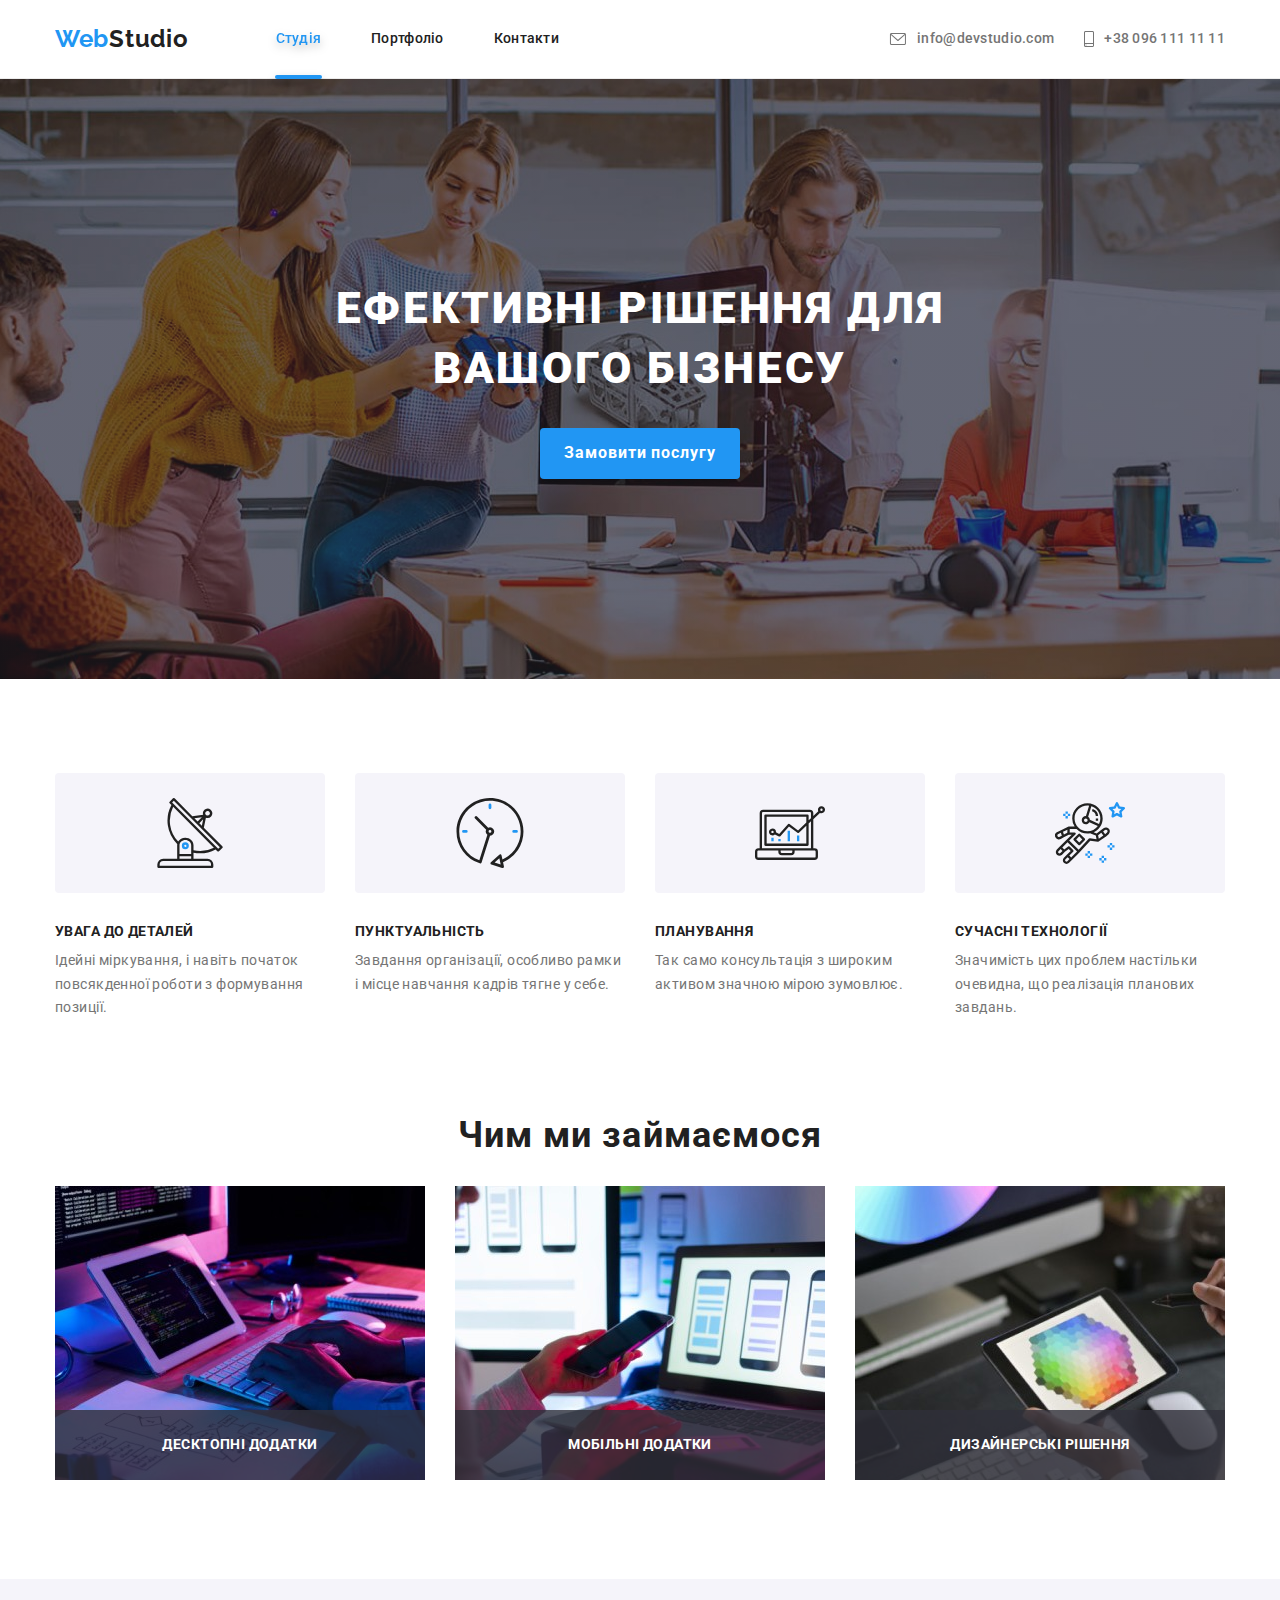
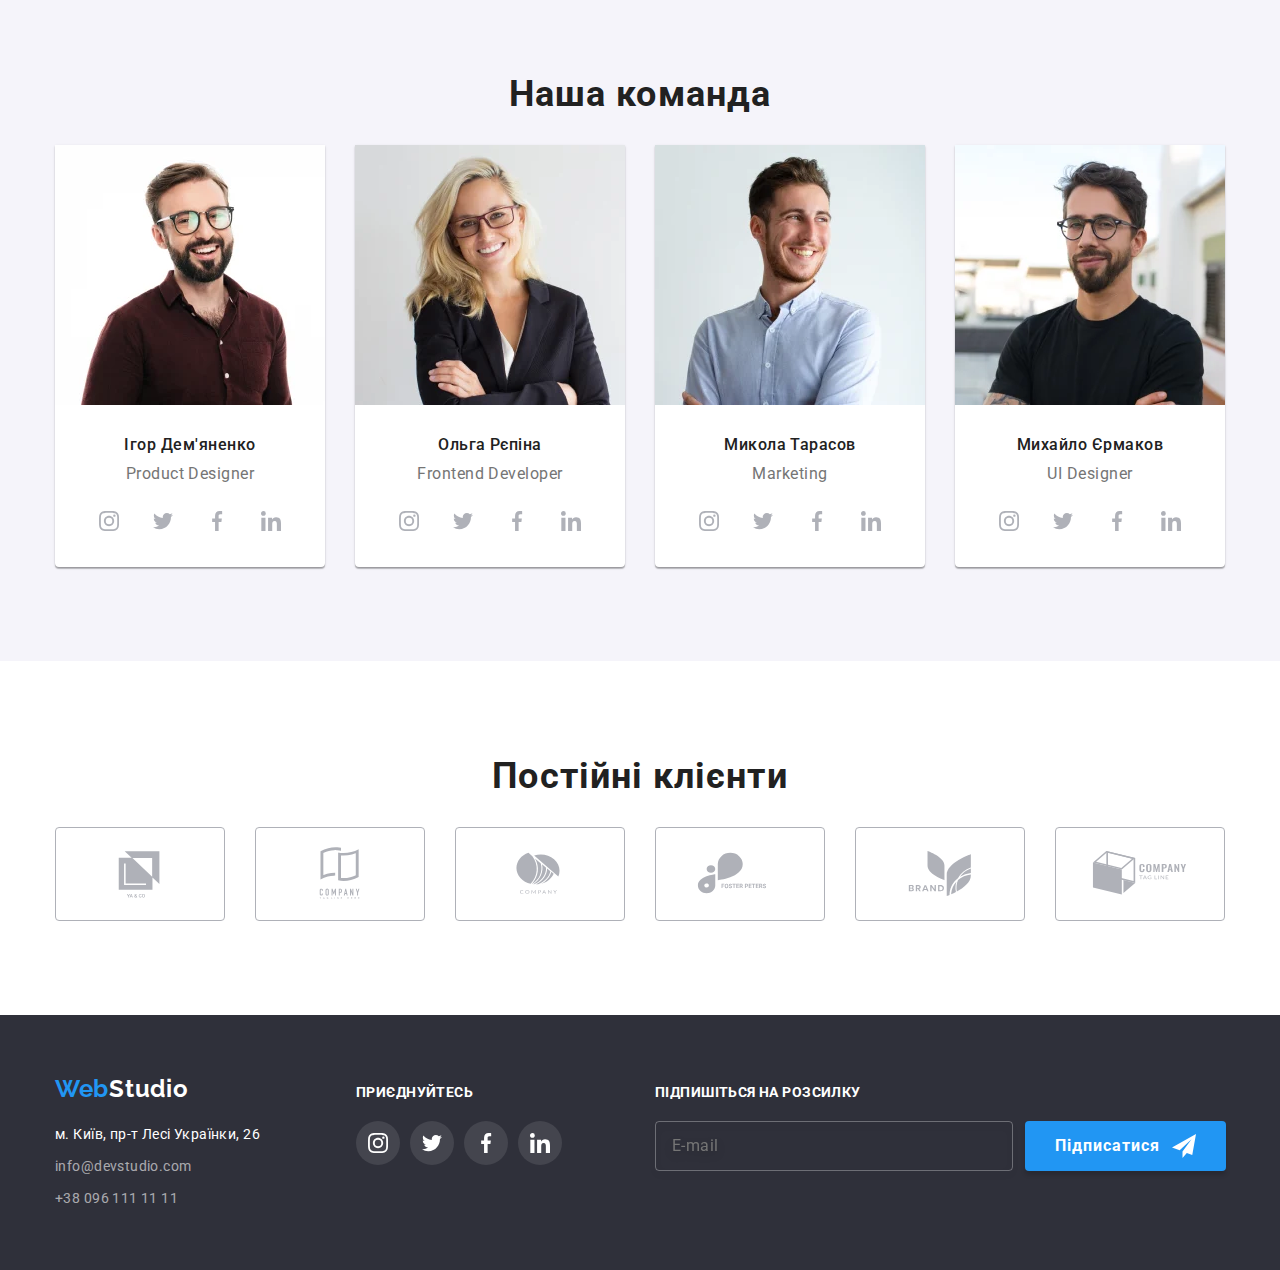
==== commit 233435d5: "and home work 8" ====
--- a/index.html
+++ b/index.html
@@ -50,18 +50,22 @@
           </nav>
 
           <ul class="contacts">
-            <li><a href="mailto:info@devstudio.com" class="contacts__link">
-              <svg class="contacts__icons" width="18" height="12">
-                <use href="./images/icons.svg#envelope"></use>
-              </svg>
-              info@devstudio.com
-            </a></li>
-            <li><a href="tel:+380961111111" class="contacts__link">
-              <svg class="contacts__icons" width="10" height="16">
-                <use href="./images/icons.svg#smartphone"></use>
-              </svg>
-              +38 096 111 11 11
-            </a></li>
+            <li>
+              <a href="mailto:info@devstudio.com" class="contacts__link">
+                <svg class="contacts__icons" width="18" height="12">
+                  <use href="./images/icons.svg#envelope"></use>
+                </svg>
+                info@devstudio.com
+              </a>
+            </li>
+            <li>
+              <a href="tel:+380961111111" class="contacts__link">
+                <svg class="contacts__icons" width="10" height="16">
+                  <use href="./images/icons.svg#smartphone"></use>
+                </svg>
+                +38 096 111 11 11
+              </a>
+            </li>
           </ul>
 
           <div class="social-header">
@@ -244,7 +248,7 @@
                     ./images/team/img1_lg@1x.webp 1x,
                     ./images/team/img1_lg@2x.webp 2x
                   "
-                  type="imege/webp"
+                  type="image/webp"
                 />
                 <source
                   media="(min-width:1200px)"
@@ -260,7 +264,7 @@
                     ./images/team/img1_md@1x.webp 1x,
                     ./images/team/img1_md@2x.webp 2x
                   "
-                  type="imege/webp"
+                  type="image/webp"
                 />
                 <source
                   media="(min-width:768px)"
@@ -276,7 +280,7 @@
                     ./images/team/img1_sm@1x.webp 1x,
                     ./images/team/img1_sm@2x.webp 2x
                   "
-                  type="imege/webp"
+                  type="image/webp"
                 />
                 <source
                   media="(min-width:480px)"
@@ -354,7 +358,7 @@
                     ./images/team/img2_lg@1x.webp 1x,
                     ./images/team/img2_lg@2x.webp 2x
                   "
-                  type="imege/webp"
+                  type="image/webp"
                 />
                 <source
                   media="(min-width:1200px)"
@@ -370,7 +374,7 @@
                     ./images/team/img2_md@1x.webp 1x,
                     ./images/team/img2_md@2x.webp 2x
                   "
-                  type="imege/webp"
+                  type="image/webp"
                 />
                 <source
                   media="(min-width:768px)"
@@ -386,7 +390,7 @@
                     ./images/team/img2_sm@1x.webp 1x,
                     ./images/team/img2_sm@2x.webp 2x
                   "
-                  type="imege/webp"
+                  type="image/webp"
                 />
                 <source
                   media="(min-width:480px)"
@@ -464,7 +468,7 @@
                     ./images/team/img3_lg@1x.webp 1x,
                     ./images/team/img3_lg@2x.webp 2x
                   "
-                  type="imege/webp"
+                  type="image/webp"
                 />
                 <source
                   media="(min-width:1200px)"
@@ -480,7 +484,7 @@
                     ./images/team/img3_md@1x.webp 1x,
                     ./images/team/img3_md@2x.webp 2x
                   "
-                  type="imege/webp"
+                  type="image/webp"
                 />
                 <source
                   media="(min-width:768px)"
@@ -496,7 +500,7 @@
                     ./images/team/img3_sm@1x.webp 1x,
                     ./images/team/img3_sm@2x.webp 2x
                   "
-                  type="imege/webp"
+                  type="image/webp"
                 />
                 <source
                   media="(min-width:480px)"
@@ -574,7 +578,7 @@
                     ./images/team/img4_lg@1x.webp 1x,
                     ./images/team/img4_lg@2x.webp 2x
                   "
-                  type="imege/webp"
+                  type="image/webp"
                 />
                 <source
                   media="(min-width:1200px)"
@@ -590,7 +594,7 @@
                     ./images/team/img4_md@1x.webp 1x,
                     ./images/team/img4_md@2x.webp 2x
                   "
-                  type="imege/webp"
+                  type="image/webp"
                 />
                 <source
                   media="(min-width:768px)"
@@ -606,7 +610,7 @@
                     ./images/team/img4_sm@1x.webp 1x,
                     ./images/team/img4_sm@2x.webp 2x
                   "
-                  type="imege/webp"
+                  type="image/webp"
                 />
                 <source
                   media="(min-width:480px)"
--- a/css/main.min.css
+++ b/css/main.min.css
@@ -1 +1 @@
-html{box-sizing:border-box}*,*::before,*::after{box-sizing:inherit}html{-moz-tab-size:4;-o-tab-size:4;tab-size:4}html{line-height:1.15;-webkit-text-size-adjust:100%}body{margin:0}body{font-family:system-ui,-apple-system,"Segoe UI",Roboto,Helvetica,Arial,sans-serif,"Apple Color Emoji","Segoe UI Emoji"}hr{height:0;color:inherit}abbr[title]{-webkit-text-decoration:underline dotted;text-decoration:underline dotted}b,strong{font-weight:bolder}code,kbd,pre,samp{font-family:ui-monospace,SFMono-Regular,Consolas,"Liberation Mono",Menlo,monospace;font-size:1em}small{font-size:80%}sub,sup{font-size:75%;line-height:0;position:relative;vertical-align:baseline}sub{bottom:-0.25em}sup{top:-0.5em}table{text-indent:0;border-color:inherit}button,input,optgroup,select,textarea{font-family:inherit;font-size:100%;line-height:1.15;margin:0}button,select{text-transform:none}[type=button],[type=reset],[type=submit],button{-webkit-appearance:button}::-moz-focus-inner{border-style:none;padding:0}:-moz-focusring{outline:1px dotted ButtonText}:-moz-ui-invalid{box-shadow:none}legend{padding:0}progress{vertical-align:baseline}::-webkit-inner-spin-button,::-webkit-outer-spin-button{height:auto}[type=search]{-webkit-appearance:textfield;outline-offset:-2px}::-webkit-search-decoration{-webkit-appearance:none}::-webkit-file-upload-button{-webkit-appearance:button;font:inherit}summary{display:list-item}h1,h2,h3,h4,h5,h6,p{margin:0;padding:0}ul,ol{list-style:none;margin:0;padding:0}a{text-decoration:none;color:currentColor;font-style:normal}button{cursor:pointer}img{display:block}img{max-width:100%;height:auto;-o-object-fit:cover;object-fit:cover;-o-object-position:center;object-position:center}body{font-family:"Roboto";background-color:#fff}.conteiner{margin-left:auto;margin-right:auto;padding-left:15px;padding-right:15px}@media screen and (min-width: 480px){.conteiner{width:480px}}@media screen and (min-width: 768px){.conteiner{width:768px}}@media screen and (min-width: 1200px){.conteiner{width:1200px}}.section{padding-top:60px;padding-bottom:60px}@media screen and (min-width: 1200px){.section{padding-top:94px;padding-bottom:94px}}.visually-hidden{position:absolute;width:1px;height:1px;margin:-1px;border:0;padding:0;white-space:nowrap;-webkit-clip-path:inset(100%);clip-path:inset(100%);clip:rect(0 0 0 0);overflow:hidden}.section__title{margin-bottom:30px;font-weight:700;font-size:36px;line-height:42px;text-align:center;letter-spacing:.03em;color:#212121}.logo{font-family:"Raleway";font-style:normal;font-weight:700;font-size:24px;line-height:1.16;letter-spacing:.03em}.logo__start{color:#2196f3}.logo__end{color:#212121}.logo__end.logo__end--footer{color:#fff}header{border-bottom:1px solid #ececec}.header{display:flex;justify-content:space-between;align-items:center;padding-top:10px;padding-bottom:10px;background-color:#fff;font-weight:500;font-size:14px;line-height:1.14;letter-spacing:.02em}@media screen and (min-width: 768px){.header{padding-top:21px;padding-bottom:21px}}@media screen and (min-width: 1200px){.header{padding-top:25px;padding-bottom:25px}}.menu-contacts__box{display:none}@media screen and (min-width: 768px){.menu-contacts__box{display:flex;margin-left:87px;justify-content:space-between;align-items:center;width:100%}}.menu-btn.menu-btn--close{position:fixed;top:10px;right:15px}@media screen and (max-width: 767px){.menu-contacts__box.is-open{position:fixed;top:0;left:0;display:flex;flex-direction:column;width:100%;height:100%;padding:48px 40px 48px 40px;background-color:#fff;z-index:999;overflow-y:scroll}}@media screen and (max-width: 767px){nav{margin-bottom:auto}}.nav{display:flex;gap:50px}@media screen and (max-width: 767px){.nav{flex-direction:column}}.nav__link{position:relative;padding-top:20px;padding-bottom:20px;text-decoration:none;color:#212121;filter:none;transition:filter 250ms cubic-bezier(0.4, 0, 0.2, 1),color 250ms cubic-bezier(0.4, 0, 0.2, 1)}@media screen and (max-width: 767px){.nav__link{font-weight:500;font-size:40px;line-height:47px;letter-spacing:.02em;color:#212121}}.nav__link:hover,.nav__link:focus,.nav__link.nav__link--active{filter:drop-shadow(0px 4px 4px rgba(0, 0, 0, 0.25));color:#2196f3;transition:filter 250ms cubic-bezier(0.4, 0, 0.2, 1),color 250ms cubic-bezier(0.4, 0, 0.2, 1)}.nav__link.nav__link--active::before{position:absolute;display:inline-block;content:"";width:105%;height:4px;left:-1px;top:67px;background:#2196f3;border-radius:2px}@media screen and (min-width: 1200px){.nav__link.nav__link--active::before{top:60px}}.contacts__icons{fill:currentColor;margin-right:10px;color:#757575;transition:fill 250ms cubic-bezier(0.4, 0, 0.2, 1)}.contacts__link:hover .contacts__icons,.contacts__link:focus .contacts__icons{fill:#2196f3;transition:fill 250ms cubic-bezier(0.4, 0, 0.2, 1)}@media screen and (max-width: 767px){.contacts__icons{display:none}}@media screen and (max-width: 767px){.contacts>a[href="tel:+380961111111"]{font-weight:500;font-size:34px;line-height:1.18;letter-spacing:.02em;color:#2196f3}}@media screen and (max-width: 767px){.contacts>a[href="mailto:info@devstudio.com"]{font-weight:500;font-size:24px;line-height:1.17;letter-spacing:.02em;color:#757575}}.contacts__link{display:flex;align-items:center;color:#757575;text-decoration:none;transition:color 250ms cubic-bezier(0.4, 0, 0.2, 1)}.contacts__link:hover,.contacts__link:focus{color:#2196f3;transition:color 250ms cubic-bezier(0.4, 0, 0.2, 1)}.contacts{display:flex;flex-direction:column;gap:10px}@media screen and (max-width: 767px){.contacts{flex-direction:column-reverse;margin-bottom:64px}}@media screen and (min-width: 1200px){.contacts{flex-direction:row;gap:30px}}.menu-btn{display:flex;padding:0;margin:0;background-color:rgba(0,0,0,0);border:0}@media screen and (min-width: 768px){.menu-btn{display:none}}@media screen and (min-width: 768px){.social-header{display:none}}.social-list{display:flex;flex-wrap:wrap;gap:20px;font-weight:500;font-size:18px;line-height:1.22;letter-spacing:.02em;color:#2196f3}@media screen and (min-width: 768px){.social-list{display:none}}.social-link__header{position:relative}.social-link__header:not(:last-child) a::after{content:"";position:absolute;top:0px;right:-11px;border-left:1px solid rgba(33,33,33,.2);width:0px;height:22px}.conteiner.bg-hero{display:flex;align-items:center;flex-direction:column;padding-left:60px;padding-right:60px}.hero.section{max-width:480px;margin-left:auto;margin-right:auto;padding-top:118px;padding-bottom:118px;background-size:cover;background-repeat:no-repeat;background-position:center;background-color:#2f303a;background-image:linear-gradient(rgba(47, 48, 58, 0.4), rgba(47, 48, 58, 0.4)),url(../images/hero/img_sm@1x.jpg)}@media(min-device-pixel-ratio: 2),(-webkit-min-device-pixel-ratio: 2),(min-resolution: 192dpi),(min-resolution: 2dppx){.hero.section{background-image:linear-gradient(rgba(47, 48, 58, 0.4), rgba(47, 48, 58, 0.4)),url(../images/hero/img_sm@2x.jpg)}}@media screen and (min-width: 768px){.hero.section{max-width:768px;background-image:linear-gradient(rgba(47, 48, 58, 0.4), rgba(47, 48, 58, 0.4)),url(../images/hero/img_md@1x.jpg)}}@media screen and (min-width: 768px)and (min-device-pixel-ratio: 2),screen and (min-width: 768px)and (-webkit-min-device-pixel-ratio: 2),screen and (min-width: 768px)and (min-resolution: 192dpi),screen and (min-width: 768px)and (min-resolution: 2dppx){.hero.section{background-image:linear-gradient(rgba(47, 48, 58, 0.4), rgba(47, 48, 58, 0.4)),url(../images/hero/img_md@2x.jpg)}}@media screen and (min-width: 1200px){.hero.section{max-width:1600px;background-image:linear-gradient(rgba(47, 48, 58, 0.4), rgba(47, 48, 58, 0.4)),url(../images/hero/img_lg@1x.jpg)}}@media screen and (min-width: 1200px)and (min-device-pixel-ratio: 2),screen and (min-width: 1200px)and (-webkit-min-device-pixel-ratio: 2),screen and (min-width: 1200px)and (min-resolution: 192dpi),screen and (min-width: 1200px)and (min-resolution: 2dppx){.hero.section{background-image:linear-gradient(rgba(47, 48, 58, 0.4), rgba(47, 48, 58, 0.4)),url(../images/hero/img_lg@2x.jpg)}}.hero h1{margin-bottom:30px;max-width:360px;font-weight:900;font-size:26px;line-height:1.62;text-align:center;letter-spacing:.06em;text-transform:uppercase;color:#fff}@media screen and (min-width: 1200px){.hero h1{max-width:696px;font-size:44px;line-height:1.36}}.hero-button{display:block;padding:10px 24px;margin-left:auto;margin-right:auto;background:#2196f3;box-shadow:0px 4px 4px rgba(0,0,0,.15);border-radius:4px;border:0;font-weight:700;font-size:16px;line-height:1.88;letter-spacing:.06em;color:#fff}.features-list{display:flex;flex-wrap:wrap;gap:30px}@media screen and (min-width: 1200px){.features.section{padding-bottom:0}}.features-list>li{width:100%}@media screen and (min-width: 768px){.features-list>li{width:calc((100% - 30px)/2)}}@media screen and (min-width: 1200px){.features-list>li{width:calc((100% - 90px)/4)}}.features-icon{display:flex;justify-content:center;align-items:center;margin-bottom:30px;height:120px;background:#f5f4fa;border-radius:4px}.features-title{margin-bottom:10px;font-weight:700;font-size:14px;line-height:16px;text-align:center;letter-spacing:.03em;text-transform:uppercase;color:#212121}@media screen and (min-width: 768px){.features-title{text-align:left}}.features-text{font-weight:400;font-size:14px;line-height:1.71;letter-spacing:.03em;color:#757575}.about{display:none;background:var(--header-beckground-color)}@media screen and (min-width: 1200px){.about{display:block}}.box.about-list{display:inline-flex}.about-list{position:relative;margin-right:30px;list-style-type:none}.about-tumb{position:absolute;display:flex;justify-content:center;align-items:center;width:100%;height:70px;left:0;bottom:0;background:rgba(47,48,58,.8)}.about-tumb-text{font-family:"Roboto";font-style:normal;font-weight:700;font-size:14px;line-height:1.14;letter-spacing:.03em;text-transform:uppercase;color:#fff}.about-list:last-child{margin-right:0}.about-titel{margin-bottom:50px;color:var(--titel-text-color);font-weight:700;font-size:36px;line-height:1.17;text-align:center;letter-spacing:.03em}.team{background-color:#f5f4fa}.team__box{display:flex;flex-wrap:wrap;gap:30px}.team__list{display:flex;flex-direction:column;align-items:center;padding-bottom:24px;width:100%;background:#fff;box-shadow:0px 1px 3px rgba(0,0,0,.12),0px 1px 1px rgba(0,0,0,.14),0px 2px 1px rgba(0,0,0,.2);border-radius:0px 0px 4px 4px}@media screen and (min-width: 768px){.team__list{width:calc((100% - 30px)/2)}}@media screen and (min-width: 1200px){.team__list{width:calc((100% - 90px)/4)}}.team__list>picture{width:100%;margin-bottom:30px;-o-object-fit:cover;object-fit:cover}.team__name{margin-bottom:10px;font-weight:500;font-size:16px;line-height:1.19;text-align:center;letter-spacing:.03em;color:#212121}.team__text{margin-bottom:16px;font-weight:400;font-size:16px;line-height:1.19;text-align:center;letter-spacing:.03em;color:#757575}.social-link__box{display:flex;gap:10px}.social-link__link{display:flex;justify-content:center;align-items:center;width:44px;height:44px;border-radius:50%;background-color:inherit;transition:fill 250ms cubic-bezier(0.4, 0, 0.2, 1),background-color 250ms cubic-bezier(0.4, 0, 0.2, 1)}.social-link__link:hover,.social-link__link:focus{fill:#fff;background-color:#2196f3;transition:fill 250ms cubic-bezier(0.4, 0, 0.2, 1),background-color 250ms cubic-bezier(0.4, 0, 0.2, 1)}.social-link__link--light{fill:#afb1b8}.social-link__link--dark{fill:#fff;background-color:rgba(255,255,255,.1)}.social-link__icons{width:20px;height:20px}@media screen and (max-width: 767.98px){.section.clients{padding-bottom:41px}}.clients__box{display:flex;flex-wrap:wrap;gap:30px}.clients__box>li{width:calc((100% - 30px)/2)}@media screen and (min-width: 768px){.clients__box>li{width:calc((100% - 60px)/3)}}@media screen and (min-width: 1200px){.clients__box>li{width:calc((100% - 150px)/6)}}.clients__link{display:flex;justify-content:center;align-items:center;padding-bottom:16px;padding-top:16px;fill:#afb1b8;border:1px solid #afb1b8;border-radius:4px;transition:fill 250ms cubic-bezier(0.4, 0, 0.2, 1),border 250ms cubic-bezier(0.4, 0, 0.2, 1)}.clients__link:hover,.clients__link:focus{fill:#2196f3;border:1px solid #2196f3;transition:fill 250ms cubic-bezier(0.4, 0, 0.2, 1),border 250ms cubic-bezier(0.4, 0, 0.2, 1)}.clients-icon{width:106px;height:60px}footer{background-color:#2f303a}.footer.section{padding-top:60px;padding-bottom:60px}.footer.conteiner{display:flex;flex-direction:column;gap:60px}@media screen and (min-width: 768px){.footer.conteiner{flex-direction:row;flex-wrap:wrap;justify-content:space-around;align-items:baseline}}@media screen and (min-width: 1200px){.footer.conteiner{flex-direction:row;flex-wrap:nowrap;justify-content:flex-start;align-items:baseline;gap:0px}}.footer .logo{margin-bottom:20px}.logo-address{display:flex;flex-direction:column;align-items:center}@media screen and (min-width: 1200px){.logo-address{margin-right:70px;align-items:start}}.address{display:flex;flex-direction:column;align-items:center;gap:8px}@media screen and (min-width: 1200px){.address>li{width:231px}}.address__link{font-weight:400;font-size:14px;line-height:1.71;text-align:center;letter-spacing:.03em;color:#fff;transition:color 250ms cubic-bezier(0.4, 0, 0.2, 1)}.address__link:hover,.address__link:focus{color:#2196f3;transition:color 250ms cubic-bezier(0.4, 0, 0.2, 1)}.address__link--mail-tel{color:rgba(255,255,255,.6)}.invite{display:flex;flex-direction:column;align-items:center}@media screen and (min-width: 1200px){.invite{align-items:flex-start}}.invite__title{margin-bottom:20px;font-weight:700;font-size:14px;line-height:1.14;text-align:center;letter-spacing:.03em;text-transform:uppercase;color:#fff}@media screen and (min-width: 480px)and (max-width: 1199px){.subscribe{width:450px}}@media screen and (min-width: 1200px){.subscribe{margin-left:auto}}.subscribe-form{display:flex;flex-direction:column;align-items:center;gap:20px}@media screen and (max-width: 1199px){.subscribe-form{max-width:450px}}@media screen and (min-width: 1200px){.subscribe-form{width:570px;flex-direction:row;gap:12px;align-items:flex-end}}.email-sub{width:100%}.email-subscribe{display:flex;flex-direction:column;width:100%;font-weight:700;font-size:14px;line-height:1.14;text-align:center;letter-spacing:.03em;text-transform:uppercase;color:#fff}@media screen and (min-width: 1200px){.email-subscribe{display:inline}}.email-subscribe__title{margin-bottom:20px;display:inline-block}.email-subscribe__input{max-width:450px;padding:15px 16px;font-weight:400;font-size:16px;line-height:1.25x;letter-spacing:.03em;color:#fff;background-color:rgba(0,0,0,0);border:1px solid rgba(255,255,255,.3);filter:drop-shadow(0px 4px 4px rgba(0, 0, 0, 0.15));border-radius:4px;transition:border 250ms cubic-bezier(0.4, 0, 0.2, 1)}.email-subscribe__input ::-moz-placeholder{color:rgba(255,255,255,.6)}.email-subscribe__input :-ms-input-placeholder{color:rgba(255,255,255,.6)}.email-subscribe__input ::placeholder{color:rgba(255,255,255,.6)}.email-subscribe__input:hover,.email-subscribe__input:focus{border:1px solid #2196f3;outline:none;transition:border 250ms cubic-bezier(0.4, 0, 0.2, 1)}@media screen and (min-width: 1200px){.email-subscribe__input{width:358px}}.footer-button{display:flex;align-items:center;justify-content:center;gap:12px;padding:10px 30px;font-weight:700;font-size:16px;line-height:1.88;letter-spacing:.06em;color:#fff;background-color:#2196f3;box-shadow:0px 4px 4px rgba(0,0,0,.15);border-radius:4px;border:0}.box-filters{display:flex;flex-wrap:wrap;gap:15px 8px;margin-bottom:40px}@media screen and (max-width: 767px){.box-filters>li:nth-child(3){margin-right:15px}}@media screen and (min-width: 768px){.box-filters{flex-wrap:nowrap;justify-content:center;gap:0px 8px;margin-bottom:30px}}.filters{display:flex;align-items:center;justify-content:center;outline:4 px solid tomato;min-width:73px;padding:6px 22px;background:#f5f4fa;border-radius:4px;border:0;font-weight:500;font-size:16px;line-height:1.62;letter-spacing:.03em;color:#212121;transition:background 250ms cubic-bezier(0.4, 0, 0.2, 1),color 250ms cubic-bezier(0.4, 0, 0.2, 1),box-shadow 250ms cubic-bezier(0.4, 0, 0.2, 1)}.filters:hover,.filters:focus{background:#2196f3;color:#fff;box-shadow:0px 3px 1px rgba(0,0,0,.1),0px 1px 2px rgba(0,0,0,.08),0px 2px 2px rgba(0,0,0,.12);border-radius:4px;transition:background 250ms cubic-bezier(0.4, 0, 0.2, 1),color 250ms cubic-bezier(0.4, 0, 0.2, 1),box-shadow 250ms cubic-bezier(0.4, 0, 0.2, 1)}.box-working{display:flex;flex-wrap:wrap;gap:30px}.portfolio-list{width:100%;box-shadow:none;transition:box-shadow 250ms cubic-bezier(0.4, 0, 0.2, 1)}@media screen and (min-width: 768px){.portfolio-list{width:calc((100% - 30px)/2)}}@media screen and (min-width: 1200px){.portfolio-list{width:calc((100% - 60px)/3)}}.portfolio-list:hover,.portfolio-list:focus{box-shadow:0px 1px 1px rgba(0,0,0,.12),0px 4px 4px rgba(0,0,0,.06),1px 4px 6px rgba(0,0,0,.16);transition:box-shadow 250ms cubic-bezier(0.4, 0, 0.2, 1)}.working-trump{position:relative;overflow:hidden;width:100%}.working-trump-box{position:absolute;display:flex;align-items:center;justify-content:center;top:0;right:0;width:100%;height:100%;transform:translateY(101%);transition:transform 250ms cubic-bezier(0.4, 0, 0.2, 1);background-color:rgba(33,150,243,.9)}.portfolio-link:hover .working-trump-box,.portfolio-link:focus .working-trump-box{transform:translateY(0);transition:transform 250ms cubic-bezier(0.4, 0, 0.2, 1)}.portfolio-link{height:100%}.working-trump>img{width:100%}.working-trump-text{display:inline-block;margin-top:auto;margin-bottom:auto;width:calc(100% - 48px);font-weight:400;font-size:18px;line-height:1.56;letter-spacing:.03em;color:#fff}.person{padding:20px 24px;border-left:1px solid #eee;border-right:1px solid #eee;border-bottom:1px solid #eee}.working-title{margin-bottom:4px;font-weight:700;font-size:18px;line-height:2;letter-spacing:.06em;color:#212121}.working-text{font-weight:400;font-size:16px;line-height:1.88;letter-spacing:.03em;color:#757575}.backdrop{position:fixed;top:0;left:0;width:100%;height:100%;padding:15px;opacity:1;overflow-y:scroll;background-color:rgba(0,0,0,.2);transition:opacity 250ms cubic-bezier(0.4, 0, 0.2, 1)}.backdrop.is-hidden{opacity:0;pointer-events:none;transition:opacity 250ms cubic-bezier(0.4, 0, 0.2, 1)}.modal{position:relative;padding:40px;left:50%;transform:translateX(-50%);width:100%;background:#fff;box-shadow:0px 1px 3px rgba(0,0,0,.12),0px 1px 1px rgba(0,0,0,.14),0px 2px 1px rgba(0,0,0,.2);border-radius:4px}@media screen and (min-width: 480px)and (min-height: 609px){.modal{position:absolute;top:50%;left:50%;transform:translate(-50%, -50%);width:450px}}@media screen and (max-width: 1199px){.modal{max-width:450px}}@media screen and (min-width: 1200px){.modal{width:528px}}.btn-exit-modal{position:absolute;top:8px;right:8px;display:flex;align-items:center;justify-content:center;width:30px;height:30px;border:1px solid rgba(0,0,0,.1);border-radius:50%;background-color:#fff;fill:#000;transition:fill 250ms cubic-bezier(0.4, 0, 0.2, 1)}.btn-exit-modal:hover,.btn-exit-modal:focus{fill:#2196f3;transition:fill 250ms cubic-bezier(0.4, 0, 0.2, 1)}.modal-form{display:flex;flex-direction:column}.modal-form>b{font-weight:700;font-size:20px;line-height:1.5;text-align:center;letter-spacing:.03em;color:#212121}.form-box{position:relative;display:flex;flex-direction:column;gap:4px;outline:none;margin-bottom:10px;font-weight:400;font-size:12px;line-height:1.17;letter-spacing:.01em;color:#757575}.modal-input{width:100%;padding-top:12px;padding-right:12px;padding-bottom:12px;padding-left:42px;outline:none;border:1px solid rgba(33,33,33,.2);border-radius:4px;transition:border 250ms cubic-bezier(0.4, 0, 0.2, 1)}.modal-input:hover,.modal-input:focus{border:1px solid #2196f3;transition:border 250ms cubic-bezier(0.4, 0, 0.2, 1)}.form-icon{position:absolute;top:50%;left:12px;fill:#212121;transition:fill 250ms cubic-bezier(0.4, 0, 0.2, 1)}.form-box:hover .form-icon,.form-box:focus-within .form-icon{fill:#2196f3;transition:fill 250ms cubic-bezier(0.4, 0, 0.2, 1)}.form-box.comment{margin-bottom:20px}#comment{padding:12px;outline:none;height:120px;resize:none;border:1px solid rgba(33,33,33,.2);border-radius:4px;transition:border 250ms cubic-bezier(0.4, 0, 0.2, 1)}#comment:hover,#comment:focus{border:1px solid #2196f3;transition:border 250ms cubic-bezier(0.4, 0, 0.2, 1)}.agreement-box{position:relative;display:flex;margin-bottom:30px;font-weight:400;font-size:12px;line-height:1.17;letter-spacing:.03em;color:#757575}@media screen and (min-width: 1200px){.agreement-box{font-size:14px;line-height:1.71;justify-content:center}}.agreement-box a{color:#2196f3;-webkit-text-decoration-line:underline;text-decoration-line:underline}.checkbox-agree{opacity:0;margin-right:8px}.agree-icon{position:absolute;width:16px;height:15px;top:0px;left:0px;background-image:url(../images/sdascsadcfasfcsac.svg)}.checkbox-agree:checked+.agree-icon{background-image:url(../images/icon-check.svg)}@media screen and (min-width: 1200px){.agree-icon{top:3px;left:22px}}.modal-button{padding:10px 24px;min-width:200px;margin-left:auto;margin-right:auto;background:#2196f3;box-shadow:0px 4px 4px rgba(0,0,0,.15);border-radius:4px;border:none;font-weight:700;font-size:16px;line-height:1.88;letter-spacing:.06em;color:#fff}/*# sourceMappingURL=main.min.css.map */+html{box-sizing:border-box}*,*::before,*::after{box-sizing:inherit}html{-moz-tab-size:4;-o-tab-size:4;tab-size:4}html{line-height:1.15;-webkit-text-size-adjust:100%}body{margin:0}body{font-family:system-ui,-apple-system,"Segoe UI",Roboto,Helvetica,Arial,sans-serif,"Apple Color Emoji","Segoe UI Emoji"}hr{height:0;color:inherit}abbr[title]{-webkit-text-decoration:underline dotted;text-decoration:underline dotted}b,strong{font-weight:bolder}code,kbd,pre,samp{font-family:ui-monospace,SFMono-Regular,Consolas,"Liberation Mono",Menlo,monospace;font-size:1em}small{font-size:80%}sub,sup{font-size:75%;line-height:0;position:relative;vertical-align:baseline}sub{bottom:-0.25em}sup{top:-0.5em}table{text-indent:0;border-color:inherit}button,input,optgroup,select,textarea{font-family:inherit;font-size:100%;line-height:1.15;margin:0}button,select{text-transform:none}[type=button],[type=reset],[type=submit],button{-webkit-appearance:button}::-moz-focus-inner{border-style:none;padding:0}:-moz-focusring{outline:1px dotted ButtonText}:-moz-ui-invalid{box-shadow:none}legend{padding:0}progress{vertical-align:baseline}::-webkit-inner-spin-button,::-webkit-outer-spin-button{height:auto}[type=search]{-webkit-appearance:textfield;outline-offset:-2px}::-webkit-search-decoration{-webkit-appearance:none}::-webkit-file-upload-button{-webkit-appearance:button;font:inherit}summary{display:list-item}h1,h2,h3,h4,h5,h6,p{margin:0;padding:0}ul,ol{list-style:none;margin:0;padding:0}a{text-decoration:none;color:currentColor;font-style:normal}button{cursor:pointer}img{display:block}img{max-width:100%;height:auto;-o-object-fit:cover;object-fit:cover;-o-object-position:center;object-position:center}body{font-family:"Roboto";background-color:#fff}.conteiner{margin-left:auto;margin-right:auto;padding-left:15px;padding-right:15px}@media screen and (min-width: 480px){.conteiner{width:480px}}@media screen and (min-width: 768px){.conteiner{width:768px}}@media screen and (min-width: 1200px){.conteiner{width:1200px}}.section{padding-top:60px;padding-bottom:60px}@media screen and (min-width: 1200px){.section{padding-top:94px;padding-bottom:94px}}.visually-hidden{position:absolute;width:1px;height:1px;margin:-1px;border:0;padding:0;white-space:nowrap;-webkit-clip-path:inset(100%);clip-path:inset(100%);clip:rect(0 0 0 0);overflow:hidden}.section__title{margin-bottom:30px;font-weight:700;font-size:36px;line-height:42px;text-align:center;letter-spacing:.03em;color:#212121}.logo{font-family:"Raleway";font-style:normal;font-weight:700;font-size:24px;line-height:1.16;letter-spacing:.03em}.logo__start{color:#2196f3}.logo__end{color:#212121}.logo__end.logo__end--footer{color:#fff}header{border-bottom:1px solid #ececec}.header{display:flex;justify-content:space-between;align-items:center;padding-top:10px;padding-bottom:10px;background-color:#fff;font-weight:500;font-size:14px;line-height:1.14;letter-spacing:.02em}@media screen and (min-width: 768px){.header{padding-top:21px;padding-bottom:21px}}@media screen and (min-width: 1200px){.header{padding-top:25px;padding-bottom:25px}}.menu-contacts__box{display:none}@media screen and (min-width: 768px){.menu-contacts__box{display:flex;margin-left:87px;justify-content:space-between;align-items:center;width:100%}}.menu-btn.menu-btn--close{position:fixed;top:10px;right:15px}@media screen and (max-width: 767px){.menu-contacts__box.is-open{position:fixed;top:0;left:0;display:flex;flex-direction:column;width:100%;height:100%;padding:48px 40px 48px 40px;background-color:#fff;z-index:999;overflow-y:scroll}}@media screen and (max-width: 767px){nav{margin-bottom:auto}}.nav{display:flex;gap:50px}@media screen and (max-width: 767px){.nav{flex-direction:column}}.nav__link{position:relative;padding-top:20px;padding-bottom:20px;text-decoration:none;color:#212121;filter:none;transition:filter 250ms cubic-bezier(0.4, 0, 0.2, 1),color 250ms cubic-bezier(0.4, 0, 0.2, 1)}@media screen and (max-width: 767px){.nav__link{font-weight:500;font-size:40px;line-height:47px;letter-spacing:.02em;color:#212121}}.nav__link:hover,.nav__link:focus,.nav__link.nav__link--active{filter:drop-shadow(0px 4px 4px rgba(0, 0, 0, 0.25));color:#2196f3;transition:filter 250ms cubic-bezier(0.4, 0, 0.2, 1),color 250ms cubic-bezier(0.4, 0, 0.2, 1)}.nav__link.nav__link--active::before{position:absolute;display:inline-block;content:"";width:105%;height:4px;left:-1px;top:67px;background:#2196f3;border-radius:2px}@media screen and (min-width: 1200px){.nav__link.nav__link--active::before{top:65px}}.contacts__icons{fill:currentColor;margin-right:10px;color:#757575;transition:fill 250ms cubic-bezier(0.4, 0, 0.2, 1)}.contacts__link:hover .contacts__icons,.contacts__link:focus .contacts__icons{fill:#2196f3;transition:fill 250ms cubic-bezier(0.4, 0, 0.2, 1)}@media screen and (max-width: 767px){.contacts__icons{display:none}}@media screen and (max-width: 767px){.contacts a[href="tel:+380961111111"]{font-weight:500;font-size:34px;line-height:1.18;letter-spacing:.02em;color:#2196f3}}@media screen and (max-width: 767px){.contacts a[href="mailto:info@devstudio.com"]{font-weight:500;font-size:24px;line-height:1.17;letter-spacing:.02em;color:#757575}}.contacts__link{display:flex;align-items:center;color:#757575;text-decoration:none;transition:color 250ms cubic-bezier(0.4, 0, 0.2, 1)}.contacts__link:hover,.contacts__link:focus{color:#2196f3;transition:color 250ms cubic-bezier(0.4, 0, 0.2, 1)}.contacts{display:flex;flex-direction:column;gap:10px}@media screen and (max-width: 767px){.contacts{flex-direction:column-reverse;margin-bottom:64px;gap:32px}}@media screen and (min-width: 1200px){.contacts{flex-direction:row;gap:30px}}.menu-btn{display:flex;padding:0;margin:0;background-color:rgba(0,0,0,0);border:0}@media screen and (min-width: 768px){.menu-btn{display:none}}@media screen and (min-width: 768px){.social-header{display:none}}.social-list{display:flex;flex-wrap:wrap;gap:20px;font-weight:500;font-size:18px;line-height:1.22;letter-spacing:.02em;color:#2196f3}@media screen and (min-width: 768px){.social-list{display:none}}.social-link__header{position:relative}.social-link__header:not(:last-child) a::after{content:"";position:absolute;top:0px;right:-11px;border-left:1px solid rgba(33,33,33,.2);width:0px;height:22px}.conteiner.bg-hero{display:flex;align-items:center;flex-direction:column;padding-left:60px;padding-right:60px}.hero.section{max-width:480px;margin-left:auto;margin-right:auto;padding-top:118px;padding-bottom:118px;background-size:cover;background-repeat:no-repeat;background-position:center;background-color:#2f303a;background-image:linear-gradient(rgba(47, 48, 58, 0.4), rgba(47, 48, 58, 0.4)),url(../images/hero/img_sm@1x.jpg)}@media(min-device-pixel-ratio: 2),(-webkit-min-device-pixel-ratio: 2),(min-resolution: 192dpi),(min-resolution: 2dppx){.hero.section{background-image:linear-gradient(rgba(47, 48, 58, 0.4), rgba(47, 48, 58, 0.4)),url(../images/hero/img_sm@2x.jpg)}}@media screen and (min-width: 768px){.hero.section{max-width:768px;background-image:linear-gradient(rgba(47, 48, 58, 0.4), rgba(47, 48, 58, 0.4)),url(../images/hero/img_md@1x.jpg)}}@media screen and (min-width: 768px)and (min-device-pixel-ratio: 2),screen and (min-width: 768px)and (-webkit-min-device-pixel-ratio: 2),screen and (min-width: 768px)and (min-resolution: 192dpi),screen and (min-width: 768px)and (min-resolution: 2dppx){.hero.section{background-image:linear-gradient(rgba(47, 48, 58, 0.4), rgba(47, 48, 58, 0.4)),url(../images/hero/img_md@2x.jpg)}}@media screen and (min-width: 1200px){.hero.section{max-width:1600px;padding-top:200px;padding-bottom:200px;background-image:linear-gradient(rgba(47, 48, 58, 0.4), rgba(47, 48, 58, 0.4)),url(../images/hero/img_lg@1x.jpg)}}@media screen and (min-width: 1200px)and (min-device-pixel-ratio: 2),screen and (min-width: 1200px)and (-webkit-min-device-pixel-ratio: 2),screen and (min-width: 1200px)and (min-resolution: 192dpi),screen and (min-width: 1200px)and (min-resolution: 2dppx){.hero.section{background-image:linear-gradient(rgba(47, 48, 58, 0.4), rgba(47, 48, 58, 0.4)),url(../images/hero/img_lg@2x.jpg)}}.hero h1{margin-bottom:30px;max-width:360px;font-weight:900;font-size:26px;line-height:1.62;text-align:center;letter-spacing:.06em;text-transform:uppercase;color:#fff}@media screen and (min-width: 1200px){.hero h1{max-width:696px;font-size:44px;line-height:1.36}}.hero-button{display:block;padding:10px 24px;margin-left:auto;margin-right:auto;background:#2196f3;box-shadow:0px 4px 4px rgba(0,0,0,.15);border-radius:4px;border:0;font-weight:700;font-size:16px;line-height:1.88;letter-spacing:.06em;color:#fff}.features-list{display:flex;flex-wrap:wrap;gap:30px}@media screen and (min-width: 1200px){.features.section{padding-bottom:0}}.features-list>li{width:100%}@media screen and (min-width: 768px){.features-list>li{width:calc((100% - 30px)/2)}}@media screen and (min-width: 1200px){.features-list>li{width:calc((100% - 90px)/4)}}.features-icon{display:flex;justify-content:center;align-items:center;margin-bottom:30px;height:120px;background:#f5f4fa;border-radius:4px}.features-title{margin-bottom:10px;font-weight:700;font-size:14px;line-height:16px;text-align:center;letter-spacing:.03em;text-transform:uppercase;color:#212121}@media screen and (min-width: 768px){.features-title{text-align:left}}.features-text{font-weight:400;font-size:14px;line-height:1.71;letter-spacing:.03em;color:#757575}.about{display:none;background:var(--header-beckground-color)}@media screen and (min-width: 1200px){.about{display:block}}.box.about-list{display:inline-flex}.about-list{position:relative;margin-right:30px;list-style-type:none}.about-tumb{position:absolute;display:flex;justify-content:center;align-items:center;width:100%;height:70px;left:0;bottom:0;background:rgba(47,48,58,.8)}.about-tumb-text{font-family:"Roboto";font-style:normal;font-weight:700;font-size:14px;line-height:1.14;letter-spacing:.03em;text-transform:uppercase;color:#fff}.about-list:last-child{margin-right:0}.about-titel{margin-bottom:50px;color:var(--titel-text-color);font-weight:700;font-size:36px;line-height:1.17;text-align:center;letter-spacing:.03em}.team{background-color:#f5f4fa}.team__box{display:flex;flex-wrap:wrap;gap:30px}.team__list{display:flex;flex-direction:column;align-items:center;padding-bottom:24px;width:100%;background:#fff;box-shadow:0px 1px 3px rgba(0,0,0,.12),0px 1px 1px rgba(0,0,0,.14),0px 2px 1px rgba(0,0,0,.2);border-radius:0px 0px 4px 4px}@media screen and (min-width: 768px){.team__list{width:calc((100% - 30px)/2)}}@media screen and (min-width: 1200px){.team__list{width:calc((100% - 90px)/4)}}.team__list>picture{width:100%;margin-bottom:30px;-o-object-fit:cover;object-fit:cover}.team__name{margin-bottom:10px;font-weight:500;font-size:16px;line-height:1.19;text-align:center;letter-spacing:.03em;color:#212121}.team__text{margin-bottom:16px;font-weight:400;font-size:16px;line-height:1.19;text-align:center;letter-spacing:.03em;color:#757575}.social-link__box{display:flex;gap:10px}.social-link__link{display:flex;justify-content:center;align-items:center;width:44px;height:44px;border-radius:50%;background-color:inherit;transition:fill 250ms cubic-bezier(0.4, 0, 0.2, 1),background-color 250ms cubic-bezier(0.4, 0, 0.2, 1)}.social-link__link:hover,.social-link__link:focus{fill:#fff;background-color:#2196f3;transition:fill 250ms cubic-bezier(0.4, 0, 0.2, 1),background-color 250ms cubic-bezier(0.4, 0, 0.2, 1)}.social-link__link--light{fill:#afb1b8}.social-link__link--dark{fill:#fff;background-color:rgba(255,255,255,.1)}.social-link__icons{width:20px;height:20px}@media screen and (max-width: 767.98px){.section.clients{padding-bottom:41px}}.clients__box{display:flex;flex-wrap:wrap;gap:30px}.clients__box>li{width:calc((100% - 30px)/2)}@media screen and (min-width: 768px){.clients__box>li{width:calc((100% - 60px)/3)}}@media screen and (min-width: 1200px){.clients__box>li{width:calc((100% - 150px)/6)}}.clients__link{display:flex;justify-content:center;align-items:center;padding-bottom:16px;padding-top:16px;fill:#afb1b8;border:1px solid #afb1b8;border-radius:4px;transition:fill 250ms cubic-bezier(0.4, 0, 0.2, 1),border 250ms cubic-bezier(0.4, 0, 0.2, 1)}.clients__link:hover,.clients__link:focus{fill:#2196f3;border:1px solid #2196f3;transition:fill 250ms cubic-bezier(0.4, 0, 0.2, 1),border 250ms cubic-bezier(0.4, 0, 0.2, 1)}.clients-icon{width:106px;height:60px}footer{background-color:#2f303a}.footer.section{padding-top:60px;padding-bottom:60px}.footer.conteiner{display:flex;flex-direction:column;gap:60px}@media screen and (min-width: 768px){.footer.conteiner{flex-direction:row;flex-wrap:wrap;justify-content:space-around;align-items:baseline}}@media screen and (min-width: 1200px){.footer.conteiner{flex-direction:row;flex-wrap:nowrap;justify-content:flex-start;align-items:baseline;gap:0px}}.footer .logo{margin-bottom:20px}.logo-address{display:flex;flex-direction:column;align-items:center}@media screen and (min-width: 1200px){.logo-address{margin-right:70px;align-items:start}}.address{display:flex;flex-direction:column;align-items:center;gap:8px}@media screen and (min-width: 1200px){.address>li{width:231px}}.address__link{font-weight:400;font-size:14px;line-height:1.71;text-align:center;letter-spacing:.03em;color:#fff;transition:color 250ms cubic-bezier(0.4, 0, 0.2, 1)}.address__link:hover,.address__link:focus{color:#2196f3;transition:color 250ms cubic-bezier(0.4, 0, 0.2, 1)}.address__link--mail-tel{color:rgba(255,255,255,.6)}.invite{display:flex;flex-direction:column;align-items:center}@media screen and (min-width: 1200px){.invite{align-items:flex-start}}.invite__title{margin-bottom:20px;font-weight:700;font-size:14px;line-height:1.14;text-align:center;letter-spacing:.03em;text-transform:uppercase;color:#fff}@media screen and (min-width: 480px)and (max-width: 1199px){.subscribe{width:450px}}@media screen and (min-width: 1200px){.subscribe{margin-left:auto}}.subscribe-form{display:flex;flex-direction:column;align-items:center;gap:20px}@media screen and (max-width: 1199px){.subscribe-form{max-width:450px}}@media screen and (min-width: 1200px){.subscribe-form{width:570px;flex-direction:row;gap:12px;align-items:flex-end}}.email-sub{width:100%}.email-subscribe{display:flex;flex-direction:column;width:100%;font-weight:700;font-size:14px;line-height:1.14;text-align:center;letter-spacing:.03em;text-transform:uppercase;color:#fff}@media screen and (min-width: 1200px){.email-subscribe{display:inline}}.email-subscribe__title{margin-bottom:20px;display:inline-block}.email-subscribe__input{max-width:450px;padding:15px 16px;font-weight:400;font-size:16px;line-height:1.25x;letter-spacing:.03em;color:#fff;background-color:rgba(0,0,0,0);border:1px solid rgba(255,255,255,.3);filter:drop-shadow(0px 4px 4px rgba(0, 0, 0, 0.15));border-radius:4px;transition:border 250ms cubic-bezier(0.4, 0, 0.2, 1)}.email-subscribe__input ::-moz-placeholder{color:rgba(255,255,255,.6)}.email-subscribe__input :-ms-input-placeholder{color:rgba(255,255,255,.6)}.email-subscribe__input ::placeholder{color:rgba(255,255,255,.6)}.email-subscribe__input:hover,.email-subscribe__input:focus{border:1px solid #2196f3;outline:none;transition:border 250ms cubic-bezier(0.4, 0, 0.2, 1)}@media screen and (min-width: 1200px){.email-subscribe__input{width:358px}}.footer-button{display:flex;align-items:center;justify-content:center;gap:12px;padding:10px 30px;font-weight:700;font-size:16px;line-height:1.88;letter-spacing:.06em;color:#fff;background-color:#2196f3;box-shadow:0px 4px 4px rgba(0,0,0,.15);border-radius:4px;border:0}.box-filters{display:flex;flex-wrap:wrap;gap:15px 8px;margin-bottom:40px}@media screen and (max-width: 767px){.box-filters>li:nth-child(3){margin-right:15px}}@media screen and (min-width: 768px){.box-filters{flex-wrap:nowrap;justify-content:center;gap:0px 8px;margin-bottom:30px}}.filters{display:flex;align-items:center;justify-content:center;outline:4 px solid tomato;min-width:73px;padding:6px 22px;background:#f5f4fa;border-radius:4px;border:0;font-weight:500;font-size:16px;line-height:1.62;letter-spacing:.03em;color:#212121;transition:background 250ms cubic-bezier(0.4, 0, 0.2, 1),color 250ms cubic-bezier(0.4, 0, 0.2, 1),box-shadow 250ms cubic-bezier(0.4, 0, 0.2, 1)}.filters:hover,.filters:focus{background:#2196f3;color:#fff;box-shadow:0px 3px 1px rgba(0,0,0,.1),0px 1px 2px rgba(0,0,0,.08),0px 2px 2px rgba(0,0,0,.12);border-radius:4px;transition:background 250ms cubic-bezier(0.4, 0, 0.2, 1),color 250ms cubic-bezier(0.4, 0, 0.2, 1),box-shadow 250ms cubic-bezier(0.4, 0, 0.2, 1)}.box-working{display:flex;flex-wrap:wrap;gap:30px}.portfolio-list{width:100%;box-shadow:none;transition:box-shadow 250ms cubic-bezier(0.4, 0, 0.2, 1)}@media screen and (min-width: 768px){.portfolio-list{width:calc((100% - 30px)/2)}}@media screen and (min-width: 1200px){.portfolio-list{width:calc((100% - 60px)/3)}}.portfolio-list:hover,.portfolio-list:focus{box-shadow:0px 1px 1px rgba(0,0,0,.12),0px 4px 4px rgba(0,0,0,.06),1px 4px 6px rgba(0,0,0,.16);transition:box-shadow 250ms cubic-bezier(0.4, 0, 0.2, 1)}.working-trump{position:relative;overflow:hidden;width:100%}.working-trump-box{position:absolute;display:flex;align-items:center;justify-content:center;top:0;right:0;width:100%;height:100%;transform:translateY(101%);transition:transform 250ms cubic-bezier(0.4, 0, 0.2, 1);background-color:rgba(33,150,243,.9)}.portfolio-link:hover .working-trump-box,.portfolio-link:focus .working-trump-box{transform:translateY(0);transition:transform 250ms cubic-bezier(0.4, 0, 0.2, 1)}.portfolio-link{display:flex;height:100%;flex-direction:column}.working-trump>img{width:100%}.working-trump-text{display:inline-block;margin-top:auto;margin-bottom:auto;width:calc(100% - 48px);font-weight:400;font-size:18px;line-height:1.56;letter-spacing:.03em;color:#fff}.person{padding:20px 24px;flex-grow:1;border-left:1px solid #eee;border-right:1px solid #eee;border-bottom:1px solid #eee}.working-title{margin-bottom:4px;font-weight:700;font-size:18px;line-height:2;letter-spacing:.06em;color:#212121}.working-text{font-weight:400;font-size:16px;line-height:1.88;letter-spacing:.03em;color:#757575}.backdrop{position:fixed;top:0;left:0;width:100%;height:100%;padding:15px;opacity:1;overflow-y:scroll;background-color:rgba(0,0,0,.2);transition:opacity 250ms cubic-bezier(0.4, 0, 0.2, 1)}.backdrop.is-hidden{opacity:0;pointer-events:none;transition:opacity 250ms cubic-bezier(0.4, 0, 0.2, 1)}.modal{position:relative;padding:40px;left:50%;transform:translateX(-50%);width:100%;background:#fff;box-shadow:0px 1px 3px rgba(0,0,0,.12),0px 1px 1px rgba(0,0,0,.14),0px 2px 1px rgba(0,0,0,.2);border-radius:4px}@media screen and (min-width: 480px)and (min-height: 609px){.modal{position:absolute;top:50%;left:50%;transform:translate(-50%, -50%);width:450px}}@media screen and (max-width: 1199px){.modal{max-width:450px}}@media screen and (min-width: 1200px){.modal{width:528px}}.btn-exit-modal{position:absolute;top:8px;right:8px;display:flex;align-items:center;justify-content:center;width:30px;height:30px;border:1px solid rgba(0,0,0,.1);border-radius:50%;background-color:#fff;fill:#000;transition:fill 250ms cubic-bezier(0.4, 0, 0.2, 1)}.btn-exit-modal:hover,.btn-exit-modal:focus{fill:#2196f3;transition:fill 250ms cubic-bezier(0.4, 0, 0.2, 1)}.modal-form{display:flex;flex-direction:column}.modal-form>b{font-weight:700;font-size:20px;line-height:1.5;text-align:center;letter-spacing:.03em;color:#212121}.form-box{position:relative;display:flex;flex-direction:column;gap:4px;outline:none;margin-bottom:10px;font-weight:400;font-size:12px;line-height:1.17;letter-spacing:.01em;color:#757575}.modal-input{width:100%;padding-top:12px;padding-right:12px;padding-bottom:12px;padding-left:42px;outline:none;border:1px solid rgba(33,33,33,.2);border-radius:4px;transition:border 250ms cubic-bezier(0.4, 0, 0.2, 1)}.modal-input:hover,.modal-input:focus{border:1px solid #2196f3;transition:border 250ms cubic-bezier(0.4, 0, 0.2, 1)}.form-icon{position:absolute;top:50%;left:12px;fill:#212121;transition:fill 250ms cubic-bezier(0.4, 0, 0.2, 1)}.form-box:hover .form-icon,.form-box:focus-within .form-icon{fill:#2196f3;transition:fill 250ms cubic-bezier(0.4, 0, 0.2, 1)}.form-box.comment{margin-bottom:20px}#comment{padding:12px;outline:none;height:120px;resize:none;border:1px solid rgba(33,33,33,.2);border-radius:4px;transition:border 250ms cubic-bezier(0.4, 0, 0.2, 1)}#comment:hover,#comment:focus{border:1px solid #2196f3;transition:border 250ms cubic-bezier(0.4, 0, 0.2, 1)}.agreement-box{position:relative;display:flex;margin-bottom:30px;font-weight:400;font-size:12px;line-height:1.17;letter-spacing:.03em;color:#757575}@media screen and (min-width: 1200px){.agreement-box{font-size:14px;line-height:1.71;justify-content:center}}.agreement-box a{color:#2196f3;-webkit-text-decoration-line:underline;text-decoration-line:underline}.checkbox-agree{opacity:0;margin-right:8px}.agree-icon{position:absolute;width:16px;height:15px;top:0px;left:0px;background-image:url(../images/sdascsadcfasfcsac.svg)}.checkbox-agree:checked+.agree-icon{background-image:url(../images/icon-check.svg)}@media screen and (min-width: 1200px){.agree-icon{top:3px;left:22px}}.modal-button{padding:10px 24px;min-width:200px;margin-left:auto;margin-right:auto;background:#2196f3;box-shadow:0px 4px 4px rgba(0,0,0,.15);border-radius:4px;border:none;font-weight:700;font-size:16px;line-height:1.88;letter-spacing:.06em;color:#fff}/*# sourceMappingURL=main.min.css.map */